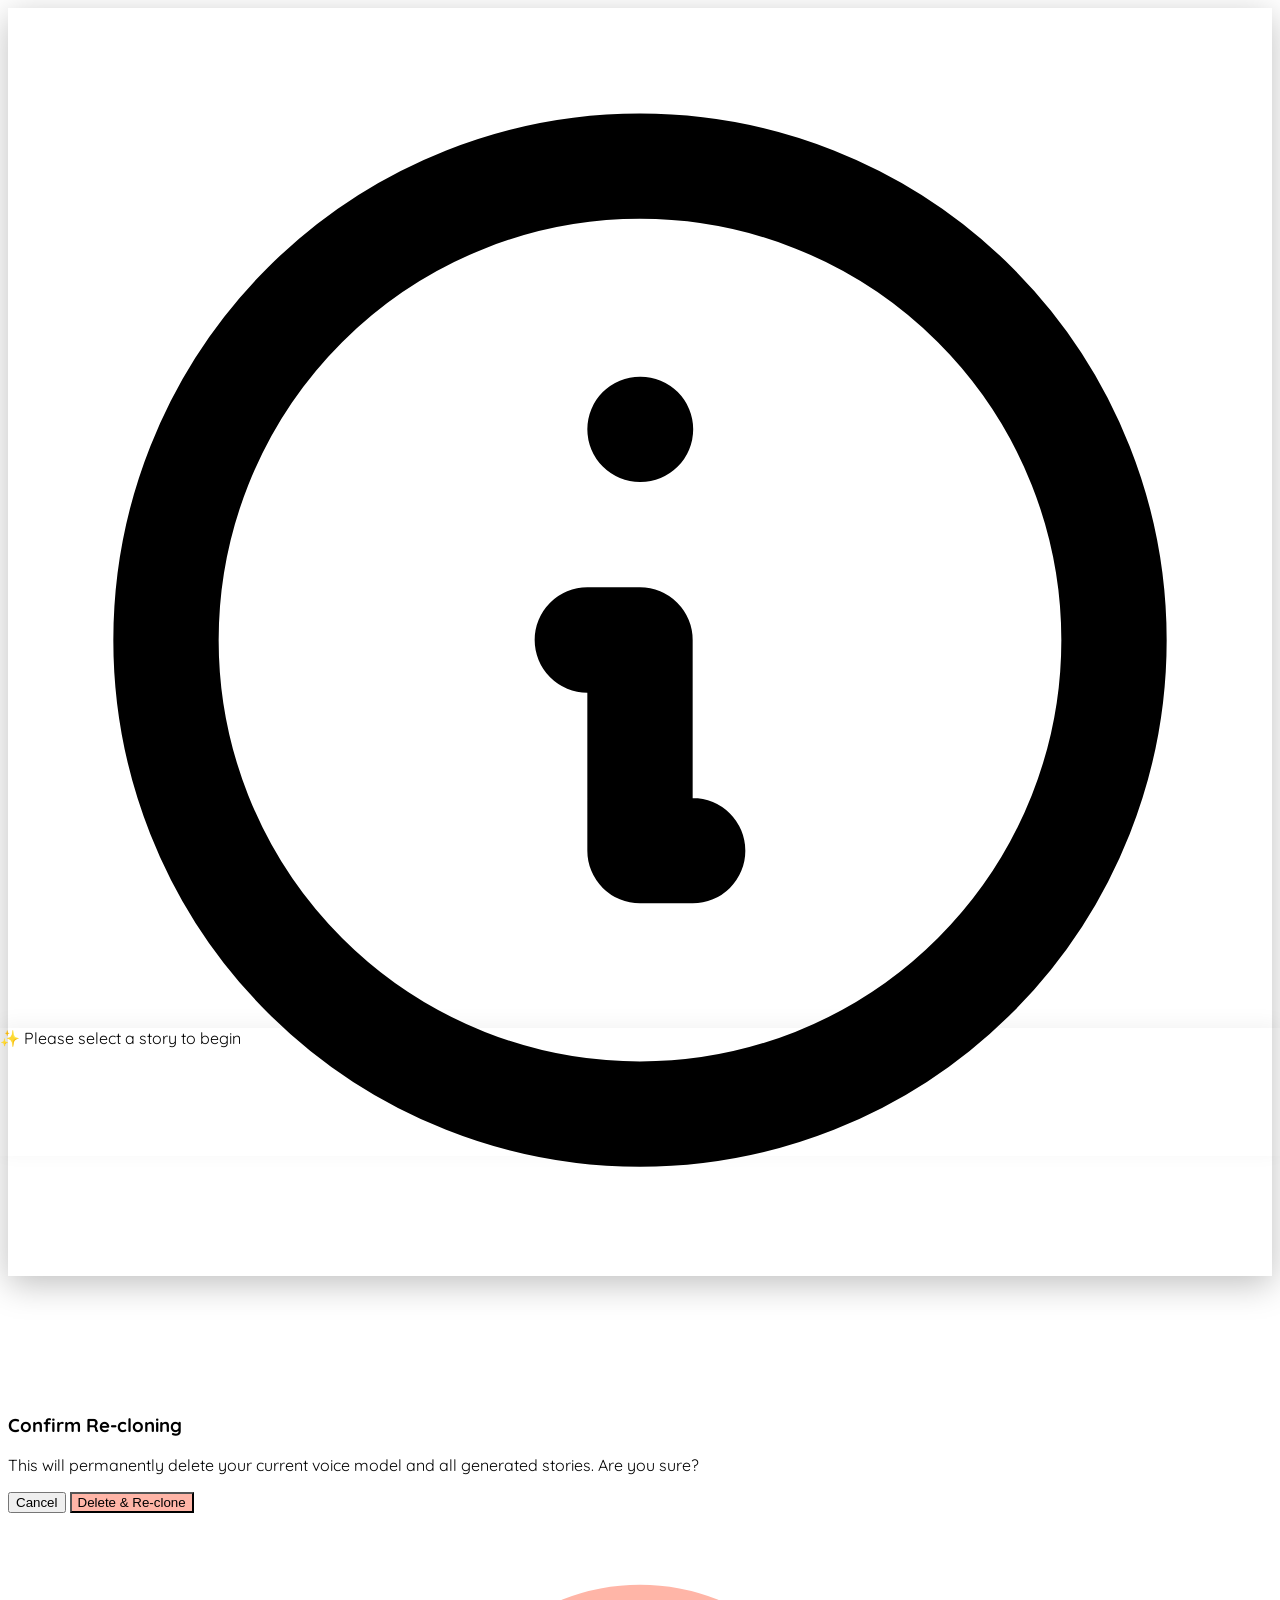
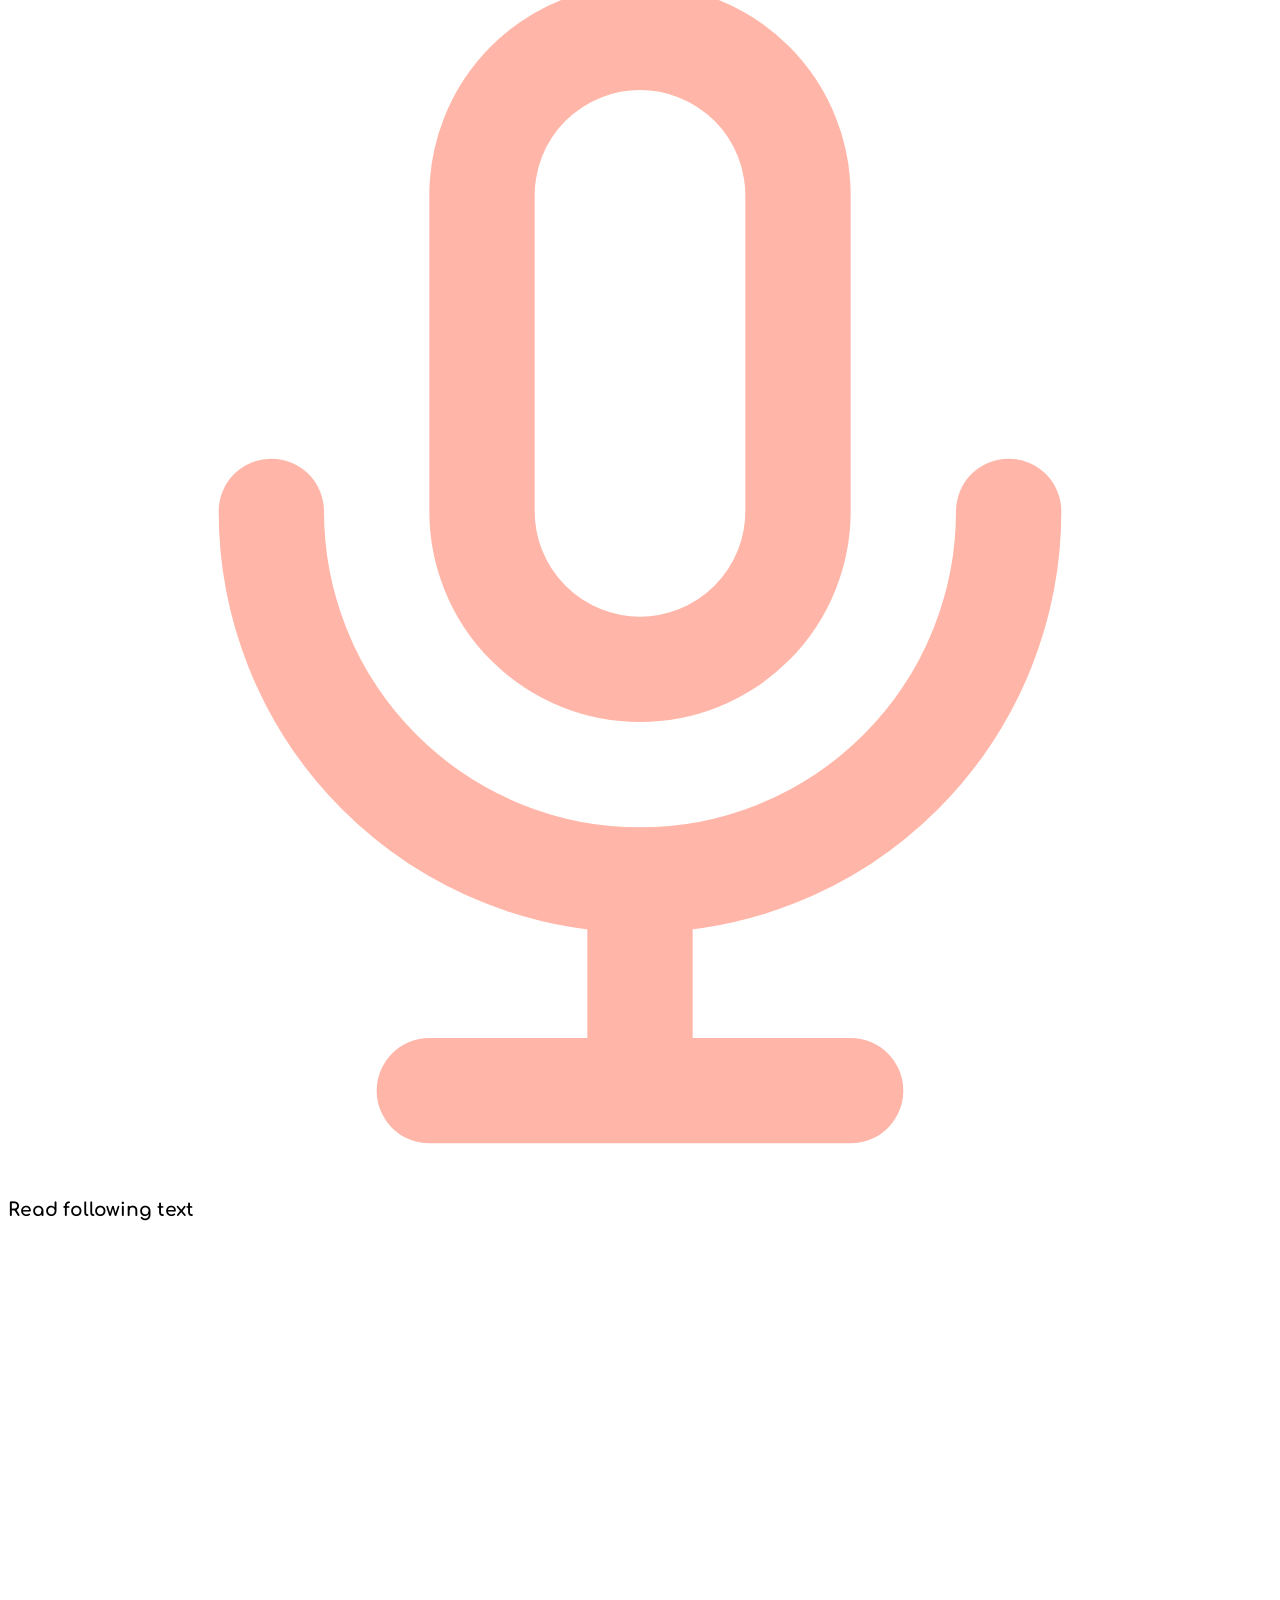
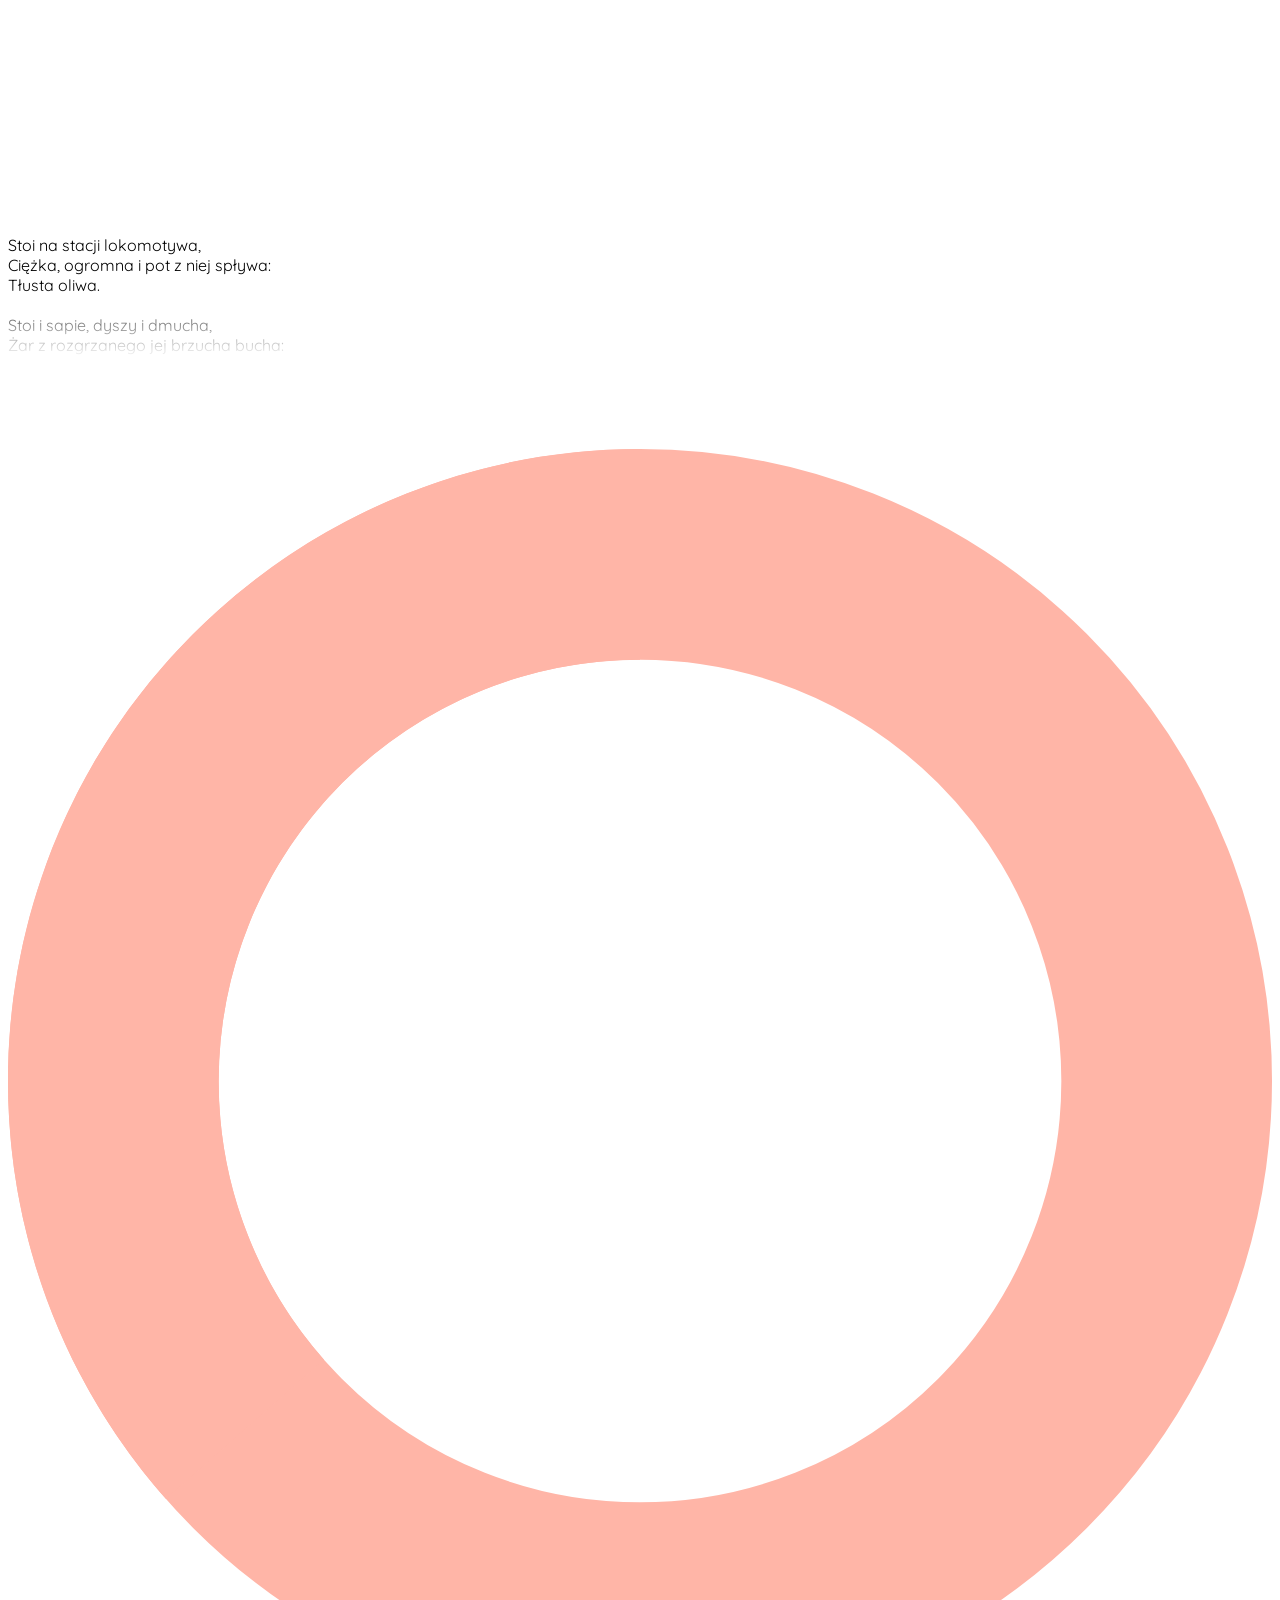
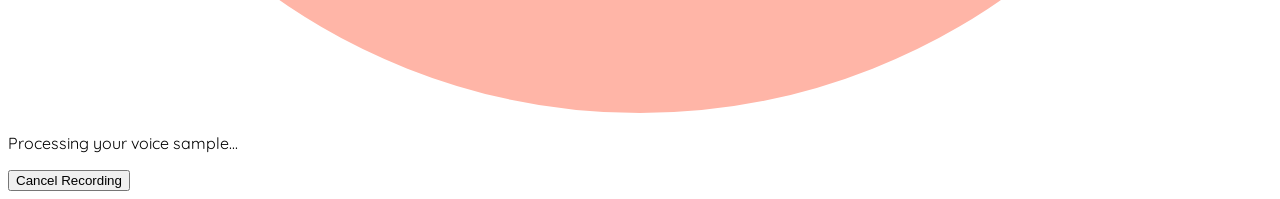
==== static/index.html @ 77e12b65 "fix UI" ====
<!DOCTYPE html>
<html lang="en">
<head>
    <meta charset="UTF-8">
    <meta name="viewport" content="width=device-width, initial-scale=1.0, viewport-fit=cover">
    <meta http-equiv="X-UA-Compatible" content="IE=edge"> <!-- For legacy IE support -->

    <!-- Primary Meta Tags -->
    <title>StoryVoice | Magical AI-Powered Bedtime Stories</title>
    <meta name="description" content="Create personalized bedtime stories in your own voice with StoryVoice. Perfect for parents and children to enjoy magical moments together.">

    <!-- Favicon Suite (Modern Approach) -->
    <link rel="manifest" href="/manifest.json" crossorigin="use-credentials">
    <link rel="icon" href="/icons/favicon.ico" sizes="any">
    <link rel="icon" href="/icons/favicon.svg" type="image/svg+xml">
    <link rel="shortcut icon" href="/icons/favicon.ico" />
    <link rel="apple-touch-icon" href="/icons/apple-touch-icon.png">
    <link rel="mask-icon" href="/icons/favicon.svg" color="#D4C1EC">

    <!-- PWA/Safari Meta Tags -->
    <meta name="mobile-web-app-capable" content="yes">
    <meta name="apple-mobile-web-app-capable" content="yes">
    <meta name="apple-mobile-web-app-title" content="StoryVoice">
    <meta name="apple-mobile-web-app-status-bar-style" content="black-translucent">
    <link rel="apple-touch-icon" href="/icons/web-app-manifest-192x192.png">
    <meta name="theme-color" content="#D4C1EC">
    <meta name="msapplication-TileColor" content="#D4C1EC">

    <!-- Preload Critical Resources -->
    <link rel="preload" href="https://cdn.tailwindcss.com" as="script">
    <link rel="preload" href="/styles.css" as="style" onload="this.onload=null;this.rel='stylesheet'">
    <link rel="preload" href="https://fonts.googleapis.com/css2?family=Comfortaa:wght@400;700&family=Quicksand:wght@400;600&display=swap" as="style" onload="this.onload=null;this.rel='stylesheet'">
    
    
    <!-- Preconnect to External Domains -->
    <link rel="preconnect" href="https://fonts.googleapis.com">
    <link rel="preconnect" href="https://fonts.gstatic.com" crossorigin>
    <link rel="preconnect" href="https://story-voice-47d650d68bd6.herokuapp.com">
    <link rel="dns-prefetch" href="//cdn.tailwindcss.com">

     <!-- Font Loading with Fallback -->
     <noscript>
        <link rel="stylesheet" href="https://fonts.googleapis.com/css2?family=Comfortaa:wght@400;700&family=Quicksand:wght@400;600&display=swap&display=swap">
        <link rel="stylesheet" href="/styles.css">
    </noscript>

     <!-- Social Media Meta Tags -->
     <meta property="og:type" content="website">
     <meta property="og:title" content="StoryVoice | Magical AI-Powered Bedtime Stories">
     <meta property="og:description" content="Create personalized bedtime stories in your own voice with StoryVoice. Perfect for parents and children to enjoy magical moments together.">
     <meta property="og:image" content="/images/social-preview.jpg">
     <meta property="og:url" content="https://storyvoice.example.com">
     <meta name="twitter:card" content="summary_large_image">
     <meta name="twitter:site" content="@StoryVoiceApp">

    <!-- Critical CSS -->
    <style>
        /* Custom CSS Variables */
          :root {
            --peach: #FFB5A7;
            --lavender: #D4C1EC;
            --mint: #B8E0D2;
            --soft-yellow: #FAE8B0;
            --header-height: 4rem; /* 64px */
            --safe-area-top: env(safe-area-inset-top, 0px);
            --safe-area-bottom: env(safe-area-inset-bottom, 0px);
        }

        /* Apply variables to Tailwind classes */
        .bg-peach { background-color: var(--peach); }
        .bg-lavender { background-color: var(--lavender); }
        .bg-mint { background-color: var(--mint); }
        .bg-soft-yellow { background-color: var(--soft-yellow); }
        
        .text-peach { color: var(--peach); }
        .text-lavender { color: var(--lavender); }
        .text-mint { color: var(--mint); }
        .text-soft-yellow { color: var(--soft-yellow); }

        /* Rest of your styles */
        body {
            font-family: 'Quicksand', sans-serif;
        }
        
        .splash-screen {
            background: linear-gradient(135deg, var(--lavender) 0%, var(--mint) 100%);
            animation: splashHide 0.3s linear 2s forwards;
        }

        @keyframes splashHide {
            to { opacity: 0; visibility: hidden; }
        }

        .logo-font {
            font-family: 'Comfortaa', cursive;
        }

        .screen {
            padding-top: var(--header-height);
            display: none;
            opacity: 0;
            transform: translateY(20px);
            transition: all 0.3s cubic-bezier(0.4, 0, 0.2, 1);
        }

        .screen.active-screen {
            display: block;
            opacity: 1;
            transform: translateY(0);
        }

        .recording {
            animation: pulse 1.5s infinite;
        }

        @keyframes pulse {
            0% { transform: scale(1); }
            50% { transform: scale(1.05); }
            100% { transform: scale(1); }
        }

        #readingPrompt {
            scrollbar-width: thin;
            scrollbar-color: var(--lavender) transparent;
        }

        #readingPrompt p {
            line-height: 1.8;
            font-size: 1.1rem;
        }

        #readingPrompt::-webkit-scrollbar {
            width: 6px;
        }

        #readingPrompt::-webkit-scrollbar-thumb {
            background-color: var(--lavender);
            border-radius: 8px;
        }

        #readingPrompt::-webkit-scrollbar-track {
            background: var(--mint);
            border-radius: 8px;
        }
        /* Audio Controls Styles */
        #audioControls {
            box-shadow: 0 -4px 20px rgba(0, 0, 0, 0.05);
            z-index: 100;
            height: 8rem; /* 96px */
            position: fixed;
            bottom: -8rem; /* Initially hidden */
            left: 0;
            right: 0;
            transform: translateY(100%);
            transition: transform 0.3s ease-out;
        }

        #activeControls {
            opacity: 0;
            transition: opacity 0.3s ease;
            padding-top: 1.5rem;
            display: block; /* Always maintain layout */
        }

        #audioControls.active #activeControls {
            opacity: 1;
        }

        #audioControls.active #emptyState {
            display: none;
        }
        

        #emptyState {
            display: flex;
            opacity: 1;
            transition: opacity 0.3s ease;
        }

        #synthesisScreen.active-screen #audioControls {
            transform: translateY(-8rem); /* Move up by its height */
        }

        #playPause {
            z-index: 2; /* Ensure button stays above progress bar */
            position: relative;
        }

        #progress {
            -webkit-appearance: none;
            appearance: none;
            height: 4px;
            background: #e5e7eb;
            border-radius: 2px;
            touch-action: none; /* Prevent default touch behaviors */
            z-index: 1; /* Keep below buttons */
        }

        #progress::-webkit-slider-thumb {
            -webkit-appearance: none;
            appearance: none;
            width: 16px;
            height: 16px;
            background: var(--lavender);
            border-radius: 50%;
            transition: transform 0.2s;
        }

        #progress::-moz-range-thumb {
            width: 16px;
            height: 16px;
            background: var(--lavender);
            border-radius: 50%;
            border: none;
            transition: transform 0.2s;
        }

        #progress::-webkit-slider-thumb:hover {
            transform: scale(1.2);
        }

        #progress::-moz-range-thumb:hover {
            transform: scale(1.2);
        }

        @media (pointer: coarse) {
            #audioControls {
                padding-bottom: env(safe-area-inset-bottom); /* Handle iPhone notch */
            }
            
            #playPause {
                min-width: 56px;
                min-height: 56px;
            }

            /* Increase touch target size for progress bar */
            #progress {
                height: 8px;
                -webkit-tap-highlight-color: transparent;
            }
        }

        #statusToast {
            box-shadow: 0 8px 32px rgba(0, 0, 0, 0.25);
        }
        .toast-show {
            animation: toastSlideIn 0.3s ease-out forwards;
        }

        .toast-hide {
            animation: toastSlideOut 0.3s ease-in forwards;
        }

        .toast-info {
            border-color: var(--lavender);
            background: linear-gradient(135deg, rgba(212, 193, 236, 1) 0%, rgba(255, 255, 255, 1) 90%);
        }

        .toast-success {
            border-color: var(--mint);
            background: linear-gradient(135deg, rgba(184, 224, 210, 1) 0%, rgba(255, 255, 255, 1) 90%);
        }

        .toast-error {
            border-color: var(--peach);
            background: linear-gradient(135deg, rgba(255, 181, 167, 1) 0%, rgba(255, 255, 255, 1) 90%);
        }

        @keyframes toastSlideIn {
            0% { opacity: 0; transform: translateY(-40px); }
            100% { opacity: 1; transform: translateY(0); }
        }

        @keyframes toastSlideOut {
            0% { opacity: 1; transform: translateY(0); }
            100% { opacity: 0; transform: translateY(-40px); }
        }

        .story-item {
            transition: all 0.2s ease;
            border: 2px solid transparent;
        }

        .story-item.selected {
            border-color: var(--peach);
            background-color: rgba(255, 181, 167, 0.15);
            transform: translateY(-3px);
            box-shadow: 0 8px 20px rgba(255, 181, 167, 0.1);
            z-index: 10;
            position: relative;
        }

        .screen {
            padding-top: var(--header-height);
            display: none;
            opacity: 0;
            transform: translateY(20px);
            transition: all 0.3s cubic-bezier(0.4, 0, 0.2, 1);
        }

        /* Ensure header stays on top of content */
        .sticky-header {
            box-shadow: 0 2px 15px rgba(0, 0, 0, 0.05);
            padding-top: var(--safe-area-top);
            transform: translateY(-100%); /* Initially hidden */
            transition: transform 0.3s ease-out;
        }

        .mobile-nav {
            padding-bottom: var(--safe-area-bottom);
        }

        @keyframes spin {
            from { transform: rotate(0deg); }
            to { transform: rotate(360deg); }
        }

        .animate-spin {
            animation: spin 1s linear infinite;
        }

        #confirmModal {
            backdrop-filter: blur(4px);
        }

        /* Scrollbar styling to match audio controls */
        #clonePromptModal ::-webkit-scrollbar {
            width: 6px;
        }

        #clonePromptModal ::-webkit-scrollbar-thumb {
            background-color: var(--lavender);
            border-radius: 8px;
        }

        #clonePromptModal ::-webkit-scrollbar-track {
            background: var(--mint);
            border-radius: 8px;
        }

        /* Animation for modal entrance */
        @keyframes modalSlideIn {
            from { opacity: 0; transform: translateY(20px); }
            to { opacity: 1; transform: translateY(0); }
        }

        #clonePromptModal[data-visible="true"] {
            display: flex;
            max-height: 100vh;
            animation: modalSlideIn 0.3s ease-out;
        }

        #recordingContent {
            height: 90vh; 
        }

        .scrolling-container {
            height: 80vh;
            overflow: hidden;
            mask-image: linear-gradient(
                to bottom, 
                transparent 0%, 
                black 10%, 
                black 90%, 
                transparent 100%
            );
        }

        .scrolling-text {
            animation: autoScroll 60s linear infinite;
            transform: translateY(100%);
        }

        @keyframes autoScroll {
            0% { transform: translateY(30%); }
            100% { transform: translateY(-100%); }
        }

        .clonePromptModal[data-visible="true"] .scrolling-text {
            animation-play-state: running;
        }

        .clonePromptModal:not([data-visible="true"]) .scrolling-text {
            animation-play-state: paused;
        }

        #storiesLoader {
            display: none; /* Hidden by default */
        }

        #synthesisScreen.active-screen #storiesLoader {
            display: block; /* Show when parent screen is active */
        }

        /* Add to existing styles */
        .story-item {
            transition: transform 0.3s cubic-bezier(0.4, 0, 0.2, 1), 
                        box-shadow 0.3s ease;
        }

        .modal {
            transition: opacity 0.3s, transform 0.3s;
            transform: translateY(20px);
            opacity: 0;
        }

        .modal.open {
            transform: translateY(0);
            opacity: 1;
        }

        /* Slide Down for Sticky Header */
        @keyframes stickyHeaderSlideDown {
            from {
                transform: translateY(-100%);
                opacity: 0;
            }
            to {
                transform: translateY(0);
                opacity: 1;
            }
        }

        /* Slide Up for Audio Controls */
        @keyframes audioControlsSlideUp {
            from {
                transform: translateY(100%);
                opacity: 0;
            }
            to {
                transform: translateY(0);
                opacity: 1;
            }
        }

        /* Add slide-in classes */
        .sticky-header-slide-down {
            animation: stickyHeaderSlideDown 0.5s ease-out forwards;
        }

        .audio-controls-slide-up {
            animation: audioControlsSlideUp 0.5s ease-out forwards;
        }

        /* Add slide-out animations (optional for transitions to hide) */
        @keyframes stickyHeaderSlideUp {
            from {
                transform: translateY(0);
                opacity: 1;
            }
            to {
                transform: translateY(-100%);
                opacity: 0;
            }
        }

        @keyframes audioControlsSlideDown {
            from {
                transform: translateY(0);
                opacity: 1;
            }
            to {
                transform: translateY(100%);
                opacity: 0;
            }
        }

        /* Add slide-out classes */
        .sticky-header-slide-up {
            animation: stickyHeaderSlideUp 0.5s ease-in forwards;
        }

        .audio-controls-slide-down {
            animation: audioControlsSlideDown 0.5s ease-in forwards;
        }
    </style>

    <!-- Non-critical CSS -->
    <script src="https://cdn.tailwindcss.com"></script>
    <script>
        // Asynchronous CSS Loader
        !function(e){"use strict";var n=function(n,t,o){var i=e.document.createElement("link");for(var a in t)i[a]=t[a];i.rel="stylesheet",i.href=n,o||(e.document.head.appendChild(i),i.onload=function(){this.rel="stylesheet"})};e.loadCSS=n}(window);
    </script>
</head>
<body class="bg-[#F8F9FD] min-h-screen">
    <!-- Status Toasts Container -->
    <div id="toastContainer" class="fixed top-[calc(var(--header-height)+1rem)] left-1/2 -translate-x-1/2 z-[450] w-full max-w-md px-4 space-y-2 pointer-events-none">
        <div id="statusToast" class="hidden opacity-0 translate-y-[-20px] transition-all duration-300 ease-out rounded-lg shadow-xl p-4 flex items-start gap-3 border-l-4 border-[#FFB5A7] bg-white/95 backdrop-blur-sm">
            <div class="mt-0.5">
                <svg class="w-5 h-5" fill="none" stroke="currentColor" viewBox="0 0 24 24">
                    <path stroke-linecap="round" stroke-linejoin="round" stroke-width="2" d="M13 16h-1v-4h-1m1-4h.01M21 12a9 9 0 11-18 0 9 9 0 0118 0z"/>
                </svg>
            </div>
            <div class="flex-1 text-sm"></div>
        </div>
    </div>
    <!-- Splash Screen -->
    <div id="splashScreen" class="splash-screen fixed inset-0 flex flex-col items-center justify-center z-50">
        <div>
            <img src="/logo.png" alt="StoryVoice" class="size-16">
        </div>
        <h1 class="logo-font text-4xl font-bold text-white mt-4">StoryVoice</h1>
        <p class="text-white/90 mt-2">Where bedtime stories come alive</p>
    </div>

    <!-- Main App -->
    <div class="container mx-auto px-4 pb-16 max-w-md" style="display: none;" id="appContainer">
        <div class="sticky-header fixed top-0 left-0 right-0 bg-white z-[500] hidden">
            <div class="container mx-auto px-4 max-w-md">
                <div class="flex items-center justify-between h-[var(--header-height)]">
                    <!-- Left Side (Back Button) -->
                    <div class="flex-grow flex items-center basis-0 justify-start">
                        <button id="headerBackButton" onclick="showCloneScreen()" 
                                class="hidden items-center gap-2 text-peach hover:text-peach/80 transition-colors">
                            
                            <span>Re-Clone</span>
                        </button>
                    </div>
        
                    <!-- Center Title -->
                    <h1 class="text-xl font-bold text-gray-800 logo-font flex-shrink-0 px-4">
                        StoryVoice
                    </h1>
        
                    <!-- Right Side (Avatar) -->
                    <div class="flex-grow flex items-center basis-0 justify-end">
                        <div class="w-8 h-8 rounded-full bg-[var(--lavender)] flex items-center justify-center 
                                  text-white text-sm font-medium">
                            U
                        </div>
                    </div>
                </div>
            </div>
        </div>
        <!-- Voice Cloning Screen -->
        <div id="cloneScreen" class="screen">
            <div class="bg-white rounded-2xl shadow-sm p-4 my-4">
                <div class="flex items-center mb-6">
                    <h1 class="text-2xl font-bold text-gray-800 logo-font">Create Your Voiceprint</h1>
                </div>
                
                <div class="space-y-5">
                    <div class="text-center p-6 bg-peach/10 rounded-xl">
                        <div class="text-4xl mb-4">👩👧</div>
                        <h3 class="text-lg font-medium text-gray-700 mb-2">Record Your Voice</h3>
                        <p class="text-sm text-gray-500 mb-4">Read your child's favorite story aloud</p>
                        <button onclick="startRecording()" 
                                class="record-button w-full bg-peach hover:bg-peach/90 text-white px-6 py-4 rounded-xl 
                                       font-medium text-lg transition-all">
                            Start Recording
                        </button>
                    </div>

                    <div class="relative">
                        <div class="absolute inset-0 flex items-center">
                            <div class="w-full border-t border-gray-200"></div>
                        </div>
                        <div class="relative flex justify-center">
                            <span class="bg-white px-2 text-sm text-gray-400">or</span>
                        </div>
                    </div>

                    <!-- Replace the existing file input section with this -->
                    <div class="space-y-4 p-6">
                        <button id="uploadButton" 
                                class="w-full bg-lavender hover:bg-peach/90 text-white px-6 py-4 rounded-xl 
                                font-medium text-lg transition-all">
                            <span>Upload Voice Sample</span>
                            <input type="file" id="audioFile" accept=".mp3,.wav" class="hidden" />
                        </button>
                    </div>
                </div>

 
            </div>
            <button id="installButton" 
                    onclick="installPWA()" 
                    class="hidden fixed bottom-4 right-4 bg-peach text-white p-3 rounded-full shadow-lg">
                <svg class="w-6 h-6" fill="none" stroke="currentColor" viewBox="0 0 24 24">
                    <path stroke-linecap="round" stroke-linejoin="round" stroke-width="2" d="M12 4v16m8-8H4"/>
                </svg>
            </button>
        </div>

        <!-- Synthesis Screen -->
        <div id="synthesisScreen" class="screen">
            <div class="container mx-auto px-4 max-w-md pt-2">
                <!-- Loader Container -->
                <div id="storiesLoader" class="text-center py-8 space-y-3">
                    <svg class="animate-spin w-8 h-8 text-peach mx-auto" fill="none" viewBox="0 0 24 24">
                        <circle cx="12" cy="12" r="10" stroke="currentColor" stroke-width="4" fill="none" class="opacity-25"/>
                        <path fill="currentColor" class="opacity-75" 
                              d="M4 12a8 8 0 018-8V0C5.373 0 0 5.373 0 12h4zm2 5.291A7.962 7.962 0 014 12H0c0 3.042 1.135 5.824 3 7.938l3-2.647z"/>
                    </svg>
                    <p class="text-gray-600 text-sm font-medium">Loading stories...</p>
                </div>
        
                <!-- Stories Container -->
                <div id="storiesContainer" class="grid gap-4 pt-2 hidden"></div>
                
                <div id="storyStatus" class="mt-4"></div>
                <audio id="storyAudio" style="display: none;"></audio>
            </div>
        </div>
    </div>
    <!-- Custom Audio Controls -->
    <div id="audioControls" class="fixed bottom-0 left-0 right-0 bg-white shadow-lg h-24 transition-all duration-300">
        <div class="container mx-auto px-4 max-w-md h-full">
            <!-- Empty State -->
            <div id="emptyState" class="h-full flex items-center justify-center text-gray-400 text-sm font-medium">
                ✨ Please select a story to begin
            </div>
    
            <!-- Active Controls -->
            <div id="activeControls" class="hidden h-full flex flex-col justify-center">
                <div class="flex items-center justify-between gap-4 pb-2">
                    <!-- Rewind Button -->
                    <button id="rewind" class="p-2 text-gray-600 hover:text-peach transition-colors group">
                        <div class="flex items-center gap-2">
                            <svg class="w-6 h-6" fill="none" stroke="currentColor" viewBox="0 0 24 24">
                                <path stroke-linecap="round" stroke-linejoin="round" stroke-width="2" d="M15 19l-7-7 7-7"/>
                                <path stroke-linecap="round" stroke-linejoin="round" stroke-width="2" d="M23 19l-7-7 7-7"/>
                            </svg>
                            <span class="text-xs text-gray-600 group-hover:text-peach transition-colors">5s</span>
                        </div>
                    </button>
    
                    <!-- Play/Pause Button -->
                    <button id="playPause" class="w-12 h-12 rounded-full bg-lavender text-white flex items-center justify-center 
                                hover:bg-peach/90 transition-colors shadow-lg p-3 md:p-0">
                        <svg id="playIcon" class="w-6 h-6" fill="none" stroke="currentColor" viewBox="0 0 24 24">
                            <path stroke-linecap="round" stroke-linejoin="round" stroke-width="2" d="M14.752 11.168l-3.197-2.132A1 1 0 0010 9.87v4.263a1 1 0 001.555.832l3.197-2.132a1 1 0 000-1.664z"/>
                        </svg>
                        <svg id="pauseIcon" class="w-6 h-6 hidden" fill="none" stroke="currentColor" viewBox="0 0 24 24">
                            <path stroke-linecap="round" stroke-linejoin="round" stroke-width="2" d="M10 9v6m4-6v6m7-3a9 9 0 11-18 0 9 9 0 0118 0z"/>
                        </svg>
                    </button>
    
                    <!-- Forward Button -->
                    <button id="forward" class="p-2 text-gray-600 hover:text-peach transition-colors group">
                        <div class="flex items-center gap-2">
                            <span class="text-xs text-gray-600 group-hover:text-peach transition-colors">5s</span>
                            <svg class="w-6 h-6" fill="none" stroke="currentColor" viewBox="0 0 24 24">
                                <path stroke-linecap="round" stroke-linejoin="round" stroke-width="2" d="M9 5l7 7-7 7"/>
                                <path stroke-linecap="round" stroke-linejoin="round" stroke-width="2" d="M1 5l7 7-7 7"/>
                            </svg>
                        </div>
                    </button>
                </div>
    
                <!-- Progress Bar Container -->
                <div class="w-full px-4">
                    <div class="flex items-center gap-2 text-sm text-gray-600">
                        <span id="currentTime" class="text-xs w-12 text-center">0:00</span>
                        <input type="range" id="progress" class="flex-1 h-2 bg-gray-200 rounded-full cursor-pointer">
                        <span id="duration" class="text-xs w-12 text-center">0:00</span>
                    </div>
                </div>
            </div>
        </div>
    </div>

    <!-- Confirmation Modal -->
    <div id="confirmModal" class="fixed inset-0 bg-black/50 z-[1000] hidden items-center justify-center p-4">
        <div class="bg-white rounded-xl max-w-md w-full p-6 shadow-xl">
            <h3 class="text-lg font-semibold mb-4">Confirm Re-cloning</h3>
            <p class="text-gray-600 mb-6">This will permanently delete your current voice model and all generated stories. Are you sure?</p>
            <div class="flex justify-end gap-3">
                <button id="confirmCancel" class="px-4 py-2 text-gray-600 hover:text-gray-800">
                    Cancel
                </button>
                <button id="confirmDelete" class="px-4 py-2 bg-peach text-white rounded-lg hover:bg-peach/90">
                    Delete & Re-clone
                </button>
            </div>
        </div>
    </div>
    <!-- Cloning Prompt Modal -->
    <div id="clonePromptModal" class="fixed inset-0 bg-black/50 z-[1000] hidden items-center justify-center p-4 backdrop-blur-sm">
        <div class="bg-white rounded-2xl shadow-xl w-full max-w-2xl overflow-hidden">
            <!-- Modal Header -->
            <div id="cloneModalHeader" class="bg-peach/10 p-4 border-b border-peach/20">
                <h3 class="text-xl font-bold text-gray-800 logo-font flex items-center gap-2">
                    <svg class="w-6 h-6 text-peach" fill="none" stroke="currentColor" viewBox="0 0 24 24">
                        <path stroke-linecap="round" stroke-linejoin="round" stroke-width="2" d="M19 11a7 7 0 01-7 7m0 0a7 7 0 01-7-7m7 7v4m0 0H8m4 0h4m-4-8a3 3 0 01-3-3V5a3 3 0 116 0v6a3 3 0 01-3 3z"/>
                    </svg>
                    Read following text
                </h3>
            </div>
    
            <!-- Recording Content -->
            <div id="recordingContent" class="max-h-[60vh] overflow-y-hidden p-6 bg-gray-50/50 relative">
                <div class="scrolling-container absolute top-0 left-0 right-0 h-full">
                    <div class="scrolling-text animate-scroll px-8" >
                        <p class="text-lg leading-relaxed">
                            Stoi na stacji lokomotywa,<br>
                            Ciężka, ogromna i pot z niej spływa:<br>
                            Tłusta oliwa.<br><br>
                            Stoi i sapie, dyszy i dmucha,<br>
                            Żar z rozgrzanego jej brzucha bucha:<br>
                            Buch - jak gorąco!<br>
                            Uch - jak gorąco!<br><br>
                            Już ledwo sapie, już ledwo zipie,<br>
                            A jeszcze palacz węgiel w nią sypie.<br><br>
                            Wagony do niej podoczepiali<br>
                            Wielkie i ciężkie, z żelaza, stali,<br>
                            I pełno ludzi w każdym wagonie,<br>
                            A w jednym krowy, a w drugim konie,<br>
                            A w trzecim siedzą same grubasy,<br>
                            Siedzą i jedzą tłuste kiełbasy.<br><br>
                            A czwarty wagon pełen bananów,<br>
                            A w piątym stoi sześć fortepianów,<br>
                            W szóstym armata – o, jaka wielka!<br>
                            Pod każdym kołem żelazna belka,<br>
                            W siódmym dębowe stoły i szafy,<br>
                            W ósmym słoń, niedźwiedź i dwie żyrafy,<br>
                            W dziewiątym same tuczone świnie,<br>
                            W dziesiątym kufry, paki i skrzynie,<br>
                            A tych wagonów jest ze czterdzieści,<br>
                            Sam nie wiem, co się w nich jeszcze mieści.
                        </p>
                    </div>
                </div>  
            </div>
    
            <!-- Processing Content -->
            <div id="processingContent" class="hidden max-h-[60vh] overflow-y-auto p-6 bg-gray-50/50">
                <div class="flex flex-col items-center justify-center h-full space-y-4">
                    <svg class="animate-spin w-8 h-8 text-peach" fill="none" viewBox="0 0 24 24">
                        <circle cx="12" cy="12" r="10" stroke="currentColor" stroke-width="4" fill="none" class="opacity-25"/>
                        <path fill="currentColor" class="opacity-75" d="M4 12a8 8 0 018-8V0C5.373 0 0 5.373 0 12h4zm2 5.291A7.962 7.962 0 014 12H0c0 3.042 1.135 5.824 3 7.938l3-2.647z"/>
                    </svg>
                    <p class="text-gray-600">Processing your voice sample...</p>
                </div>
            </div>
    
            <!-- Modal Footer -->
            <div id="clonePromptModalFooter" class="bg-gray-50 p-4 border-t border-gray-100 flex flex-col items-center gap-3">
                <div class="w-full">
                    <div class="h-2 bg-gray-100 rounded-full mb-4 overflow-hidden">
                        <div class="progress-bar h-full bg-peach transition-all duration-300 w-0"></div>
                    </div>
                    <div id="recordStatus" class="text-sm text-center mb-2"></div>
                    <button id="cancelRecording" 
                            class="w-full bg-gray-100 hover:bg-gray-200 text-gray-700 px-4 py-2 rounded-lg transition-colors">
                        Cancel Recording
                    </button>
                </div>
                <audio id="audioPreview" style="display: none;"></audio>
            </div>
        </div>
    </div>

    <script src="scripts.js"></script>
</body>
</html>
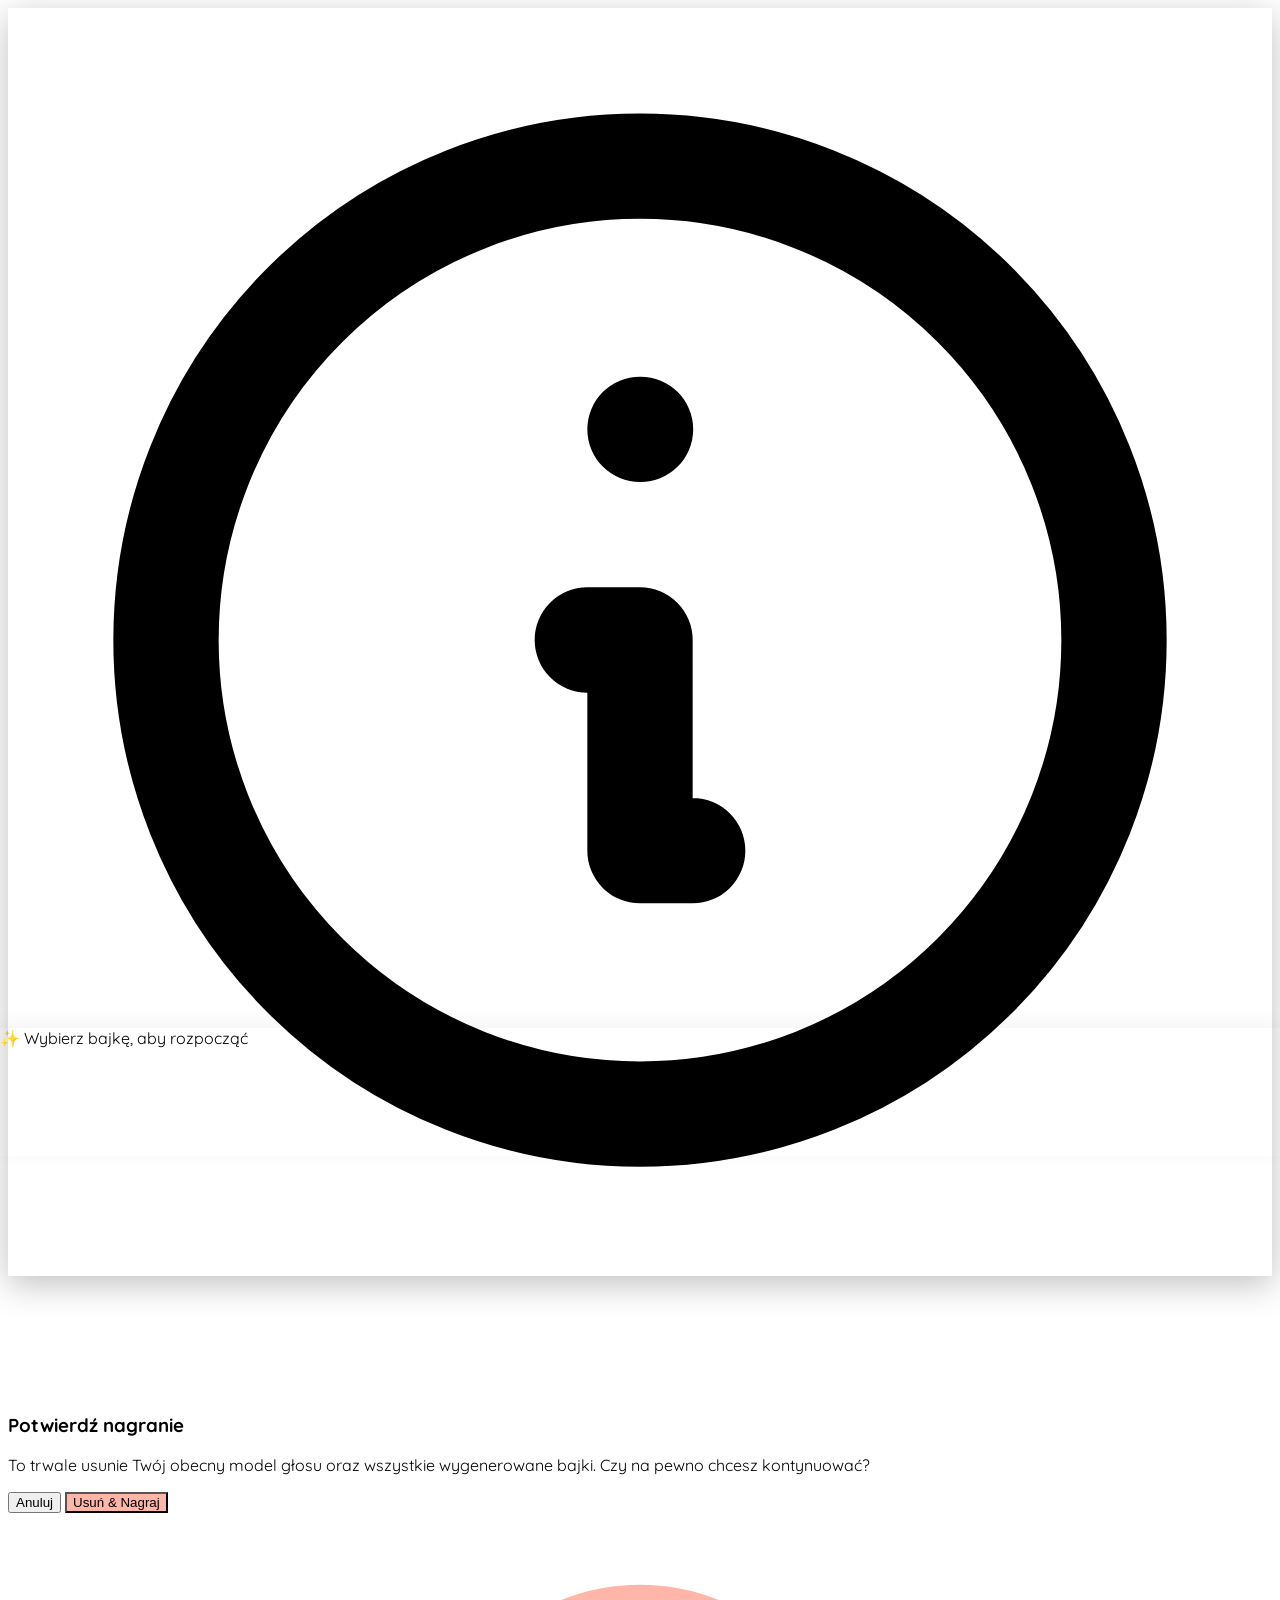
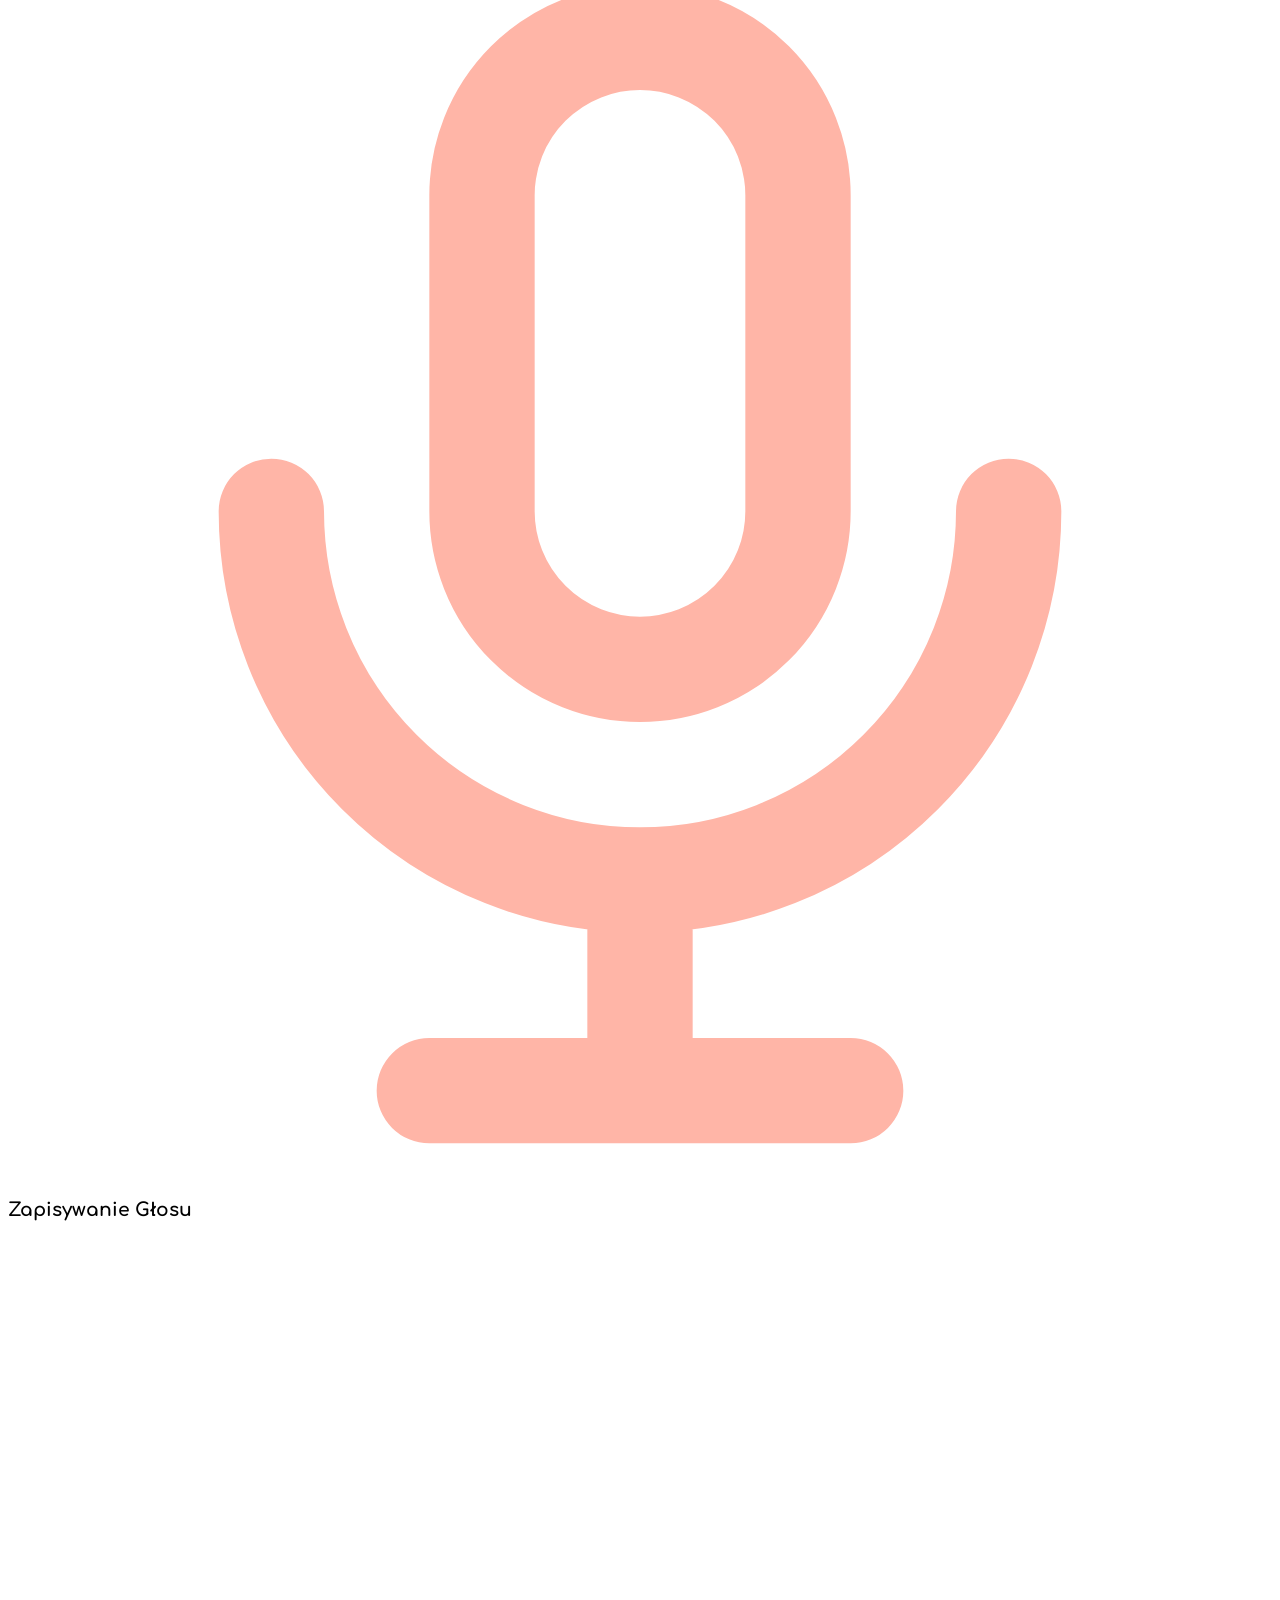
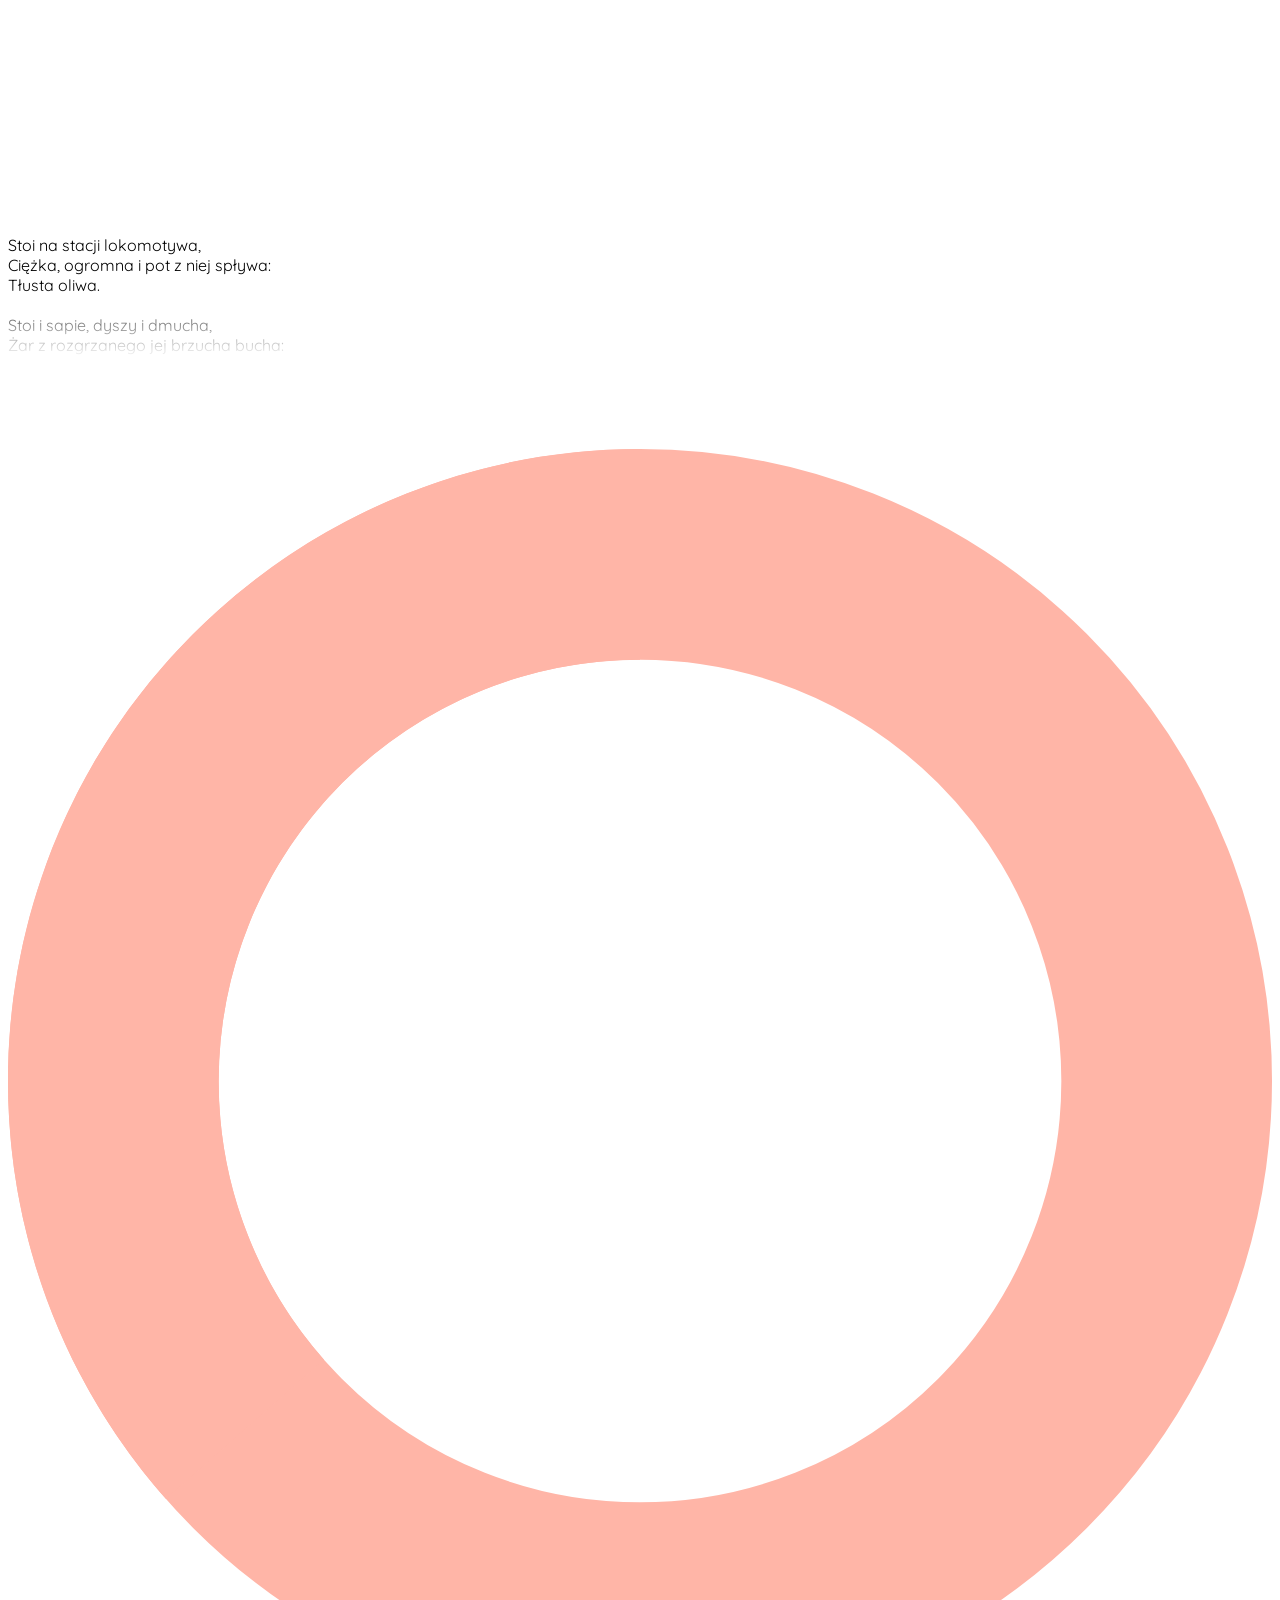
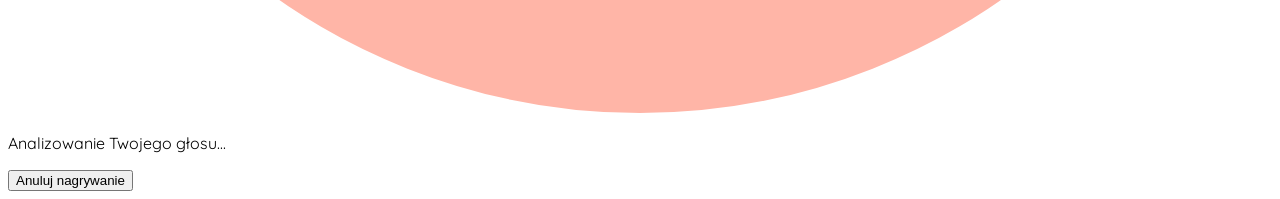
==== commit 6ec2e34d: "PL Translation" ====
--- a/static/index.html
+++ b/static/index.html
@@ -6,8 +6,8 @@
     <meta http-equiv="X-UA-Compatible" content="IE=edge"> <!-- For legacy IE support -->
 
     <!-- Primary Meta Tags -->
-    <title>StoryVoice | Magical AI-Powered Bedtime Stories</title>
-    <meta name="description" content="Create personalized bedtime stories in your own voice with StoryVoice. Perfect for parents and children to enjoy magical moments together.">
+    <title>DawnoTemu | Magical AI-Powered Bedtime Stories</title>
+    <meta name="description" content="Create personalized bedtime stories in your own voice with DawnoTemu. Perfect for parents and children to enjoy magical moments together.">
 
     <!-- Favicon Suite (Modern Approach) -->
     <link rel="manifest" href="/manifest.json" crossorigin="use-credentials">
@@ -20,7 +20,7 @@
     <!-- PWA/Safari Meta Tags -->
     <meta name="mobile-web-app-capable" content="yes">
     <meta name="apple-mobile-web-app-capable" content="yes">
-    <meta name="apple-mobile-web-app-title" content="StoryVoice">
+    <meta name="apple-mobile-web-app-title" content="DawnoTemu">
     <meta name="apple-mobile-web-app-status-bar-style" content="black-translucent">
     <link rel="apple-touch-icon" href="/icons/web-app-manifest-192x192.png">
     <meta name="theme-color" content="#D4C1EC">
@@ -46,12 +46,12 @@
 
      <!-- Social Media Meta Tags -->
      <meta property="og:type" content="website">
-     <meta property="og:title" content="StoryVoice | Magical AI-Powered Bedtime Stories">
-     <meta property="og:description" content="Create personalized bedtime stories in your own voice with StoryVoice. Perfect for parents and children to enjoy magical moments together.">
+     <meta property="og:title" content="DawnoTemu | Magical AI-Powered Bedtime Stories">
+     <meta property="og:description" content="Create personalized bedtime stories in your own voice with DawnoTemu. Perfect for parents and children to enjoy magical moments together.">
      <meta property="og:image" content="/images/social-preview.jpg">
-     <meta property="og:url" content="https://storyvoice.example.com">
+     <meta property="og:url" content="https://dawnotemu.example.com">
      <meta name="twitter:card" content="summary_large_image">
-     <meta name="twitter:site" content="@StoryVoiceApp">
+     <meta name="twitter:site" content="@DawnoTemuApp">
 
     <!-- Critical CSS -->
     <style>
@@ -497,10 +497,10 @@
     <!-- Splash Screen -->
     <div id="splashScreen" class="splash-screen fixed inset-0 flex flex-col items-center justify-center z-50">
         <div>
-            <img src="/logo.png" alt="StoryVoice" class="size-16">
+            <img src="/logo.png" alt="DawnoTemu" class="size-16">
         </div>
-        <h1 class="logo-font text-4xl font-bold text-white mt-4">StoryVoice</h1>
-        <p class="text-white/90 mt-2">Where bedtime stories come alive</p>
+        <h1 class="logo-font text-4xl font-bold text-white mt-4">DawnoTemu</h1>
+        <p class="text-white/90 mt-2">Tam, gdzie bajki na dobranoc ożywają</p>
     </div>
 
     <!-- Main App -->
@@ -513,13 +513,13 @@
                         <button id="headerBackButton" onclick="showCloneScreen()" 
                                 class="hidden items-center gap-2 text-peach hover:text-peach/80 transition-colors">
                             
-                            <span>Re-Clone</span>
+                            <span>Nagraj</span>
                         </button>
                     </div>
         
                     <!-- Center Title -->
                     <h1 class="text-xl font-bold text-gray-800 logo-font flex-shrink-0 px-4">
-                        StoryVoice
+                        DawnoTemu
                     </h1>
         
                     <!-- Right Side (Avatar) -->
@@ -536,18 +536,18 @@
         <div id="cloneScreen" class="screen">
             <div class="bg-white rounded-2xl shadow-sm p-4 my-4">
                 <div class="flex items-center mb-6">
-                    <h1 class="text-2xl font-bold text-gray-800 logo-font">Create Your Voiceprint</h1>
+                    <h1 class="text-2xl font-bold text-gray-800 logo-font">DawnoTemu</h1>
                 </div>
                 
                 <div class="space-y-5">
                     <div class="text-center p-6 bg-peach/10 rounded-xl">
                         <div class="text-4xl mb-4">👩👧</div>
-                        <h3 class="text-lg font-medium text-gray-700 mb-2">Record Your Voice</h3>
-                        <p class="text-sm text-gray-500 mb-4">Read your child's favorite story aloud</p>
+                        <h3 class="text-lg font-medium text-gray-700 mb-2">Nagraj swój głos</h3>
+                        <p class="text-sm text-gray-500 mb-4">Przeczytaj na głos wiersz</p>
                         <button onclick="startRecording()" 
                                 class="record-button w-full bg-peach hover:bg-peach/90 text-white px-6 py-4 rounded-xl 
                                        font-medium text-lg transition-all">
-                            Start Recording
+                            Rozpocznij Nagranie
                         </button>
                     </div>
 
@@ -556,7 +556,7 @@
                             <div class="w-full border-t border-gray-200"></div>
                         </div>
                         <div class="relative flex justify-center">
-                            <span class="bg-white px-2 text-sm text-gray-400">or</span>
+                            <span class="bg-white px-2 text-sm text-gray-400">lub</span>
                         </div>
                     </div>
 
@@ -565,7 +565,7 @@
                         <button id="uploadButton" 
                                 class="w-full bg-lavender hover:bg-peach/90 text-white px-6 py-4 rounded-xl 
                                 font-medium text-lg transition-all">
-                            <span>Upload Voice Sample</span>
+                            <span>Prześlij próbkę głosu</span>
                             <input type="file" id="audioFile" accept=".mp3,.wav" class="hidden" />
                         </button>
                     </div>
@@ -592,7 +592,7 @@
                         <path fill="currentColor" class="opacity-75" 
                               d="M4 12a8 8 0 018-8V0C5.373 0 0 5.373 0 12h4zm2 5.291A7.962 7.962 0 014 12H0c0 3.042 1.135 5.824 3 7.938l3-2.647z"/>
                     </svg>
-                    <p class="text-gray-600 text-sm font-medium">Loading stories...</p>
+                    <p class="text-gray-600 text-sm font-medium">Ładowanie baśni...</p>
                 </div>
         
                 <!-- Stories Container -->
@@ -608,7 +608,7 @@
         <div class="container mx-auto px-4 max-w-md h-full">
             <!-- Empty State -->
             <div id="emptyState" class="h-full flex items-center justify-center text-gray-400 text-sm font-medium">
-                ✨ Please select a story to begin
+                ✨ Wybierz bajkę, aby rozpocząć
             </div>
     
             <!-- Active Controls -->
@@ -663,14 +663,14 @@
     <!-- Confirmation Modal -->
     <div id="confirmModal" class="fixed inset-0 bg-black/50 z-[1000] hidden items-center justify-center p-4">
         <div class="bg-white rounded-xl max-w-md w-full p-6 shadow-xl">
-            <h3 class="text-lg font-semibold mb-4">Confirm Re-cloning</h3>
-            <p class="text-gray-600 mb-6">This will permanently delete your current voice model and all generated stories. Are you sure?</p>
+            <h3 class="text-lg font-semibold mb-4">Potwierdź nagranie</h3>
+            <p class="text-gray-600 mb-6">To trwale usunie Twój obecny model głosu oraz wszystkie wygenerowane bajki. Czy na pewno chcesz kontynuować?</p>
             <div class="flex justify-end gap-3">
                 <button id="confirmCancel" class="px-4 py-2 text-gray-600 hover:text-gray-800">
-                    Cancel
+                    Anuluj
                 </button>
                 <button id="confirmDelete" class="px-4 py-2 bg-peach text-white rounded-lg hover:bg-peach/90">
-                    Delete & Re-clone
+                    Usuń & Nagraj
                 </button>
             </div>
         </div>
@@ -684,7 +684,7 @@
                     <svg class="w-6 h-6 text-peach" fill="none" stroke="currentColor" viewBox="0 0 24 24">
                         <path stroke-linecap="round" stroke-linejoin="round" stroke-width="2" d="M19 11a7 7 0 01-7 7m0 0a7 7 0 01-7-7m7 7v4m0 0H8m4 0h4m-4-8a3 3 0 01-3-3V5a3 3 0 116 0v6a3 3 0 01-3 3z"/>
                     </svg>
-                    Read following text
+                    Zapisywanie Głosu
                 </h3>
             </div>
     
@@ -730,7 +730,7 @@
                         <circle cx="12" cy="12" r="10" stroke="currentColor" stroke-width="4" fill="none" class="opacity-25"/>
                         <path fill="currentColor" class="opacity-75" d="M4 12a8 8 0 018-8V0C5.373 0 0 5.373 0 12h4zm2 5.291A7.962 7.962 0 014 12H0c0 3.042 1.135 5.824 3 7.938l3-2.647z"/>
                     </svg>
-                    <p class="text-gray-600">Processing your voice sample...</p>
+                    <p class="text-gray-600">Analizowanie Twojego głosu...</p>
                 </div>
             </div>
     
@@ -743,7 +743,7 @@
                     <div id="recordStatus" class="text-sm text-center mb-2"></div>
                     <button id="cancelRecording" 
                             class="w-full bg-gray-100 hover:bg-gray-200 text-gray-700 px-4 py-2 rounded-lg transition-colors">
-                        Cancel Recording
+                        Anuluj nagrywanie
                     </button>
                 </div>
                 <audio id="audioPreview" style="display: none;"></audio>
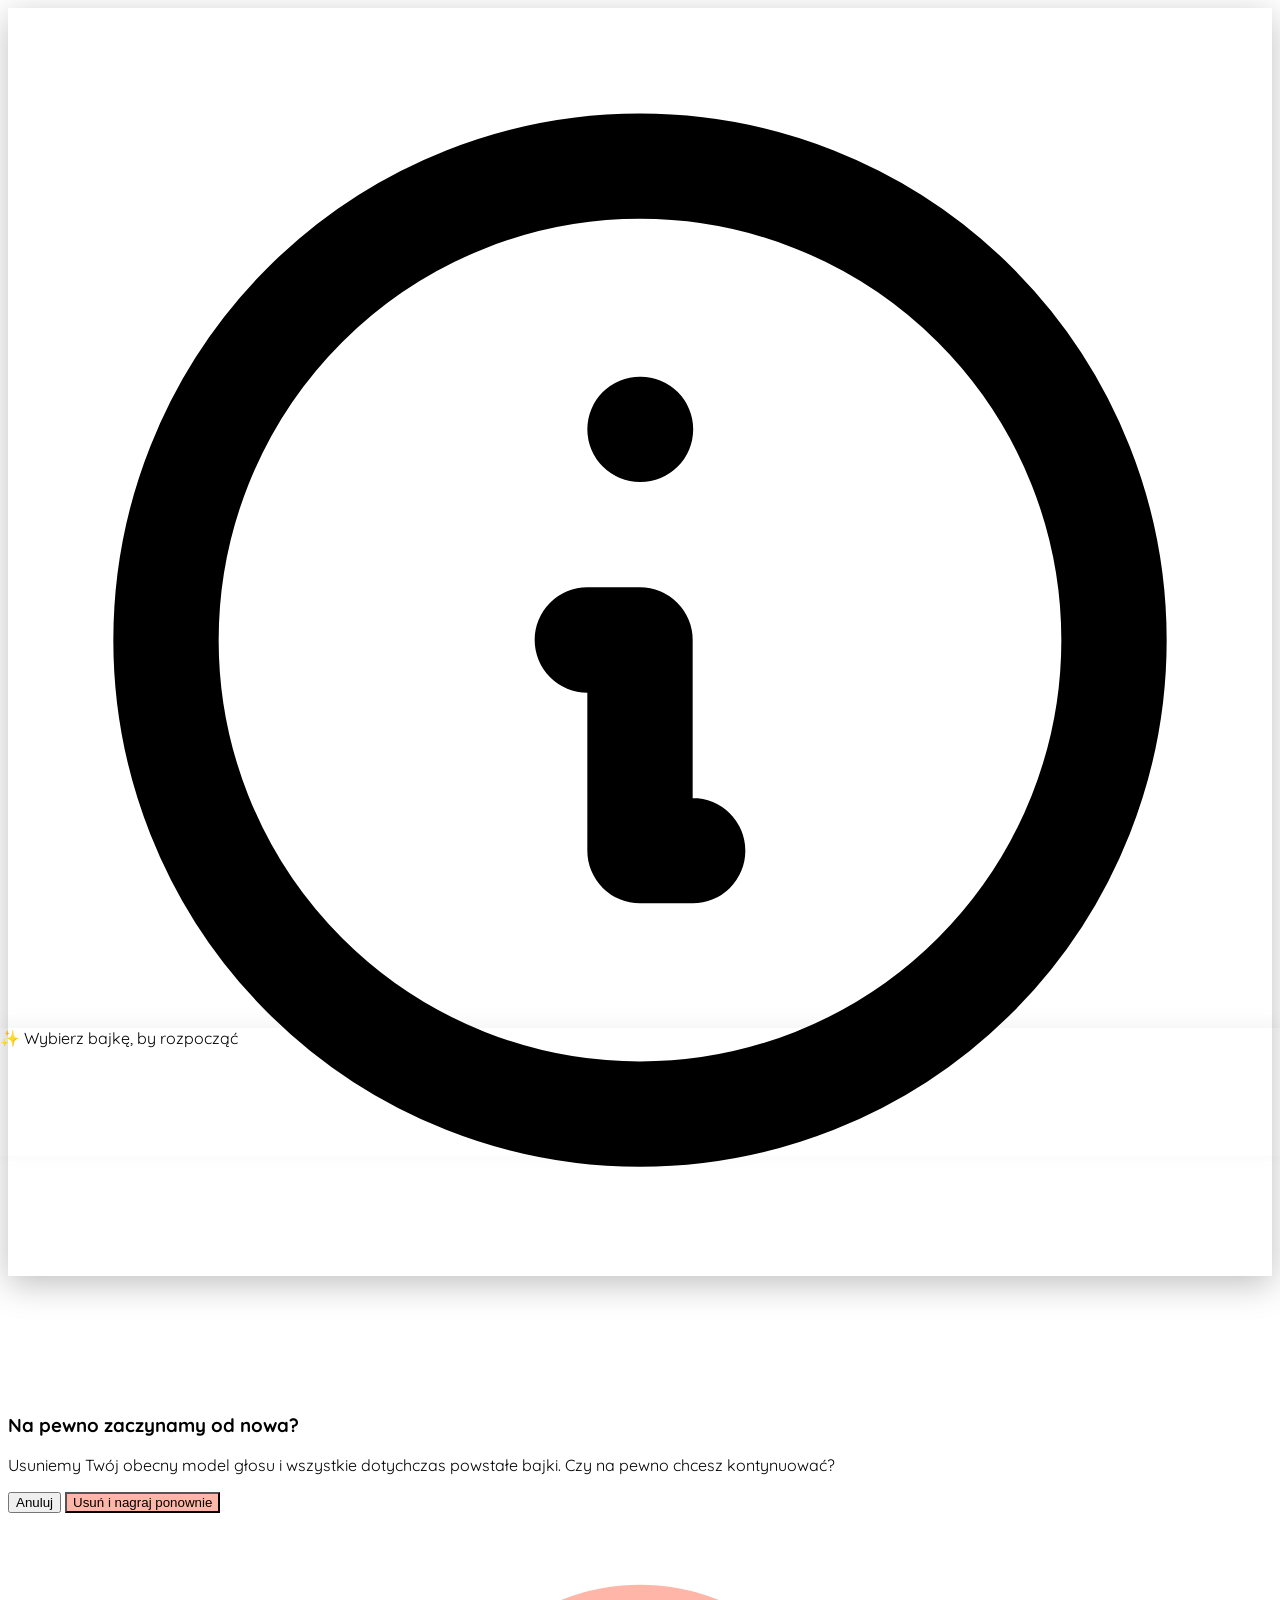
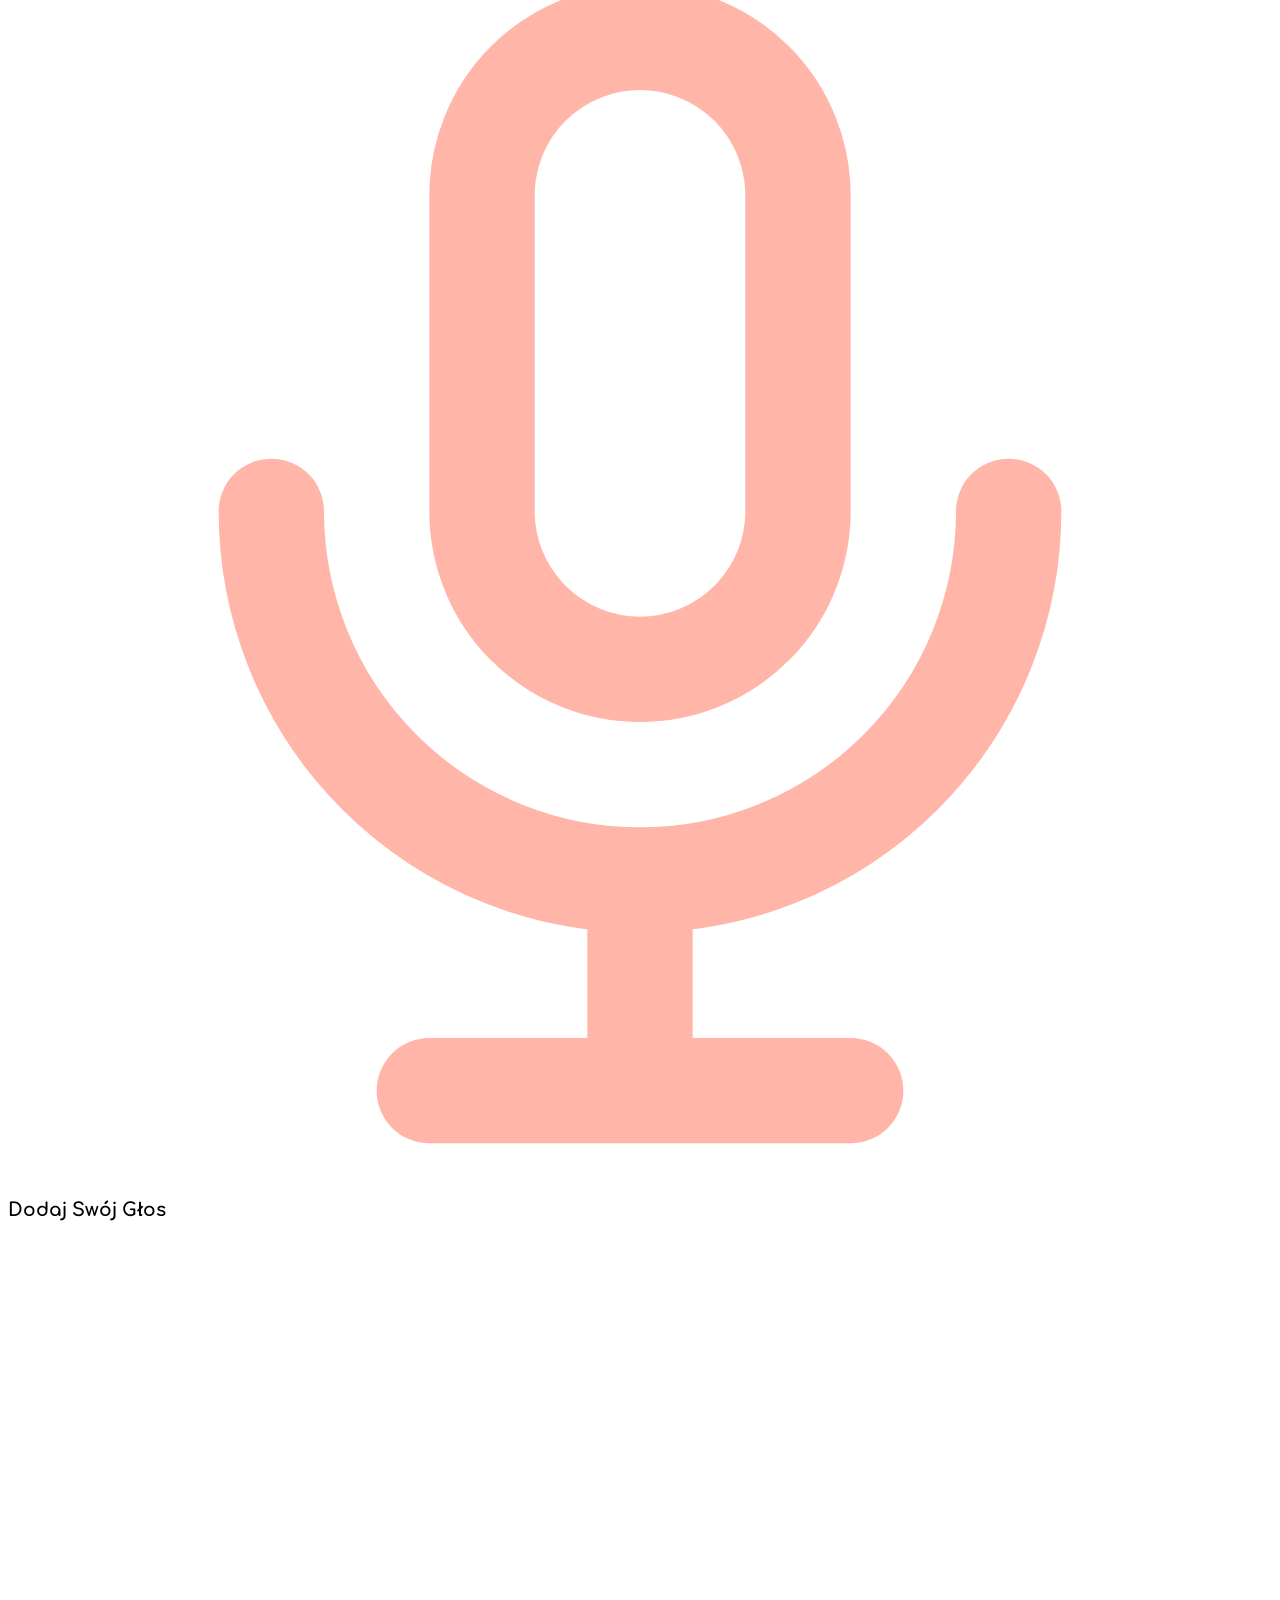
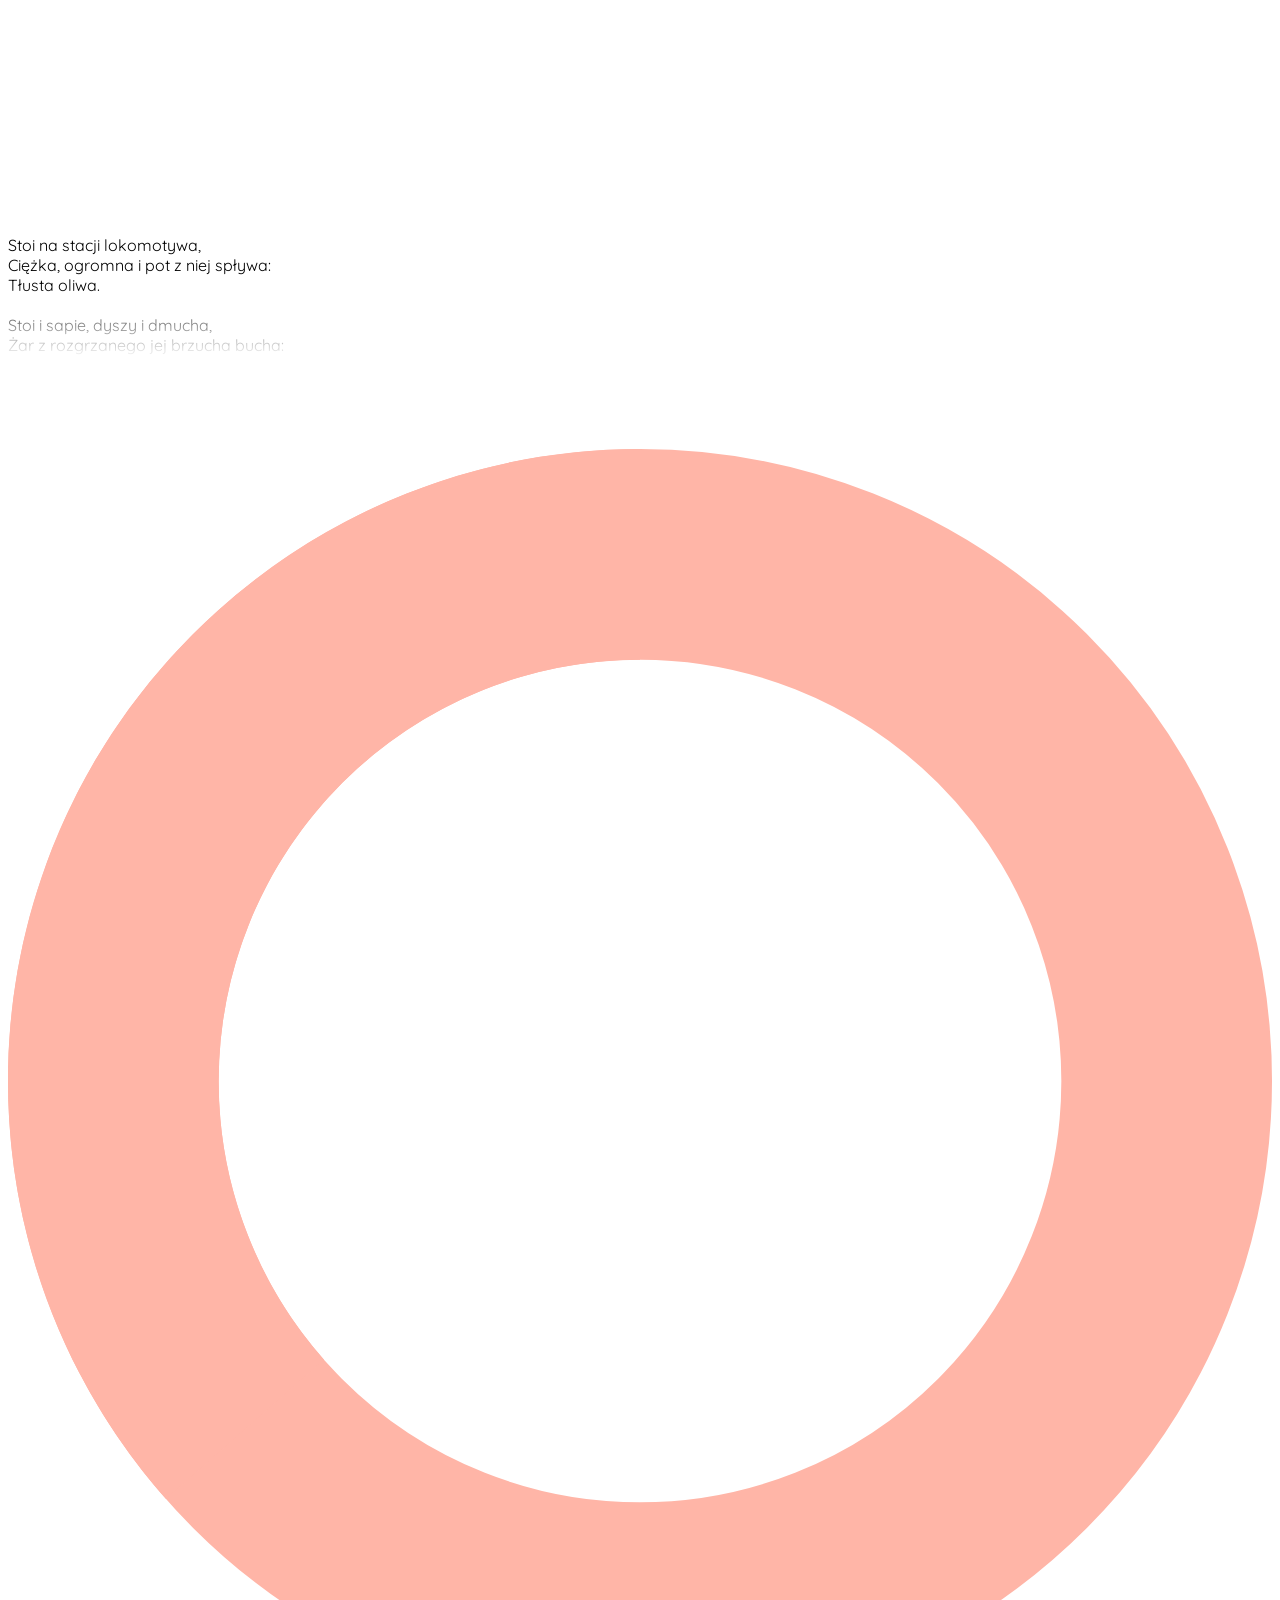
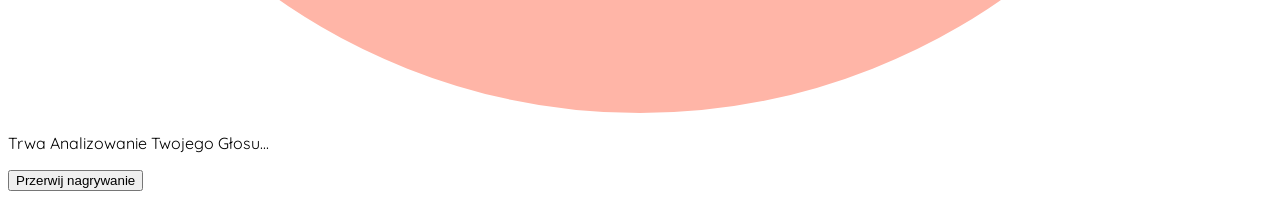
==== commit 8f88fe0a: "Improve Polish Version" ====
--- a/static/index.html
+++ b/static/index.html
@@ -6,8 +6,8 @@
     <meta http-equiv="X-UA-Compatible" content="IE=edge"> <!-- For legacy IE support -->
 
     <!-- Primary Meta Tags -->
-    <title>DawnoTemu | Magical AI-Powered Bedtime Stories</title>
-    <meta name="description" content="Create personalized bedtime stories in your own voice with DawnoTemu. Perfect for parents and children to enjoy magical moments together.">
+    <title>DawnoTemu | Magiczne Baśnie na Dobranoc</title>
+    <meta name="description" content="Twórz spersonalizowane bajki na dobranoc swoim głosem. DawnoTemu to idealne miejsce dla rodziców i dzieci, by wspólnie odkrywać magiczne historie przed snem.">
 
     <!-- Favicon Suite (Modern Approach) -->
     <link rel="manifest" href="/manifest.json" crossorigin="use-credentials">
@@ -46,12 +46,12 @@
 
      <!-- Social Media Meta Tags -->
      <meta property="og:type" content="website">
-     <meta property="og:title" content="DawnoTemu | Magical AI-Powered Bedtime Stories">
-     <meta property="og:description" content="Create personalized bedtime stories in your own voice with DawnoTemu. Perfect for parents and children to enjoy magical moments together.">
+     <meta property="og:title" content="DawnoTemu | Magiczne Baśnie na Dobranoc">
+     <meta property="og:description" content="Twórz spersonalizowane bajki na dobranoc swoim głosem. DawnoTemu to idealne miejsce dla rodziców i dzieci, by wspólnie odkrywać magiczne historie przed snem.">
      <meta property="og:image" content="/images/social-preview.jpg">
      <meta property="og:url" content="https://dawnotemu.example.com">
      <meta name="twitter:card" content="summary_large_image">
-     <meta name="twitter:site" content="@DawnoTemuApp">
+     <meta name="twitter:site" content="@DawnoTemu">
 
     <!-- Critical CSS -->
     <style>
@@ -500,7 +500,7 @@
             <img src="/logo.png" alt="DawnoTemu" class="size-16">
         </div>
         <h1 class="logo-font text-4xl font-bold text-white mt-4">DawnoTemu</h1>
-        <p class="text-white/90 mt-2">Tam, gdzie bajki na dobranoc ożywają</p>
+        <p class="text-white/90 mt-2">Tam, gdzie baśnie nabierają czarodziejskiej mocy</p>
     </div>
 
     <!-- Main App -->
@@ -542,12 +542,12 @@
                 <div class="space-y-5">
                     <div class="text-center p-6 bg-peach/10 rounded-xl">
                         <div class="text-4xl mb-4">👩👧</div>
-                        <h3 class="text-lg font-medium text-gray-700 mb-2">Nagraj swój głos</h3>
-                        <p class="text-sm text-gray-500 mb-4">Przeczytaj na głos wiersz</p>
+                        <h3 class="text-lg font-medium text-gray-700 mb-2">Stwórz próbkę swojego głosu</h3>
+                        <p class="text-sm text-gray-500 mb-4">Przeczytaj na głos fragment wiersza, który zaraz zobaczysz</p>
                         <button onclick="startRecording()" 
                                 class="record-button w-full bg-peach hover:bg-peach/90 text-white px-6 py-4 rounded-xl 
                                        font-medium text-lg transition-all">
-                            Rozpocznij Nagranie
+                            Rozpocznij nagrywanie
                         </button>
                     </div>
 
@@ -565,7 +565,7 @@
                         <button id="uploadButton" 
                                 class="w-full bg-lavender hover:bg-peach/90 text-white px-6 py-4 rounded-xl 
                                 font-medium text-lg transition-all">
-                            <span>Prześlij próbkę głosu</span>
+                            <span>Prześlij nagranie swojego głosu</span>
                             <input type="file" id="audioFile" accept=".mp3,.wav" class="hidden" />
                         </button>
                     </div>
@@ -592,7 +592,7 @@
                         <path fill="currentColor" class="opacity-75" 
                               d="M4 12a8 8 0 018-8V0C5.373 0 0 5.373 0 12h4zm2 5.291A7.962 7.962 0 014 12H0c0 3.042 1.135 5.824 3 7.938l3-2.647z"/>
                     </svg>
-                    <p class="text-gray-600 text-sm font-medium">Ładowanie baśni...</p>
+                    <p class="text-gray-600 text-sm font-medium">Ładowanie...</p>
                 </div>
         
                 <!-- Stories Container -->
@@ -608,7 +608,7 @@
         <div class="container mx-auto px-4 max-w-md h-full">
             <!-- Empty State -->
             <div id="emptyState" class="h-full flex items-center justify-center text-gray-400 text-sm font-medium">
-                ✨ Wybierz bajkę, aby rozpocząć
+                ✨ Wybierz bajkę, by rozpocząć
             </div>
     
             <!-- Active Controls -->
@@ -663,14 +663,14 @@
     <!-- Confirmation Modal -->
     <div id="confirmModal" class="fixed inset-0 bg-black/50 z-[1000] hidden items-center justify-center p-4">
         <div class="bg-white rounded-xl max-w-md w-full p-6 shadow-xl">
-            <h3 class="text-lg font-semibold mb-4">Potwierdź nagranie</h3>
-            <p class="text-gray-600 mb-6">To trwale usunie Twój obecny model głosu oraz wszystkie wygenerowane bajki. Czy na pewno chcesz kontynuować?</p>
+            <h3 class="text-lg font-semibold mb-4">Na pewno zaczynamy od nowa?</h3>
+            <p class="text-gray-600 mb-6"> Usuniemy Twój obecny model głosu i wszystkie dotychczas powstałe bajki. Czy na pewno chcesz kontynuować?</p>
             <div class="flex justify-end gap-3">
                 <button id="confirmCancel" class="px-4 py-2 text-gray-600 hover:text-gray-800">
                     Anuluj
                 </button>
                 <button id="confirmDelete" class="px-4 py-2 bg-peach text-white rounded-lg hover:bg-peach/90">
-                    Usuń & Nagraj
+                    Usuń i nagraj ponownie
                 </button>
             </div>
         </div>
@@ -684,7 +684,7 @@
                     <svg class="w-6 h-6 text-peach" fill="none" stroke="currentColor" viewBox="0 0 24 24">
                         <path stroke-linecap="round" stroke-linejoin="round" stroke-width="2" d="M19 11a7 7 0 01-7 7m0 0a7 7 0 01-7-7m7 7v4m0 0H8m4 0h4m-4-8a3 3 0 01-3-3V5a3 3 0 116 0v6a3 3 0 01-3 3z"/>
                     </svg>
-                    Zapisywanie Głosu
+                    Dodaj Swój Głos
                 </h3>
             </div>
     
@@ -730,7 +730,7 @@
                         <circle cx="12" cy="12" r="10" stroke="currentColor" stroke-width="4" fill="none" class="opacity-25"/>
                         <path fill="currentColor" class="opacity-75" d="M4 12a8 8 0 018-8V0C5.373 0 0 5.373 0 12h4zm2 5.291A7.962 7.962 0 014 12H0c0 3.042 1.135 5.824 3 7.938l3-2.647z"/>
                     </svg>
-                    <p class="text-gray-600">Analizowanie Twojego głosu...</p>
+                    <p class="text-gray-600">Trwa Analizowanie Twojego Głosu...</p>
                 </div>
             </div>
     
@@ -743,7 +743,7 @@
                     <div id="recordStatus" class="text-sm text-center mb-2"></div>
                     <button id="cancelRecording" 
                             class="w-full bg-gray-100 hover:bg-gray-200 text-gray-700 px-4 py-2 rounded-lg transition-colors">
-                        Anuluj nagrywanie
+                        Przerwij nagrywanie
                     </button>
                 </div>
                 <audio id="audioPreview" style="display: none;"></audio>
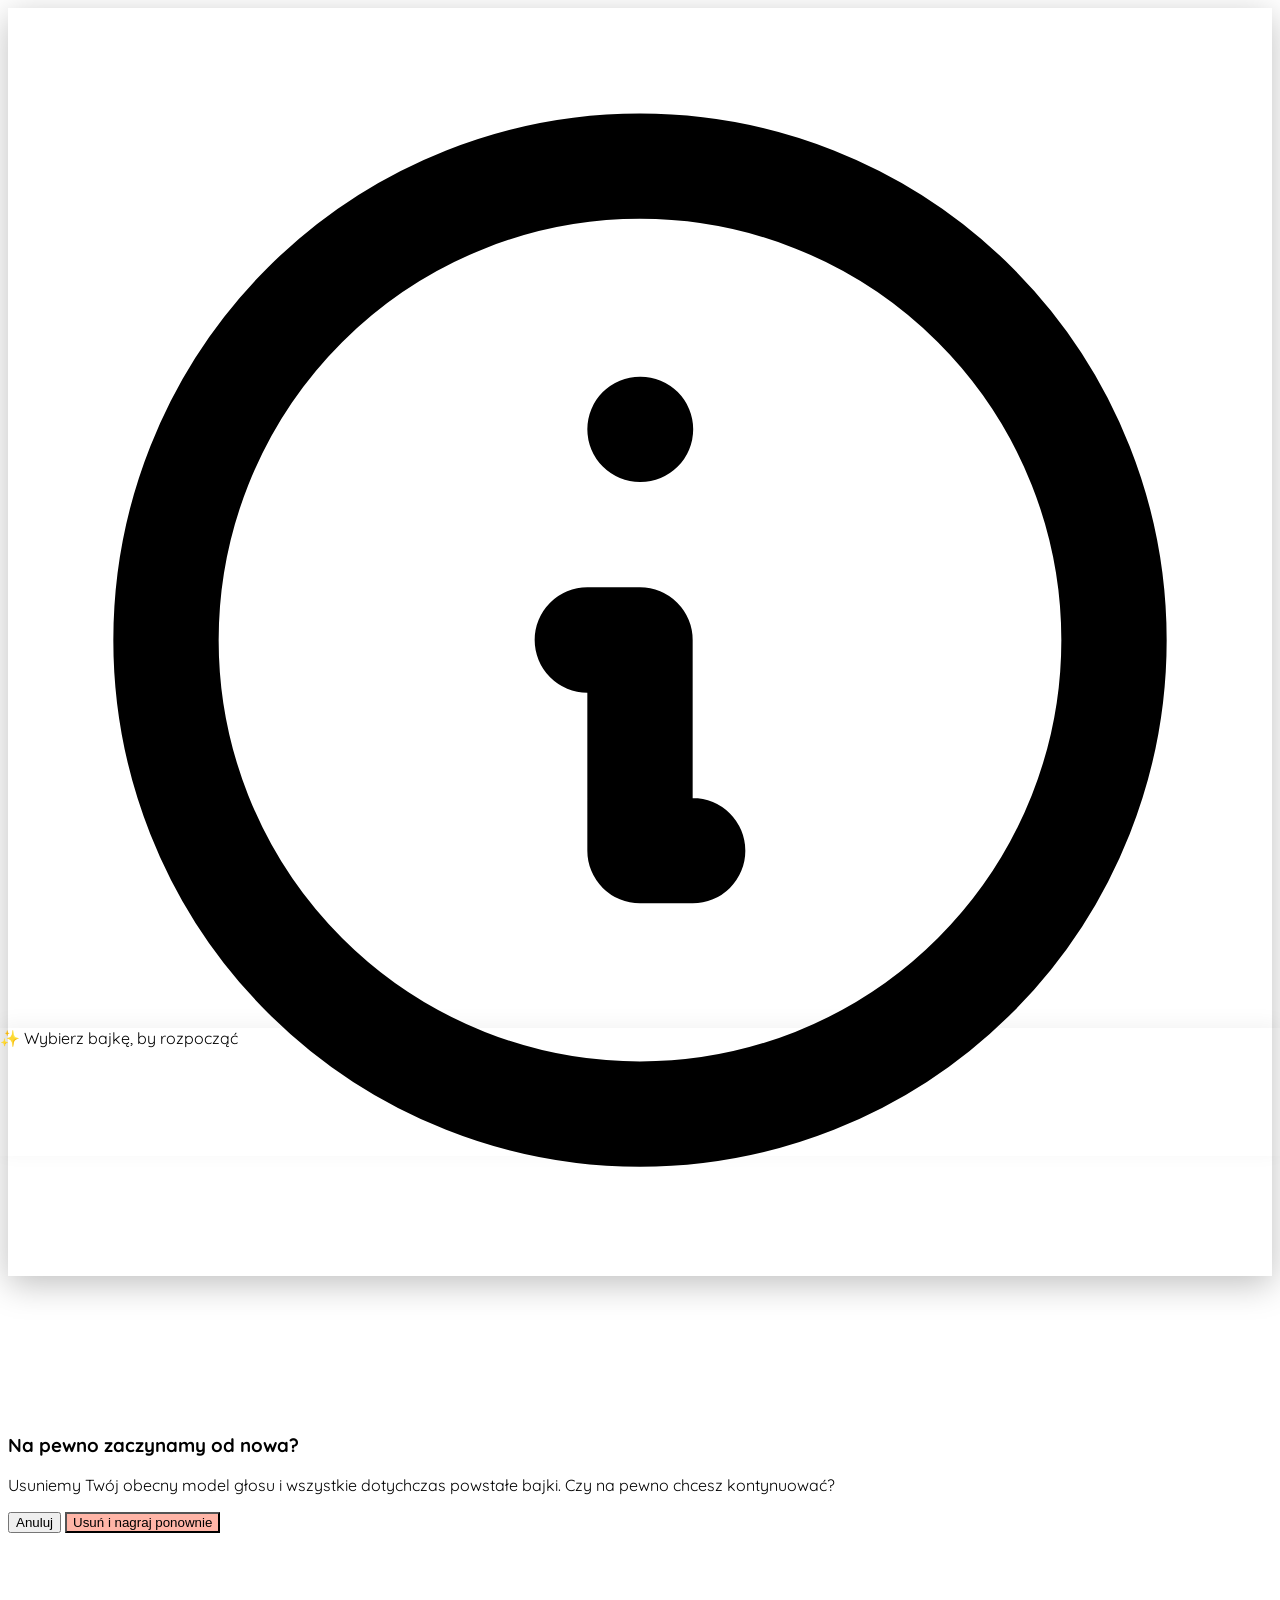
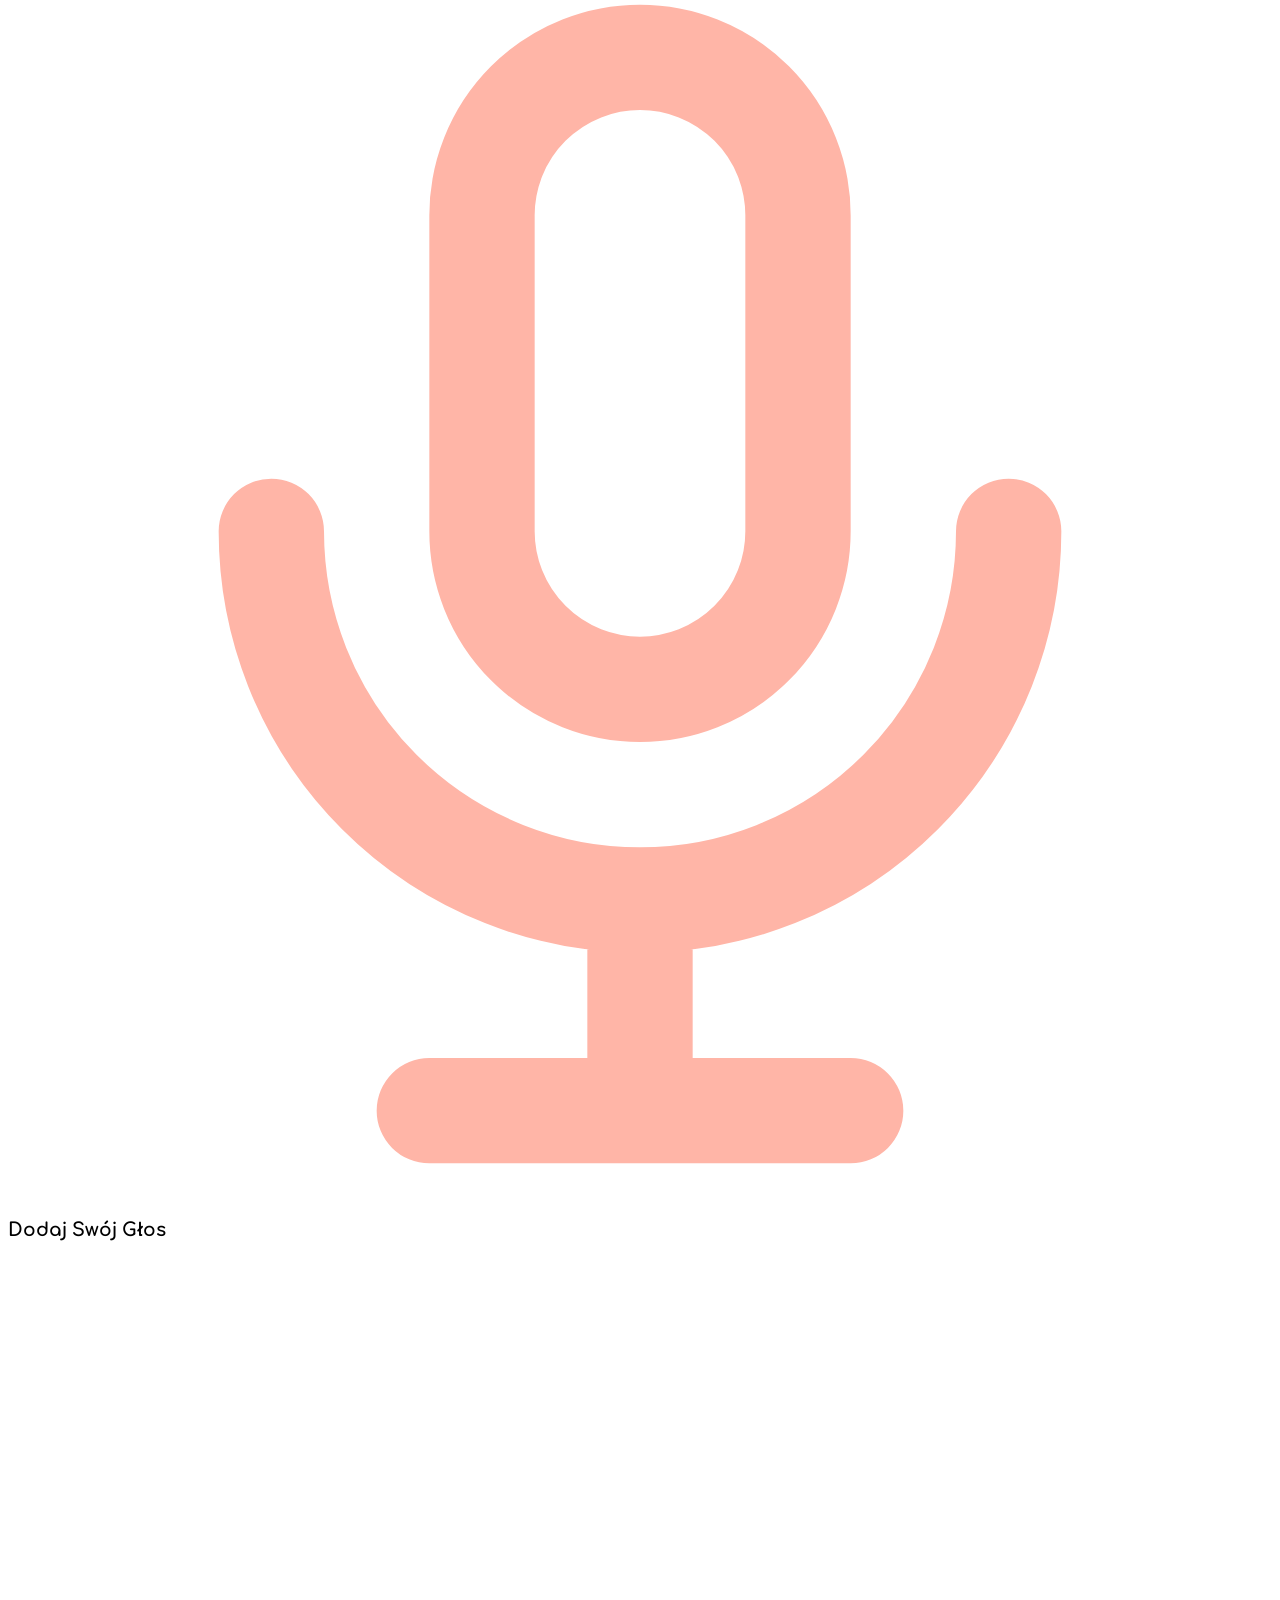
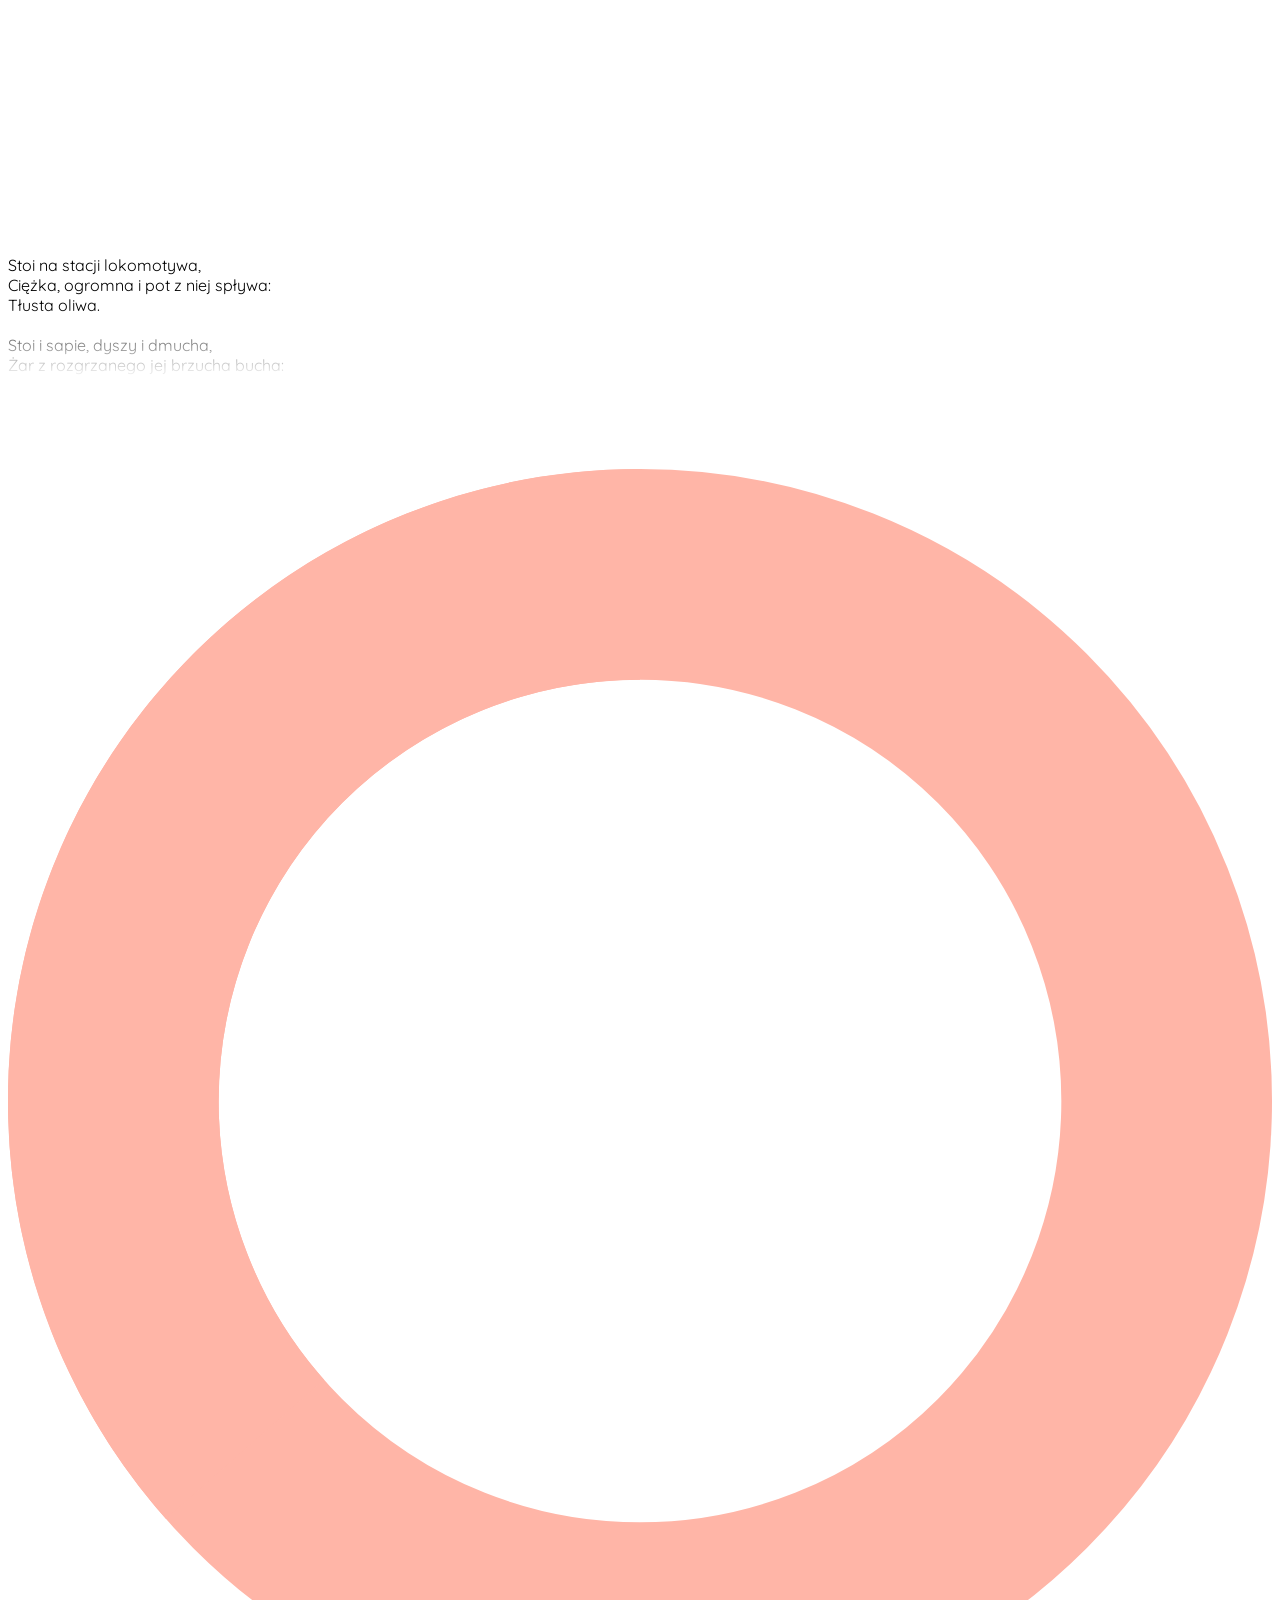
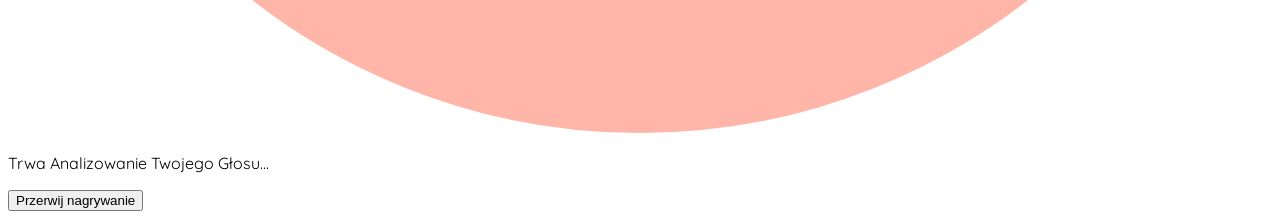
==== commit ec5fda50: "Fix copy" ====
--- a/static/index.html
+++ b/static/index.html
@@ -500,7 +500,7 @@
             <img src="/logo.png" alt="DawnoTemu" class="size-16">
         </div>
         <h1 class="logo-font text-4xl font-bold text-white mt-4">DawnoTemu</h1>
-        <p class="text-white/90 mt-2">Tam, gdzie baśnie nabierają czarodziejskiej mocy</p>
+        <p class="text-white/90 mt-2 text-center">Tu, baśnie nabierają<br />czarodziejskiej mocy</p>
     </div>
 
     <!-- Main App -->
@@ -512,8 +512,12 @@
                     <div class="flex-grow flex items-center basis-0 justify-start">
                         <button id="headerBackButton" onclick="showCloneScreen()" 
                                 class="hidden items-center gap-2 text-peach hover:text-peach/80 transition-colors">
-                            
-                            <span>Nagraj</span>
+                                <div class="flex items-center">
+                                    <svg class="w-6 h-6" fill="none" stroke="currentColor" viewBox="0 0 24 24">
+                                        <path stroke-linecap="round" stroke-linejoin="round" stroke-width="2" d="M15 19l-7-7 7-7"/>
+                                    </svg>
+                                    <span class="text-s  group-hover:text-peach transition-colors">Reset</span>
+                                </div>
                         </button>
                     </div>
         
@@ -526,7 +530,7 @@
                     <div class="flex-grow flex items-center basis-0 justify-end">
                         <div class="w-8 h-8 rounded-full bg-[var(--lavender)] flex items-center justify-center 
                                   text-white text-sm font-medium">
-                            U
+                            <img src="/logo.png" alt="DawnoTemu" class="">
                         </div>
                     </div>
                 </div>
@@ -536,14 +540,14 @@
         <div id="cloneScreen" class="screen">
             <div class="bg-white rounded-2xl shadow-sm p-4 my-4">
                 <div class="flex items-center mb-6">
-                    <h1 class="text-2xl font-bold text-gray-800 logo-font">DawnoTemu</h1>
+                    <h1 class="text-2xl font-bold text-gray-800 logo-font m-auto">DawnoTemu</h1>
                 </div>
                 
                 <div class="space-y-5">
                     <div class="text-center p-6 bg-peach/10 rounded-xl">
-                        <div class="text-4xl mb-4">👩👧</div>
+                        <div class="text-4xl mb-4">👦👧</div>
                         <h3 class="text-lg font-medium text-gray-700 mb-2">Stwórz próbkę swojego głosu</h3>
-                        <p class="text-sm text-gray-500 mb-4">Przeczytaj na głos fragment wiersza, który zaraz zobaczysz</p>
+                        <p class="text-sm text-gray-500 mb-4">Przeczytaj na głos fragment wiersza,<br /> który zaraz zobaczysz</p>
                         <button onclick="startRecording()" 
                                 class="record-button w-full bg-peach hover:bg-peach/90 text-white px-6 py-4 rounded-xl 
                                        font-medium text-lg transition-all">
@@ -565,7 +569,7 @@
                         <button id="uploadButton" 
                                 class="w-full bg-lavender hover:bg-peach/90 text-white px-6 py-4 rounded-xl 
                                 font-medium text-lg transition-all">
-                            <span>Prześlij nagranie swojego głosu</span>
+                            <span>Prześlij plik audio</span>
                             <input type="file" id="audioFile" accept=".mp3,.wav" class="hidden" />
                         </button>
                     </div>
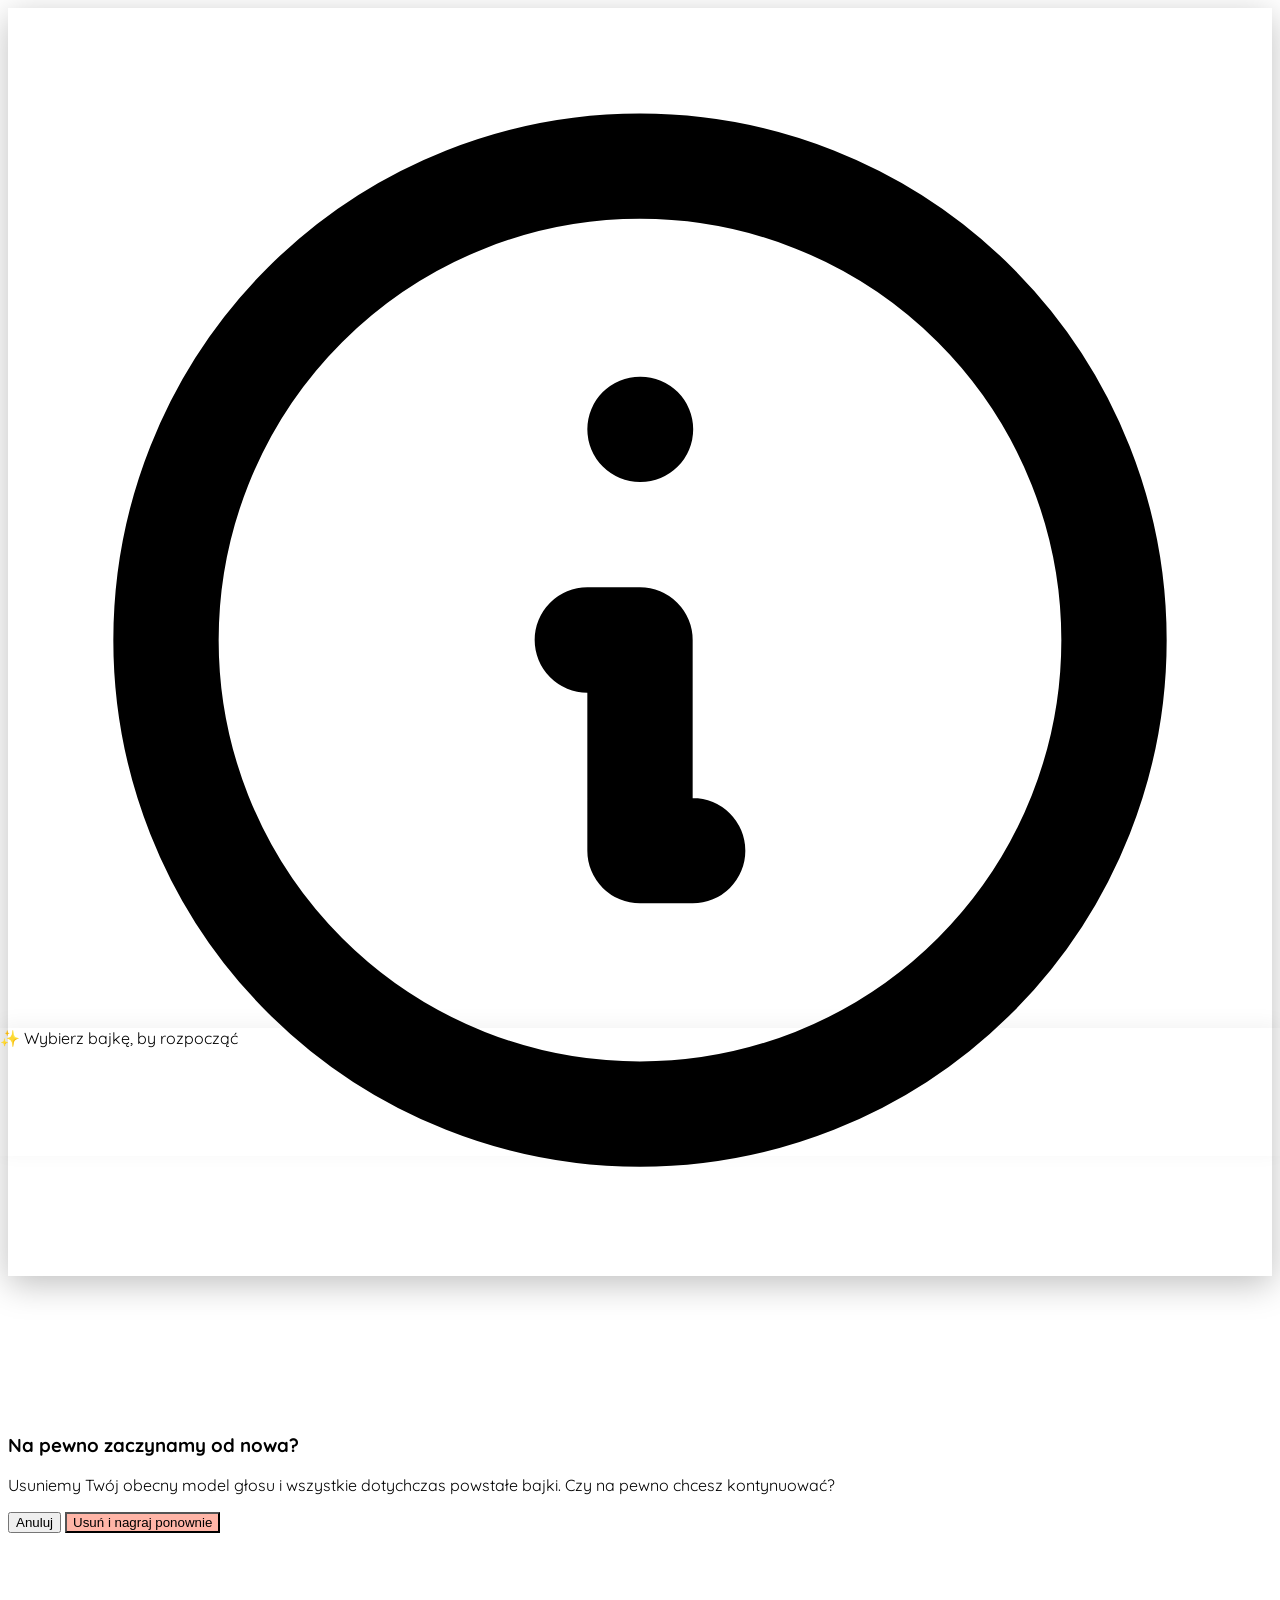
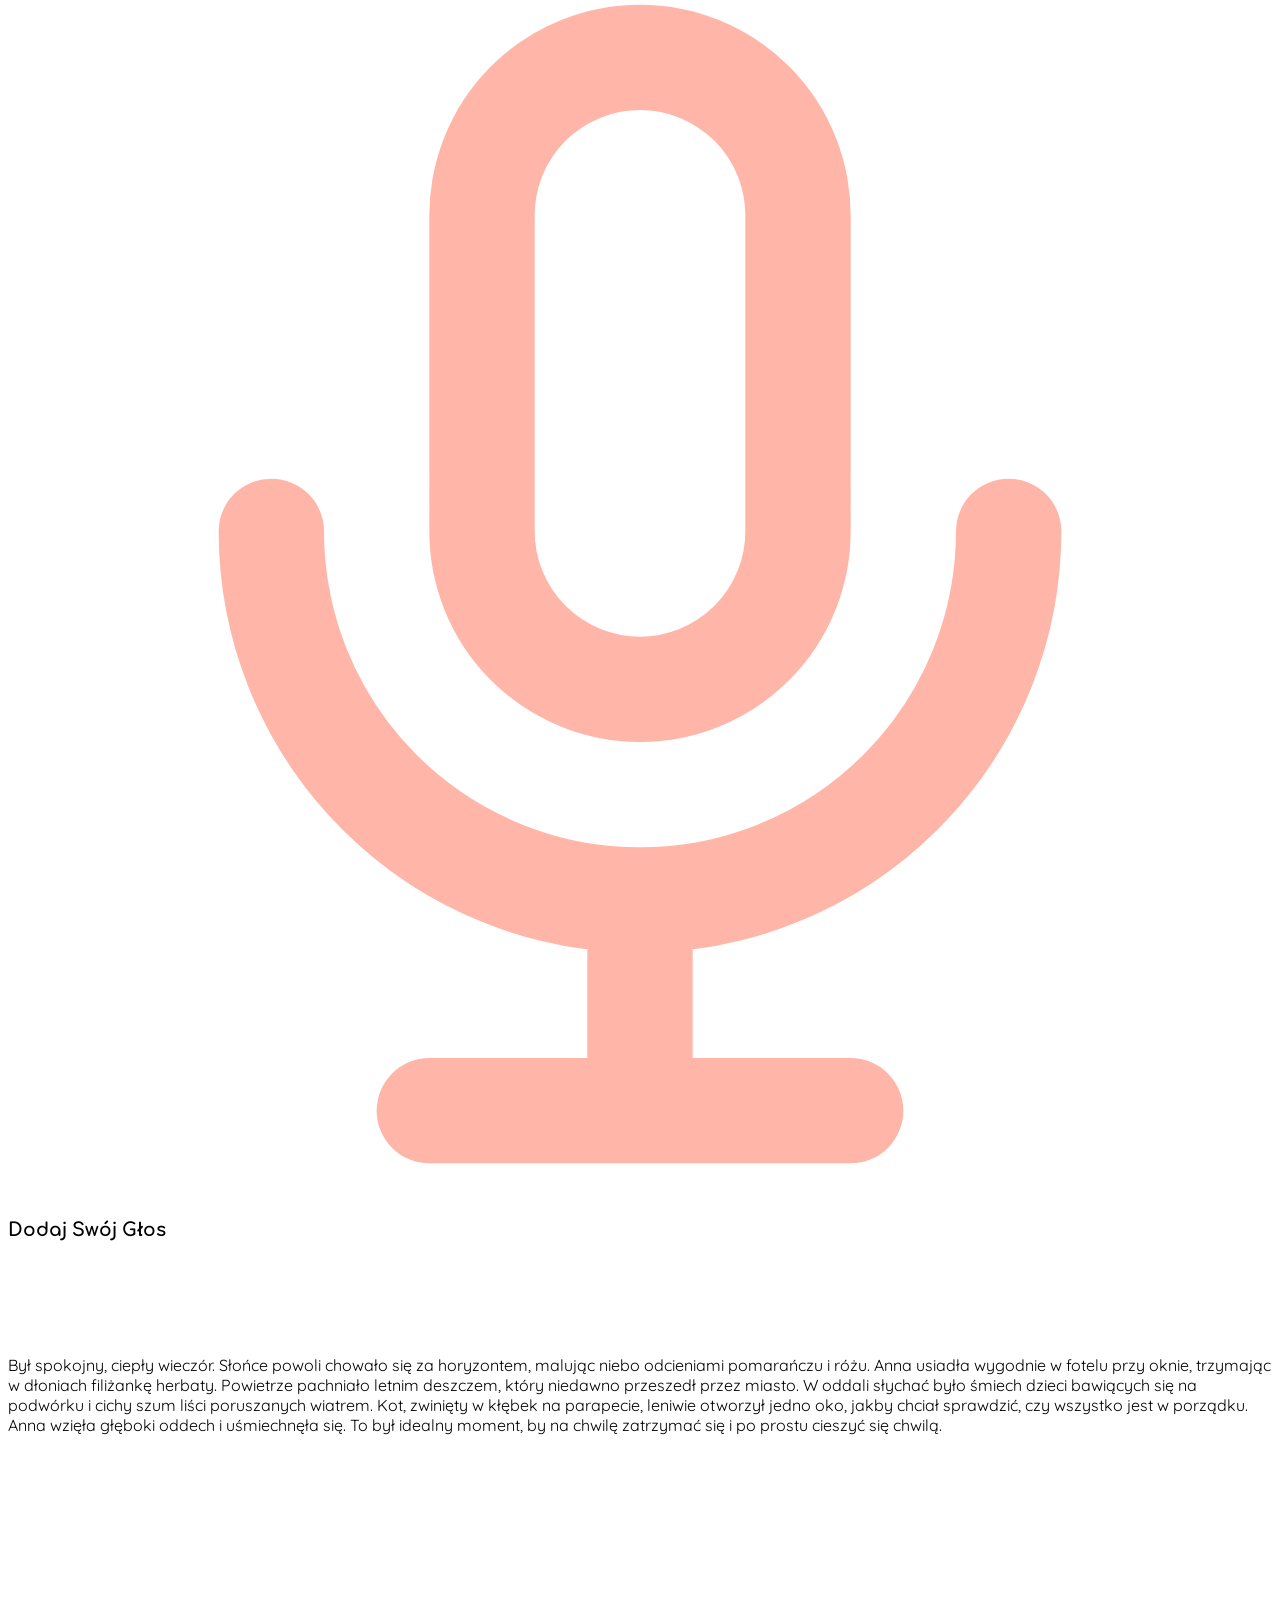
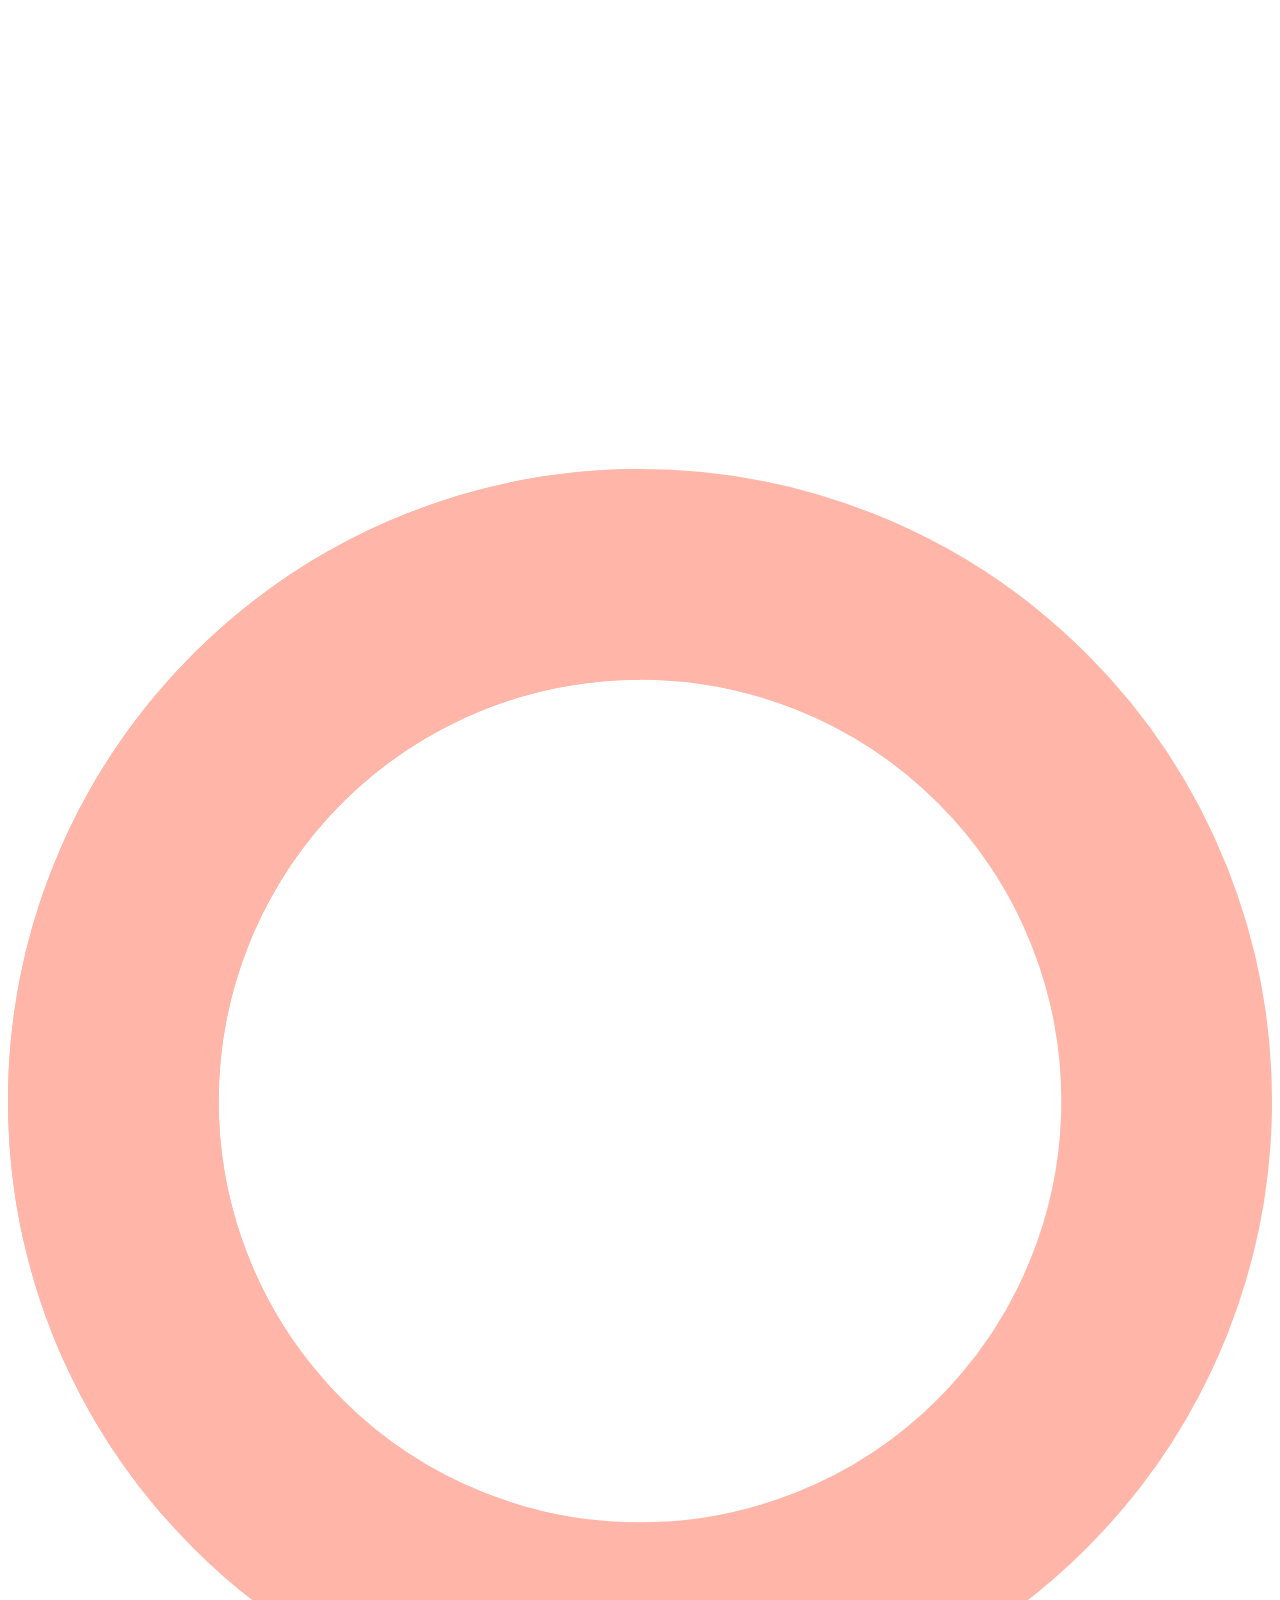
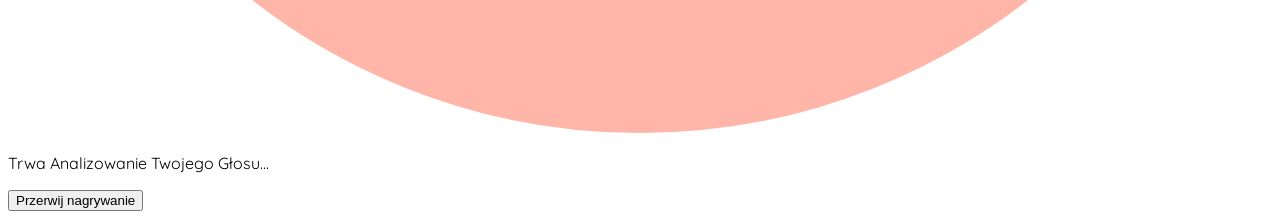
==== commit 841b7ba8: "New prompt" ====
--- a/static/index.html
+++ b/static/index.html
@@ -697,31 +697,7 @@
                 <div class="scrolling-container absolute top-0 left-0 right-0 h-full">
                     <div class="scrolling-text animate-scroll px-8" >
                         <p class="text-lg leading-relaxed">
-                            Stoi na stacji lokomotywa,<br>
-                            Ciężka, ogromna i pot z niej spływa:<br>
-                            Tłusta oliwa.<br><br>
-                            Stoi i sapie, dyszy i dmucha,<br>
-                            Żar z rozgrzanego jej brzucha bucha:<br>
-                            Buch - jak gorąco!<br>
-                            Uch - jak gorąco!<br><br>
-                            Już ledwo sapie, już ledwo zipie,<br>
-                            A jeszcze palacz węgiel w nią sypie.<br><br>
-                            Wagony do niej podoczepiali<br>
-                            Wielkie i ciężkie, z żelaza, stali,<br>
-                            I pełno ludzi w każdym wagonie,<br>
-                            A w jednym krowy, a w drugim konie,<br>
-                            A w trzecim siedzą same grubasy,<br>
-                            Siedzą i jedzą tłuste kiełbasy.<br><br>
-                            A czwarty wagon pełen bananów,<br>
-                            A w piątym stoi sześć fortepianów,<br>
-                            W szóstym armata – o, jaka wielka!<br>
-                            Pod każdym kołem żelazna belka,<br>
-                            W siódmym dębowe stoły i szafy,<br>
-                            W ósmym słoń, niedźwiedź i dwie żyrafy,<br>
-                            W dziewiątym same tuczone świnie,<br>
-                            W dziesiątym kufry, paki i skrzynie,<br>
-                            A tych wagonów jest ze czterdzieści,<br>
-                            Sam nie wiem, co się w nich jeszcze mieści.
+                            Był spokojny, ciepły wieczór. Słońce powoli chowało się za horyzontem, malując niebo odcieniami pomarańczu i różu. Anna usiadła wygodnie w fotelu przy oknie, trzymając w dłoniach filiżankę herbaty. Powietrze pachniało letnim deszczem, który niedawno przeszedł przez miasto. W oddali słychać było śmiech dzieci bawiących się na podwórku i cichy szum liści poruszanych wiatrem. Kot, zwinięty w kłębek na parapecie, leniwie otworzył jedno oko, jakby chciał sprawdzić, czy wszystko jest w porządku. Anna wzięła głęboki oddech i uśmiechnęła się. To był idealny moment, by na chwilę zatrzymać się i po prostu cieszyć się chwilą.
                         </p>
                     </div>
                 </div>  
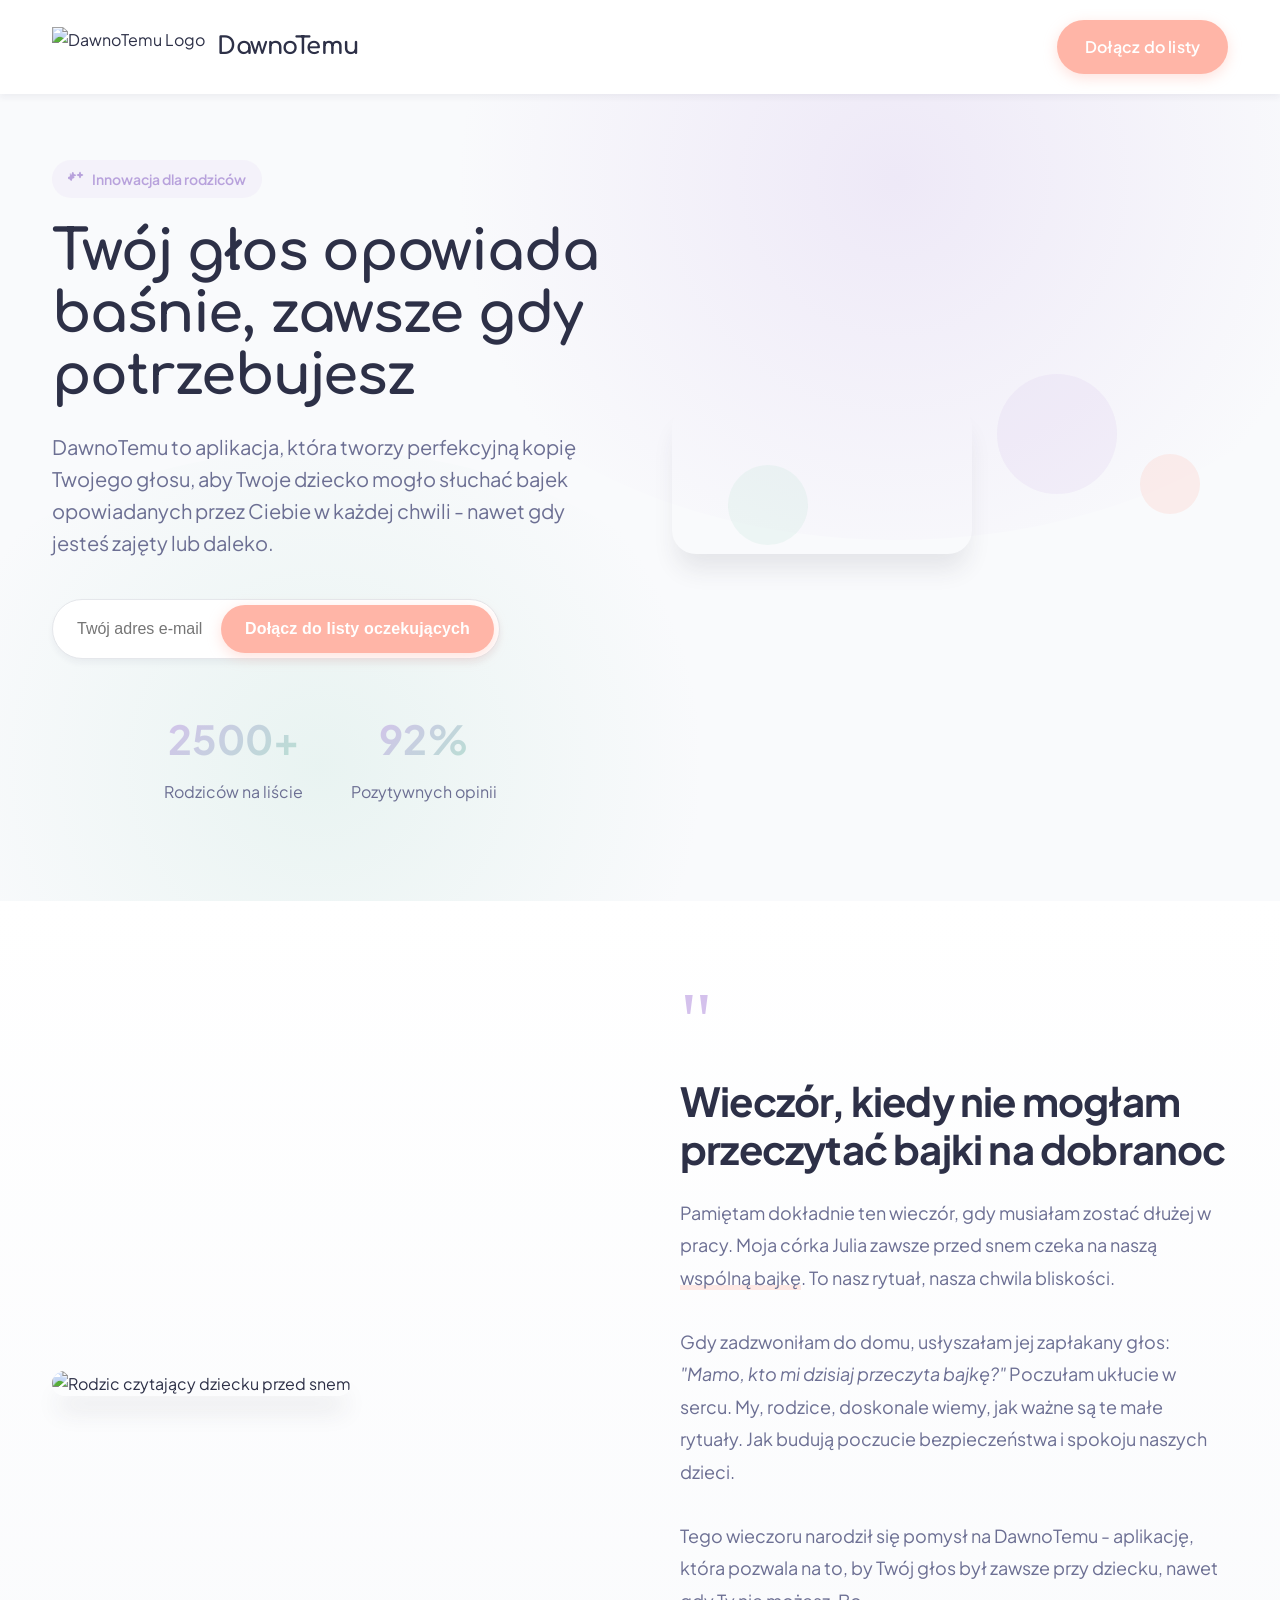
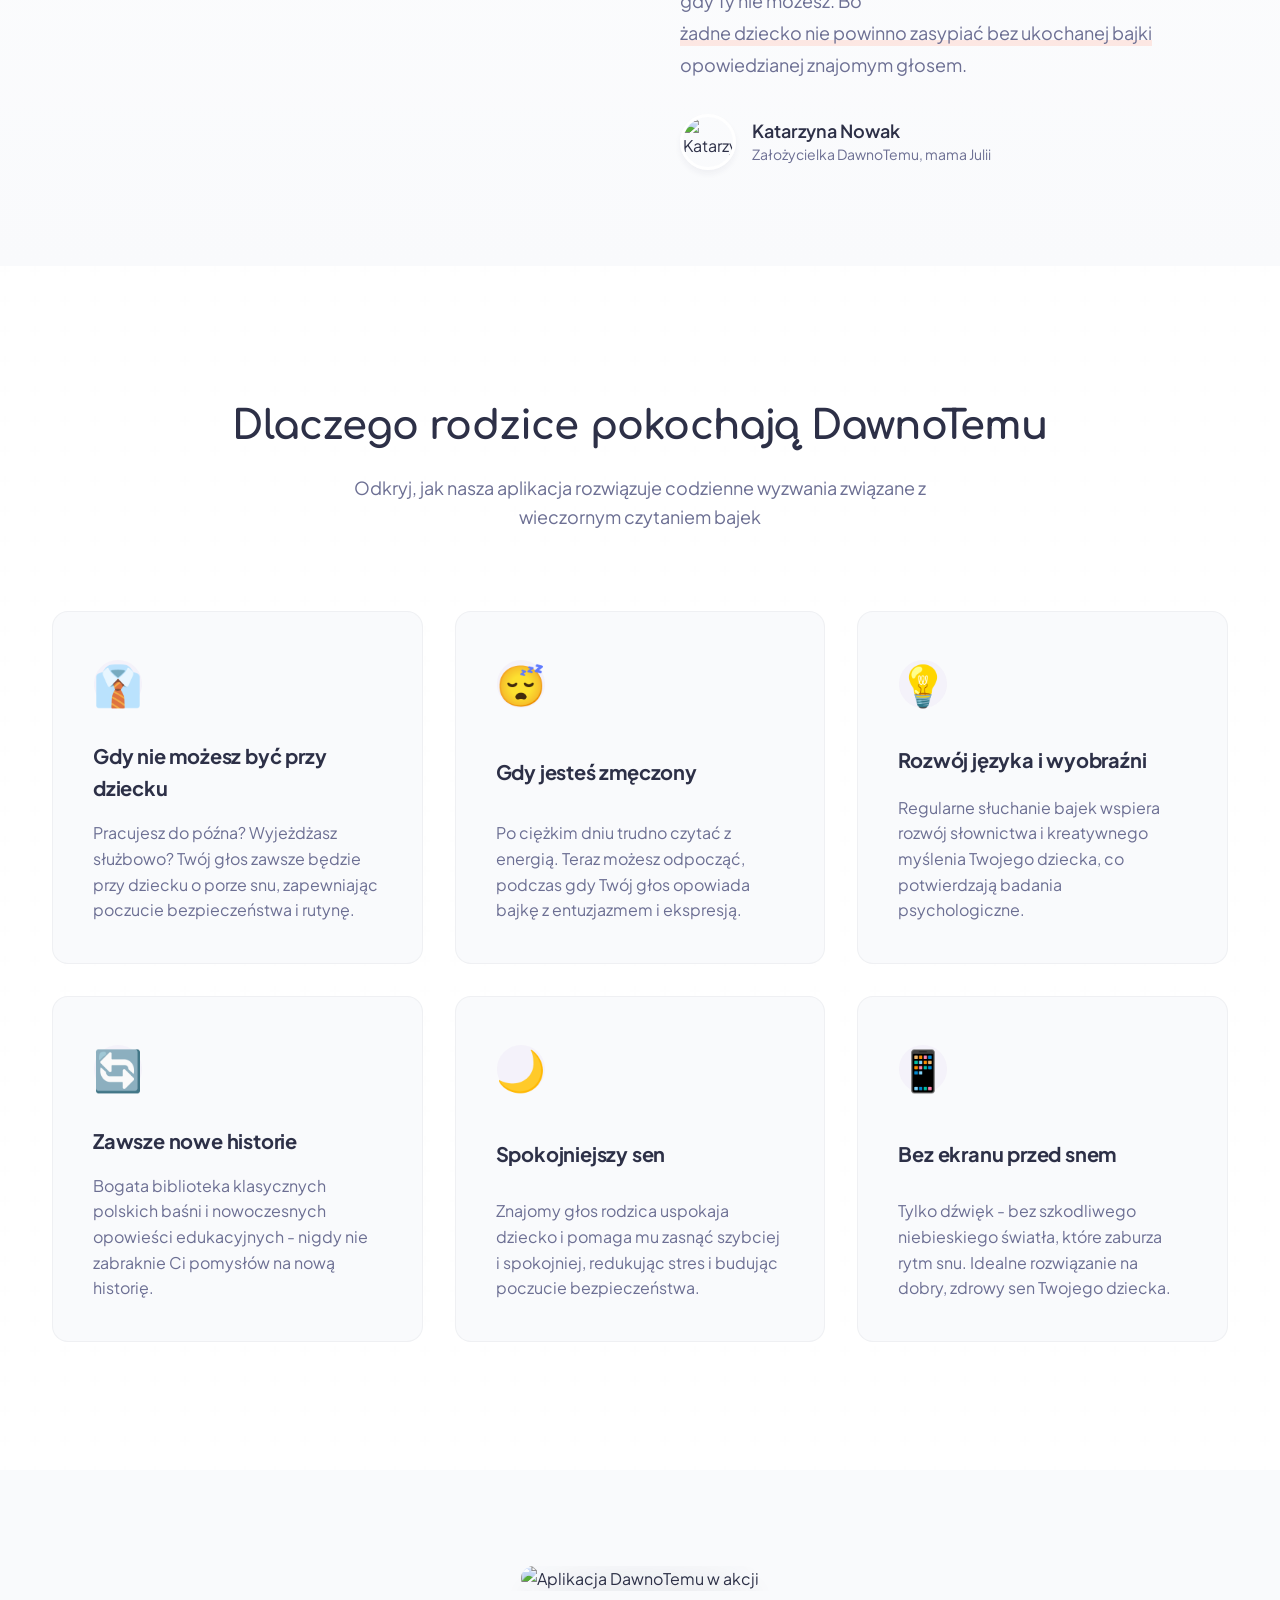
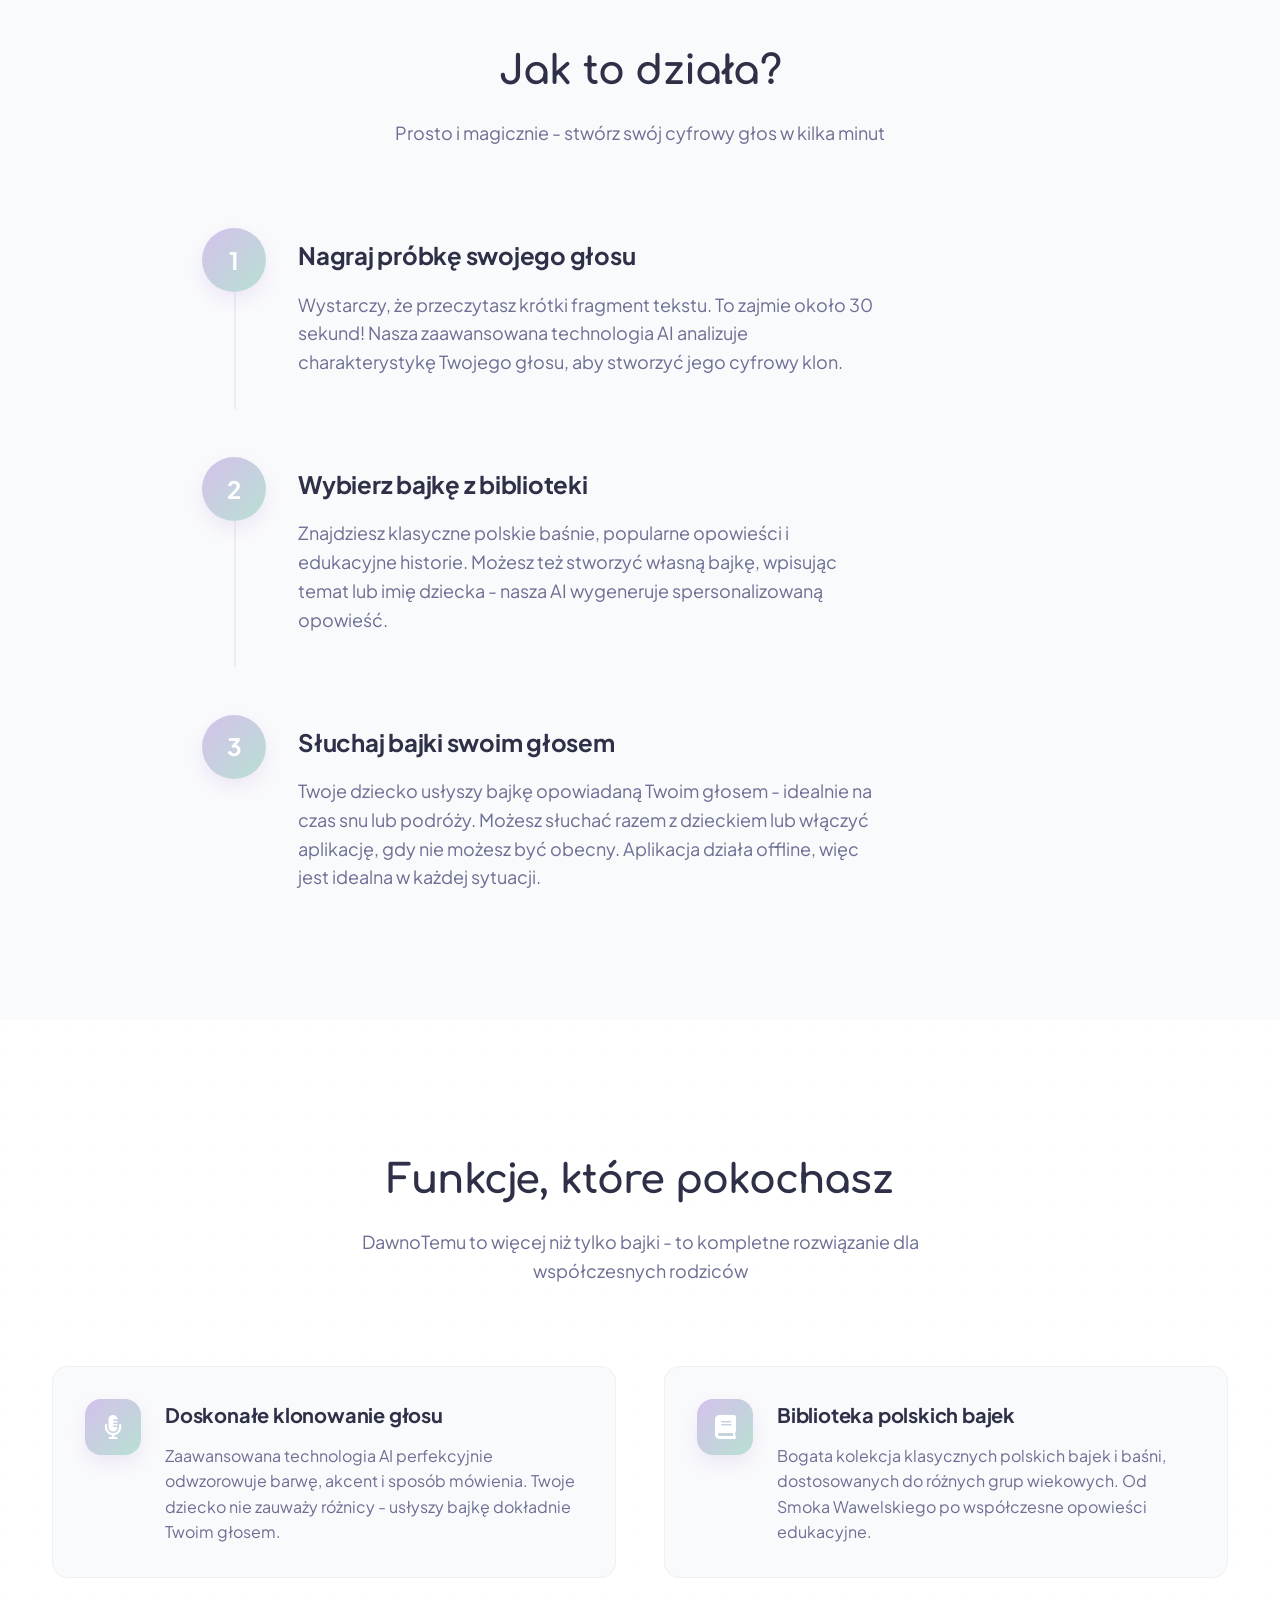
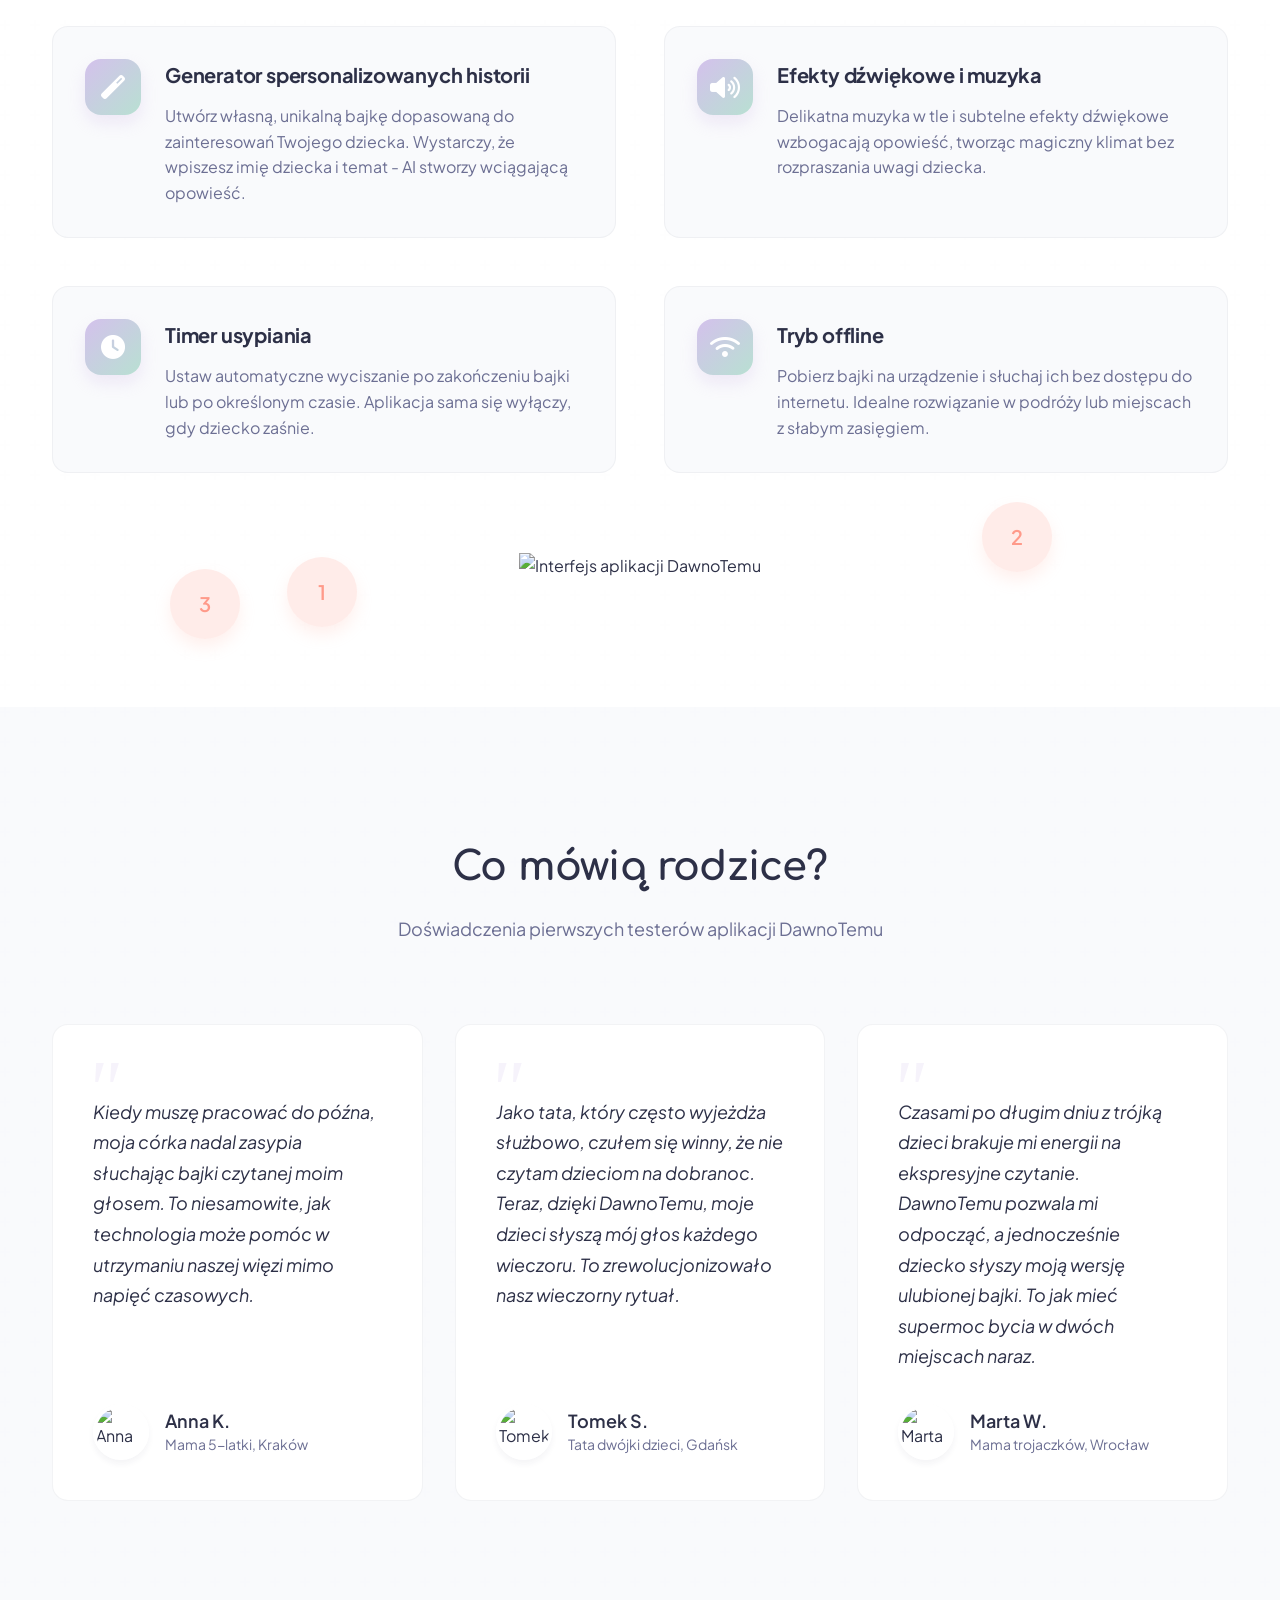
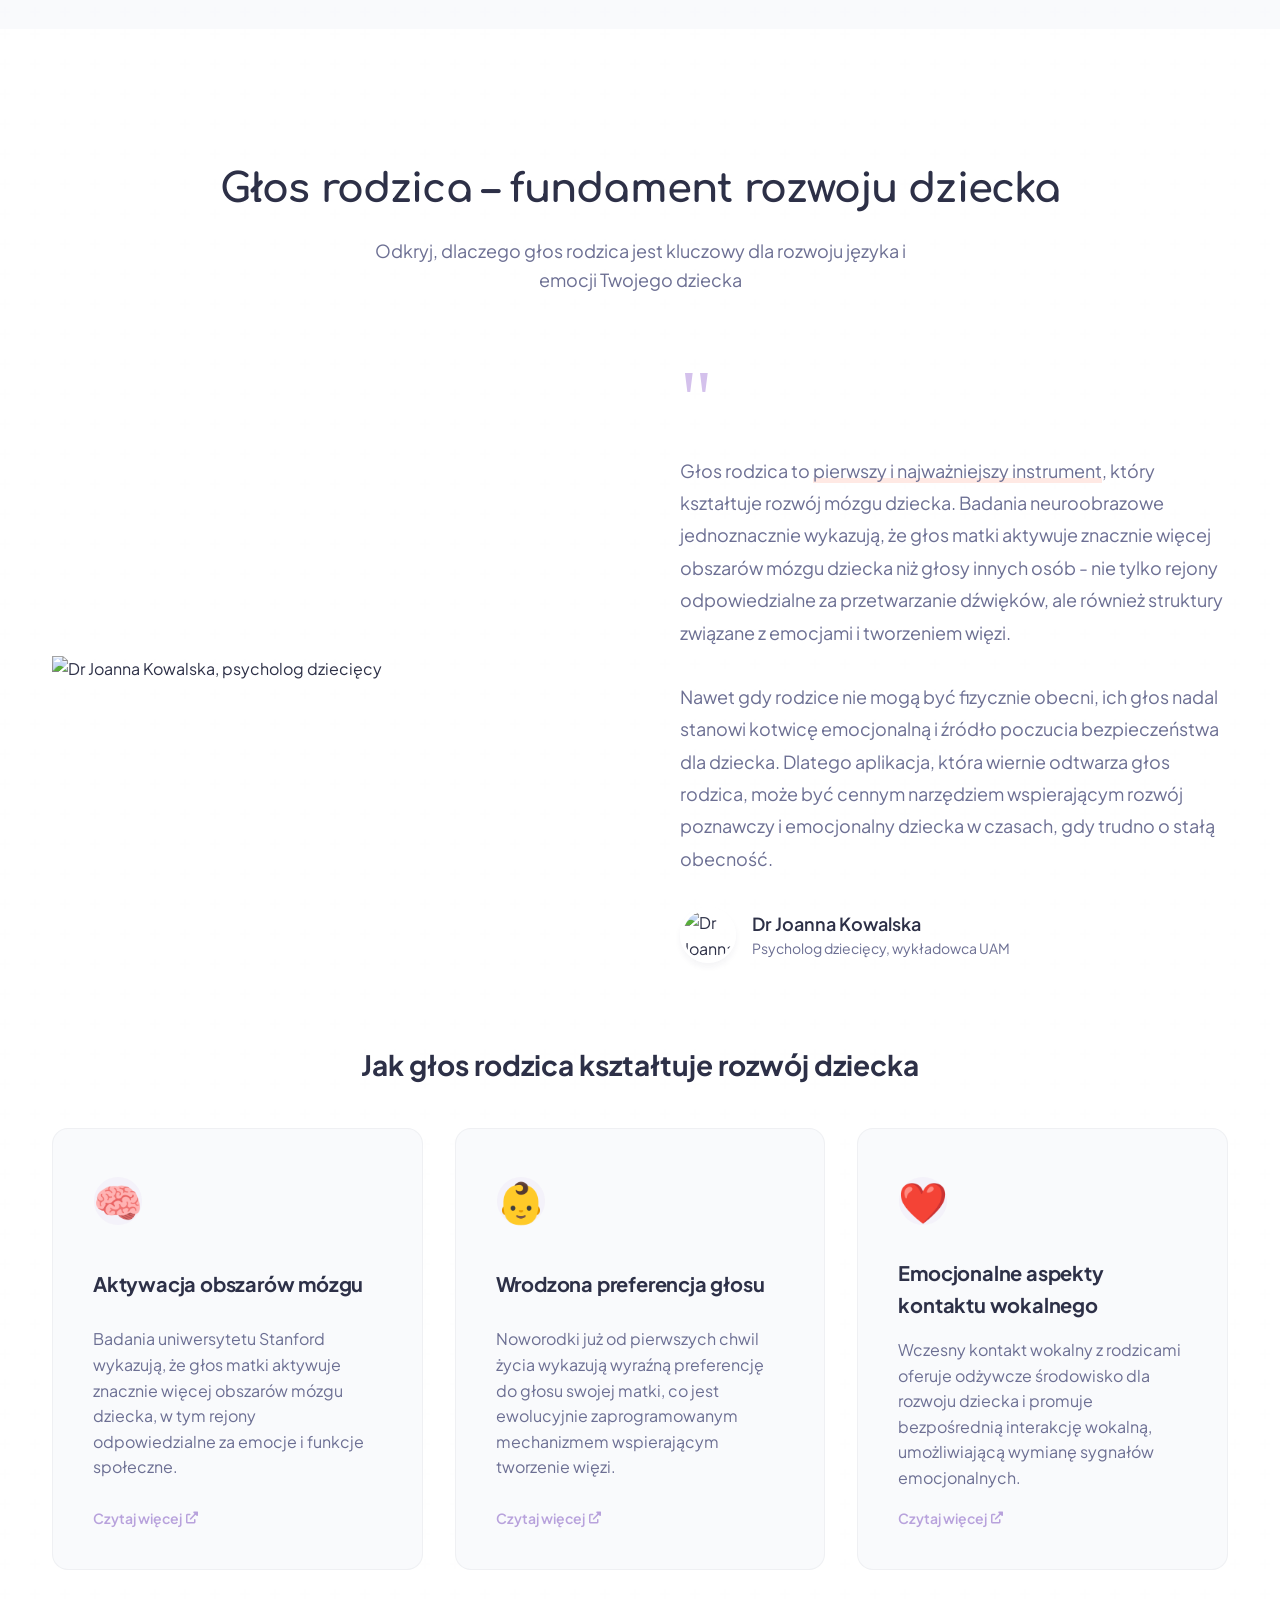
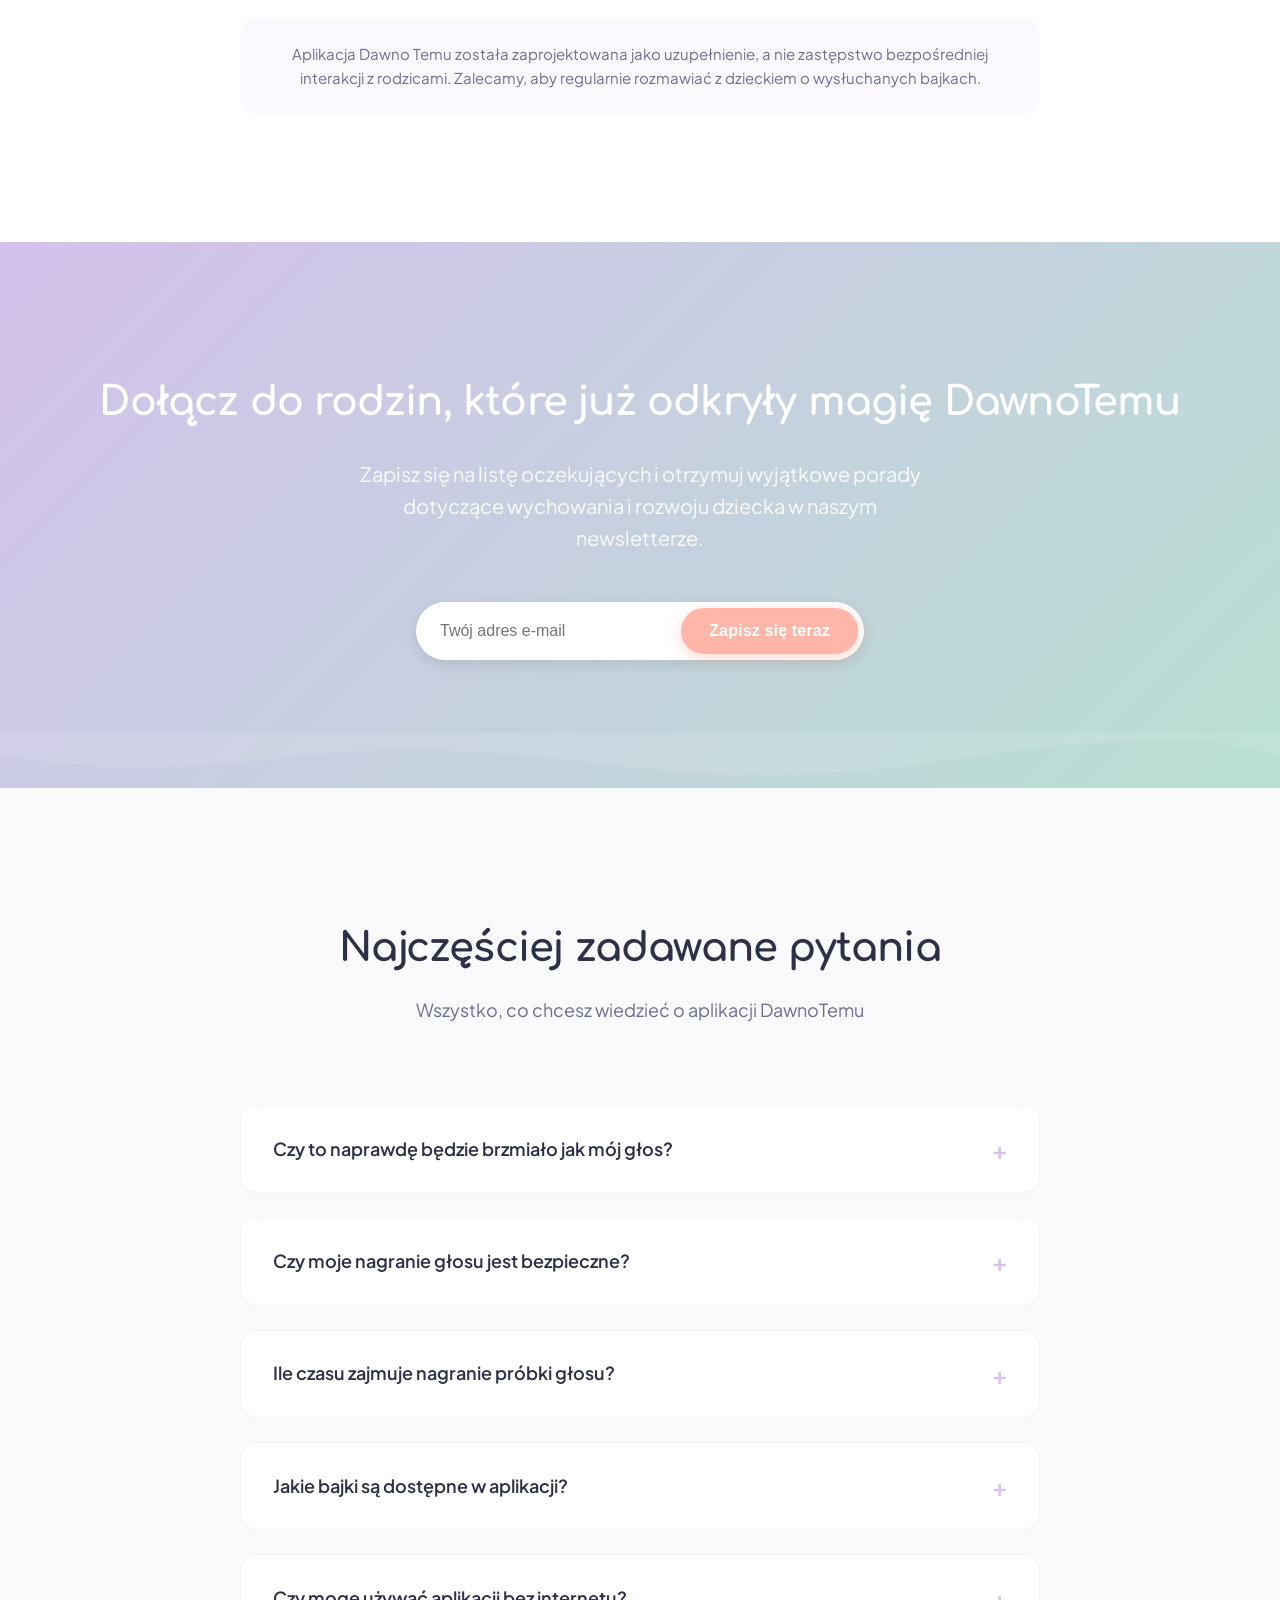
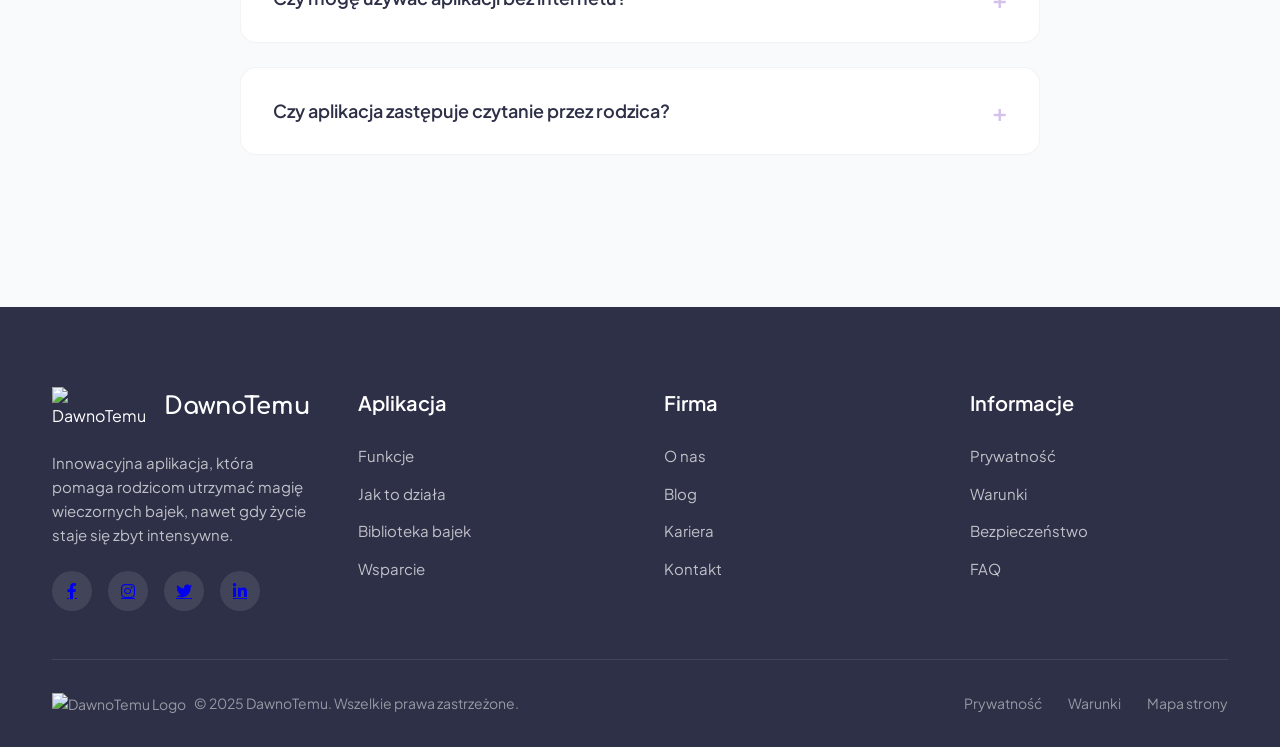
==== commit a05598db: "landing page + brandbook" ====
--- a/static/index.html
+++ b/static/index.html
@@ -1,21 +1,25 @@
 <!DOCTYPE html>
-<html lang="en">
+<html lang="pl">
 <head>
     <meta charset="UTF-8">
     <meta name="viewport" content="width=device-width, initial-scale=1.0, viewport-fit=cover">
     <meta http-equiv="X-UA-Compatible" content="IE=edge"> <!-- For legacy IE support -->
 
+    <title>DawnoTemu | Twój głos, ich ulubione bajki</title>
+    <meta name="description" content="Pozwól dziecku słuchać bajek opowiadanych Twoim głosem, nawet gdy nie możesz być przy nim. Personalizowane baśnie na dobranoc z DawnoTemu.">
+    
     <!-- Primary Meta Tags -->
-    <title>DawnoTemu | Magiczne Baśnie na Dobranoc</title>
+    <title>DawnoTemu | Twój głos, ich ulubione bajki</title>
     <meta name="description" content="Twórz spersonalizowane bajki na dobranoc swoim głosem. DawnoTemu to idealne miejsce dla rodziców i dzieci, by wspólnie odkrywać magiczne historie przed snem.">
 
+
     <!-- Favicon Suite (Modern Approach) -->
-    <link rel="manifest" href="/manifest.json" crossorigin="use-credentials">
     <link rel="icon" href="/icons/favicon.ico" sizes="any">
     <link rel="icon" href="/icons/favicon.svg" type="image/svg+xml">
     <link rel="shortcut icon" href="/icons/favicon.ico" />
     <link rel="apple-touch-icon" href="/icons/apple-touch-icon.png">
     <link rel="mask-icon" href="/icons/favicon.svg" color="#D4C1EC">
+
 
     <!-- PWA/Safari Meta Tags -->
     <meta name="mobile-web-app-capable" content="yes">
@@ -27,710 +31,1955 @@
     <meta name="msapplication-TileColor" content="#D4C1EC">
 
     <!-- Preload Critical Resources -->
-    <link rel="preload" href="https://cdn.tailwindcss.com" as="script">
-    <link rel="preload" href="/styles.css" as="style" onload="this.onload=null;this.rel='stylesheet'">
     <link rel="preload" href="https://fonts.googleapis.com/css2?family=Comfortaa:wght@400;700&family=Quicksand:wght@400;600&display=swap" as="style" onload="this.onload=null;this.rel='stylesheet'">
     
     
     <!-- Preconnect to External Domains -->
     <link rel="preconnect" href="https://fonts.googleapis.com">
     <link rel="preconnect" href="https://fonts.gstatic.com" crossorigin>
-    <link rel="preconnect" href="https://story-voice-47d650d68bd6.herokuapp.com">
-    <link rel="dns-prefetch" href="//cdn.tailwindcss.com">
 
-     <!-- Font Loading with Fallback -->
-     <noscript>
+    <!-- Font Loading with Fallback -->
+    <noscript>
         <link rel="stylesheet" href="https://fonts.googleapis.com/css2?family=Comfortaa:wght@400;700&family=Quicksand:wght@400;600&display=swap&display=swap">
-        <link rel="stylesheet" href="/styles.css">
     </noscript>
 
-     <!-- Social Media Meta Tags -->
-     <meta property="og:type" content="website">
-     <meta property="og:title" content="DawnoTemu | Magiczne Baśnie na Dobranoc">
-     <meta property="og:description" content="Twórz spersonalizowane bajki na dobranoc swoim głosem. DawnoTemu to idealne miejsce dla rodziców i dzieci, by wspólnie odkrywać magiczne historie przed snem.">
-     <meta property="og:image" content="/images/social-preview.jpg">
-     <meta property="og:url" content="https://dawnotemu.example.com">
-     <meta name="twitter:card" content="summary_large_image">
-     <meta name="twitter:site" content="@DawnoTemu">
+    <!-- Social Media Meta Tags -->
+    <meta property="og:type" content="website">
+    <meta property="og:title" content="DawnoTemu | Twój głos, ich ulubione bajki">
+    <meta property="og:description" content="Pozwól dziecku słuchać bajek opowiadanych Twoim głosem, nawet gdy nie możesz być przy nim. Personalizowane baśnie na dobranoc z DawnoTemu.">
+    <meta property="og:image" content="/images/social-preview.jpg">
+    <meta property="og:url" content="https://dawnotemu.example.com">
+    <meta name="twitter:card" content="summary_large_image">
+    <meta name="twitter:site" content="@DawnoTemu">
 
-    <!-- Critical CSS -->
     <style>
-        /* Custom CSS Variables */
-          :root {
+        :root {
             --peach: #FFB5A7;
+            --peach-dark: #FF9A8A;
             --lavender: #D4C1EC;
+            --lavender-dark: #B8A2DC;
             --mint: #B8E0D2;
             --soft-yellow: #FAE8B0;
-            --header-height: 4rem; /* 64px */
-            --safe-area-top: env(safe-area-inset-top, 0px);
-            --safe-area-bottom: env(safe-area-inset-bottom, 0px);
-        }
-
-        /* Apply variables to Tailwind classes */
-        .bg-peach { background-color: var(--peach); }
-        .bg-lavender { background-color: var(--lavender); }
-        .bg-mint { background-color: var(--mint); }
-        .bg-soft-yellow { background-color: var(--soft-yellow); }
-        
-        .text-peach { color: var(--peach); }
-        .text-lavender { color: var(--lavender); }
-        .text-mint { color: var(--mint); }
-        .text-soft-yellow { color: var(--soft-yellow); }
-
-        /* Rest of your styles */
+            --text-dark: #2D3047;
+            --text-medium: #6C6F93;
+            --text-light: #9CA3AF;
+            --bg-light: #F9FAFC;
+            --bg-white: #FFFFFF;
+            --primary-gradient: linear-gradient(135deg, #D4C1EC 0%, #B8E0D2 100%);
+            --shadow-sm: 0 4px 6px rgba(45, 48, 71, 0.05);
+            --shadow-md: 0 10px 20px rgba(45, 48, 71, 0.08);
+            --shadow-lg: 0 20px 25px -5px rgba(45, 48, 71, 0.1);
+            --radius-sm: 8px;
+            --radius-md: 16px;
+            --radius-lg: 24px;
+            --transition: all 0.3s cubic-bezier(0.4, 0, 0.2, 1);
+        }
+        
+        * {
+            margin: 0;
+            padding: 0;
+            box-sizing: border-box;
+        }
+        
         body {
-            font-family: 'Quicksand', sans-serif;
-        }
-        
-        .splash-screen {
-            background: linear-gradient(135deg, var(--lavender) 0%, var(--mint) 100%);
-            animation: splashHide 0.3s linear 2s forwards;
-        }
-
-        @keyframes splashHide {
-            to { opacity: 0; visibility: hidden; }
-        }
-
+            background-color: var(--bg-light);
+            color: var(--text-dark);
+            line-height: 1.6;
+            font-family: 'Plus Jakarta Sans', sans-serif;
+            font-weight: 400;
+            overflow-x: hidden;
+        }
+        
         .logo-font {
             font-family: 'Comfortaa', cursive;
+            font-weight: 700;
+        }
+        
+        header {
+            background-color: var(--bg-white);
+            padding: 1.25rem 0;
+            position: fixed;
+            top: 0;
+            left: 0;
+            width: 100%;
+            z-index: 100;
+            box-shadow: var(--shadow-sm);
+            backdrop-filter: blur(10px);
+            -webkit-backdrop-filter: blur(10px);
+        }
+        
+        .container {
+            max-width: 1240px;
+            margin: 0 auto;
+            padding: 0 2rem;
+            position: relative;
+        }
+        
+        .narrow-container {
+            max-width: 940px;
+            margin: 0 auto;
+            padding: 0 2rem;
+        }
+        
+        .header-content {
+            display: flex;
+            justify-content: space-between;
+            align-items: center;
+        }
+        
+        .logo {
+            display: flex;
+            align-items: center;
+        }
+        
+        .logo img {
+            height: 2.5rem;
+            margin-right: 0.75rem;
+        }
+        
+        .logo h1 {
+            font-size: 1.5rem;
+            color: var(--text-dark);
+            letter-spacing: -0.02em;
+        }
+        
+        .cta-button {
+            background-color: var(--peach);
+            color: white;
+            padding: 0.875rem 1.75rem;
+            border-radius: 3rem;
+            font-weight: 600;
+            text-decoration: none;
+            transition: var(--transition);
+            border: none;
+            cursor: pointer;
+            font-size: 1rem;
+            box-shadow: 0 4px 14px rgba(255, 181, 167, 0.4);
+            display: inline-flex;
+            align-items: center;
+            justify-content: center;
+            letter-spacing: 0.01em;
+        }
+        
+        .cta-button:hover {
+            background-color: var(--peach-dark);
+            transform: translateY(-2px);
+            box-shadow: 0 8px 20px rgba(255, 181, 167, 0.5);
+        }
+        
+        .cta-button-outline {
+            background-color: transparent;
+            color: var(--peach);
+            border: 2px solid var(--peach);
+            padding: 0.75rem 1.75rem;
+            border-radius: 3rem;
+            font-weight: 600;
+            text-decoration: none;
+            transition: var(--transition);
+            cursor: pointer;
+            font-size: 1rem;
+            display: inline-flex;
+            align-items: center;
+            justify-content: center;
+            letter-spacing: 0.01em;
+        }
+        
+        .cta-button-outline:hover {
+            background-color: var(--peach);
+            color: white;
+            transform: translateY(-2px);
+        }
+        
+        .hero {
+            padding: 10rem 0 6rem;
+            position: relative;
+            overflow: hidden;
+        }
+        
+        .hero-gradient {
+            position: absolute;
+            top: -20%;
+            right: -10%;
+            width: 80%;
+            height: 80%;
+            border-radius: 50%;
+            background: radial-gradient(circle at center, rgba(212, 193, 236, 0.3) 0%, rgba(212, 193, 236, 0) 70%);
+            z-index: -1;
+        }
+        
+        .hero-gradient-2 {
+            position: absolute;
+            bottom: -20%;
+            left: -10%;
+            width: 70%;
+            height: 70%;
+            border-radius: 50%;
+            background: radial-gradient(circle at center, rgba(184, 224, 210, 0.25) 0%, rgba(184, 224, 210, 0) 70%);
+            z-index: -1;
+        }
+        
+        .hero-content {
+            display: flex;
+            align-items: center;
+            gap: 4rem;
+        }
+        
+        .hero-text {
+            flex: 1;
+        }
+        
+        .hero-image {
+            flex: 1;
+            position: relative;
+        }
+        
+        .hero h2 {
+            font-size: 3.5rem;
+            line-height: 1.1;
+            margin-bottom: 1.5rem;
+            letter-spacing: -0.02em;
+            font-weight: 700;
+        }
+        
+        .hero p {
+            font-size: 1.25rem;
+            color: var(--text-medium);
+            margin-bottom: 2.5rem;
+            font-weight: 400;
+            max-width: 36rem;
+        }
+        
+        .waitlist-form {
+            position: relative;
+            max-width: 28rem;
+            margin-top: 2.5rem;
+        }
+        
+        .waitlist-form input {
+            width: 100%;
+            padding: 1.25rem 1.5rem;
+            border: 1px solid #E5E7EB;
+            border-radius: 3rem;
+            font-size: 1rem;
+            outline: none;
+            background-color: var(--bg-white);
+            box-shadow: var(--shadow-sm);
+            transition: var(--transition);
+        }
+        
+        .waitlist-form input:focus {
+            border-color: var(--lavender);
+            box-shadow: 0 0 0 3px rgba(212, 193, 236, 0.2);
+        }
+        
+        .waitlist-form button {
+            position: absolute;
+            right: 0.375rem;
+            top: 0.375rem;
+            bottom: 0.375rem;
+            padding: 0 1.5rem;
+        }
+        
+        .device-mockup {
+            position: relative;
+            z-index: 1;
+        }
+        
+        .device-mockup img {
+            width: 100%;
+            max-width: 400px;
+            border-radius: var(--radius-lg);
+            box-shadow: var(--shadow-lg);
+        }
+        
+        .floating-bubble {
+            position: absolute;
+            z-index: 0;
+            border-radius: 50%;
+            animation: float 6s ease-in-out infinite;
+        }
+        
+        .bubble-1 {
+            width: 120px;
+            height: 120px;
+            background-color: rgba(212, 193, 236, 0.2);
+            top: -30px;
+            right: 20%;
+            animation-delay: 0s;
+        }
+        
+        .bubble-2 {
+            width: 80px;
+            height: 80px;
+            background-color: rgba(184, 224, 210, 0.2);
+            bottom: 10%;
+            left: 10%;
+            animation-delay: 1.5s;
+        }
+        
+        .bubble-3 {
+            width: 60px;
+            height: 60px;
+            background-color: rgba(255, 181, 167, 0.2);
+            bottom: 30%;
+            right: 5%;
+            animation-delay: 3s;
+        }
+        
+        @keyframes float {
+            0% {
+                transform: translateY(0px);
+            }
+            50% {
+                transform: translateY(-20px);
+            }
+            100% {
+                transform: translateY(0px);
+            }
+        }
+        
+        .badge {
+            display: inline-flex;
+            align-items: center;
+            padding: 0.5rem 1rem;
+            background-color: rgba(212, 193, 236, 0.15);
+            color: var(--lavender-dark);
+            border-radius: 2rem;
+            font-size: 0.875rem;
+            font-weight: 600;
+            margin-bottom: 1.5rem;
+        }
+        
+        .badge svg {
+            margin-right: 0.5rem;
+            height: 1rem;
+            width: 1rem;
+        }
+        
+        .about-section {
+            padding: 6rem 0;
+            background: linear-gradient(to bottom, var(--bg-white) 0%, var(--bg-light) 100%);
+            position: relative;
+            overflow: hidden;
+        }
+        
+        .narrative-container {
+            display: flex;
+            align-items: center;
+            gap: 5rem;
+            position: relative;
+            z-index: 2;
+        }
+        
+        .narrative-image {
+            flex: 1;
+            position: relative;
+        }
+        
+        .narrative-image img {
+            width: 100%;
+            max-width: 500px;
+            border-radius: var(--radius-lg);
+            box-shadow: var(--shadow-lg);
+        }
+        
+        .narrative-content {
+            flex: 1;
+        }
+        
+        .quote-marks {
+            font-size: 5rem;
+            line-height: 0;
+            margin-bottom: 2rem;
+            color: var(--lavender);
+            font-family: Georgia, serif;
+            height: 3rem;
+            display: flex;
+            align-items: center;
+        }
+        
+        .narrative-heading {
+            font-size: 2.5rem;
+            margin-bottom: 1.5rem;
+            font-weight: 700;
+            letter-spacing: -0.02em;
+            line-height: 1.2;
+        }
+        
+        .narrative-text {
+            font-size: 1.125rem;
+            color: var(--text-medium);
+            margin-bottom: 2rem;
+            line-height: 1.8;
+        }
+        
+        .narrative-author {
+            display: flex;
+            align-items: center;
+            margin-top: 2rem;
+        }
+        
+        .narrative-author img {
+            width: 3.5rem;
+            height: 3.5rem;
+            border-radius: 50%;
+            object-fit: cover;
+            margin-right: 1rem;
+            border: 3px solid white;
+            box-shadow: var(--shadow-sm);
+        }
+        
+        .narrative-author-info {
+            line-height: 1.4;
+        }
+        
+        .narrative-author-info strong {
+            display: block;
+            font-size: 1.125rem;
+            font-weight: 600;
+            color: var(--text-dark);
+        }
+        
+        .narrative-author-info span {
+            color: var(--text-medium);
+            font-size: 0.875rem;
+        }
+        
+        .highlight-text {
+            display: inline-block;
+            position: relative;
+            z-index: 1;
+        }
+        
+        .highlight-text::after {
+            content: '';
+            position: absolute;
+            bottom: 0.2em;
+            left: 0;
+            width: 100%;
+            height: 0.3em;
+            background-color: rgba(255, 181, 167, 0.3);
+            z-index: -1;
+        }
+        
+        .benefits {
+            padding: 8rem 0;
+            background-color: var(--bg-white);
+            position: relative;
+            overflow: hidden;
+        }
+        
+        .section-title {
+            text-align: center;
+            margin-bottom: 5rem;
+            position: relative;
+            z-index: 1;
+        }
+        
+        .section-title h3 {
+            font-size: 2.5rem;
+            margin-bottom: 1rem;
+            letter-spacing: -0.02em;
+            font-weight: 700;
+        }
+        
+        .section-title p {
+            color: var(--text-medium);
+            max-width: 36rem;
+            margin: 0 auto;
+            font-size: 1.125rem;
+        }
+        
+        .benefits-grid {
+            display: grid;
+            grid-template-columns: repeat(auto-fit, minmax(320px, 1fr));
+            gap: 2rem;
+            position: relative;
+            z-index: 1;
+        }
+        
+        .benefit-card {
+            background-color: var(--bg-light);
+            border-radius: var(--radius-md);
+            padding: 2.5rem;
+            position: relative;
+            transition: var(--transition);
+            display: flex;
+            flex-direction: column;
+            justify-content: space-between; /* Zapewnia, że zawartość jest rozmieszczona */
+            height: 100%; /* Wyrównuje wysokość kart */
+            align-items: flex-start;
+            border: 1px solid rgba(229, 231, 235, 0.5);
+        }
+        
+        .benefit-card:hover {
+            transform: translateY(-5px);
+            box-shadow: var(--shadow-md);
+            border-color: rgba(212, 193, 236, 0.3);
+        }
+        
+        .benefit-icon {
+            font-size: 2.5rem;
+            margin-bottom: 1.5rem;
+            position: relative;
+            z-index: 1;
+        }
+        
+        .benefit-icon::after {
+            content: '';
+            position: absolute;
+            width: 3rem;
+            height: 3rem;
+            background-color: rgba(212, 193, 236, 0.15);
+            border-radius: 50%;
+            top: 50%;
+            left: 50%;
+            transform: translate(-50%, -50%);
+            z-index: -1;
+        }
+        
+        .benefit-card h4 {
+            font-size: 1.25rem;
+            margin-bottom: 1rem;
+            font-weight: 700;
+            letter-spacing: -0.01em;
+        }
+        
+        .benefit-card p {
+            color: var(--text-medium);
+            font-size: 1rem;
+        }
+        
+        .subtle-pattern {
+            position: absolute;
+            width: 100%;
+            height: 100%;
+            top: 0;
+            left: 0;
+            background-image: url("data:image/svg+xml,%3Csvg width='60' height='60' viewBox='0 0 60 60' xmlns='http://www.w3.org/2000/svg'%3E%3Cg fill='none' fill-rule='evenodd'%3E%3Cg fill='%23D4C1EC' fill-opacity='0.05'%3E%3Cpath d='M36 34v-4h-2v4h-4v2h4v4h2v-4h4v-2h-4zm0-30V0h-2v4h-4v2h4v4h2V6h4V4h-4zM6 34v-4H4v4H0v2h4v4h2v-4h4v-2H6zM6 4V0H4v4H0v2h4v4h2V6h4V4H6z'/%3E%3C/g%3E%3C/g%3E%3C/svg%3E");
+            opacity: 0.5;
+            z-index: 0;
+        }
+        
+        .app-preview {
+            padding: 0;
+            padding-top: 6rem;
+            text-align: center;
+            position: relative;
+            overflow: hidden;
+        }
+        
+        .app-mockup-container {
+            position: relative;
+            display: inline-block;
+        }
+        
+        .app-mockup {
+            max-width: 100%;
+            border-radius: var(--radius-lg);
+            box-shadow: var(--shadow-lg);
+            position: relative;
+            z-index: 2;
+        }
+        
+        .app-mockup::after {
+            content: '';
+            position: absolute;
+            bottom: -20px;
+            left: 5%;
+            width: 90%;
+            height: 30px;
+            background: rgba(45, 48, 71, 0.1);
+            filter: blur(20px);
+            border-radius: 50%;
+            z-index: 1;
+        }
+        
+        .how-it-works {
+            padding: 8rem 0;
+            padding-top: 3rem;
+            background-color: var(--bg-light);
+            position: relative;
+        }
+        
+        .steps {
+            position: relative;
+            z-index: 1;
+        }
+        
+        .step {
+            display: flex;
+            margin-bottom: 5rem;
+            position: relative;
+        }
+        
+        .step:last-child {
+            margin-bottom: 0;
+        }
+        
+        .step-number {
+            position: relative;
+            background: var(--primary-gradient);
+            color: white;
+            width: 4rem;
+            height: 4rem;
+            border-radius: 50%;
+            display: flex;
+            align-items: center;
+            justify-content: center;
+            font-size: 1.5rem;
+            font-weight: 700;
+            flex-shrink: 0;
+            margin-right: 2rem;
+            box-shadow: 0 8px 16px rgba(212, 193, 236, 0.3);
+        }
+        
+        .step-content {
+            padding-top: 0.5rem;
+        }
+        
+        .step-content h4 {
+            font-size: 1.5rem;
+            margin-bottom: 1rem;
+            font-weight: 700;
+            letter-spacing: -0.01em;
+        }
+        
+        .step-content p {
+            color: var(--text-medium);
+            font-size: 1.125rem;
+            max-width: 36rem;
+        }
+        
+        .step-connection {
+            position: absolute;
+            top: 4rem;
+            left: 2rem;
+            width: 2px;
+            height: calc(100% - 2rem);
+            background-color: rgba(212, 193, 236, 0.3);
+            z-index: -1;
+        }
+        
+        .step:last-child .step-connection {
+            display: none;
+        }
+        
+        .features {
+            padding: 8rem 0;
+            background-color: var(--bg-white);
+            position: relative;
+            overflow: hidden;
+        }
+        
+        .features-grid {
+            display: grid;
+            grid-template-columns: repeat(2, 1fr);
+            gap: 3rem;
+            position: relative;
+            z-index: 1;
+        }
+        
+        .feature-card {
+            display: flex;
+            align-items: flex-start;
+            gap: 1.5rem;
+            padding: 2rem;
+            border-radius: var(--radius-md);
+            background-color: var(--bg-light);
+            transition: var(--transition);
+            border: 1px solid rgba(229, 231, 235, 0.5);
+        }
+        
+        .feature-card:hover {
+            transform: translateY(-5px);
+            box-shadow: var(--shadow-md);
+            border-color: rgba(212, 193, 236, 0.3);
+        }
+        
+        .feature-icon-container {
+            width: 3.5rem;
+            height: 3.5rem;
+            display: flex;
+            align-items: center;
+            justify-content: center;
+            background: var(--primary-gradient);
+            border-radius: var(--radius-md);
+            color: white;
+            font-size: 1.5rem;
+            flex-shrink: 0;
+            box-shadow: 0 8px 16px rgba(212, 193, 236, 0.3);
+        }
+        
+        .feature-content h4 {
+            font-size: 1.25rem;
+            font-weight: 700;
+            margin-bottom: 0.75rem;
+            letter-spacing: -0.01em;
+        }
+        
+        .feature-content p {
+            color: var(--text-medium);
+            font-size: 1rem;
+            line-height: 1.6;
+        }
+        
+        .feature-app-preview {
+            position: relative;
+            display: flex;
+            justify-content: center;
+            align-items: center;
+            margin-top: 5rem;
+        }
+        
+        .feature-app-preview img {
+            max-width: 100%;
+            /* border-radius: var(--radius-lg);
+            box-shadow: var(--shadow-lg); */
+            position: relative;
+            z-index: 2;
+        }
+        
+        .feature-highlight {
+            position: absolute;
+            width: 70px;
+            height: 70px;
+            border-radius: 50%;
+            background-color: rgba(255, 181, 167, 0.25);
+            display: flex;
+            align-items: center;
+            justify-content: center;
+            font-size: 1.25rem;
+            font-weight: 600;
+            color: var(--peach-dark);
+            box-shadow: 0 8px 16px rgba(255, 181, 167, 0.2);
+            z-index: 3;
+            animation: pulse 2s infinite;
+        }
+        
+        .highlight-1 {
+            top: 15%;
+            left: 20%;
+            animation-delay: 0s;
+        }
+        
+        .highlight-2 {
+            bottom: 25%;
+            right: 15%;
+            animation-delay: 0.5s;
+        }
+        
+        .highlight-3 {
+            top: 60%;
+            left: 10%;
+            animation-delay: 1s;
+        }
+        
+        @keyframes pulse {
+            0% {
+                transform: scale(0.95);
+                box-shadow: 0 0 0 0 rgba(255, 181, 167, 0.4);
+            }
+            
+            70% {
+                transform: scale(1);
+                box-shadow: 0 0 0 15px rgba(255, 181, 167, 0);
+            }
+            
+            100% {
+                transform: scale(0.95);
+                box-shadow: 0 0 0 0 rgba(255, 181, 167, 0);
+            }
+        }
+        
+        .testimonials {
+            padding: 8rem 0;
+            background-color: var(--bg-light);
+            position: relative;
+            overflow: hidden;
+        }
+        
+        .testimonial-grid {
+            display: grid;
+            grid-template-columns: repeat(auto-fill, minmax(350px, 1fr));
+            gap: 2rem;
+            position: relative;
+            z-index: 1;
+        }
+        
+        .testimonial-card {
+            display: flex;
+            flex-direction: column;
+            justify-content: space-between; /* Zapewnia, że zawartość jest rozmieszczona */
+            height: 100%; /* Wyrównuje wysokość kart */
+            background-color: var(--bg-white);
+            border-radius: var(--radius-md);
+            padding: 2.5rem;
+            position: relative;
+            transition: var(--transition);
+            border: 1px solid rgba(229, 231, 235, 0.5);
+        }
+        
+        .testimonial-card:hover {
+            transform: translateY(-5px);
+            box-shadow: var(--shadow-md);
+            border-color: rgba(184, 224, 210, 0.3);
+        }
+        
+        .testimonial-text {
+            font-size: 1.125rem;
+            line-height: 1.7;
+            margin-bottom: 2rem;
+            position: relative;
+            padding-top: 2rem;
+            font-style: italic;
+        }
+        
+        .testimonial-text::before {
+            content: '"';
+            position: absolute;
+            top: -1rem;
+            left: -0.5rem;
+            font-size: 5rem;
+            color: rgba(212, 193, 236, 0.2);
+            font-family: Georgia, serif;
+            line-height: 1;
+        }
+        
+        .testimonial-author {
+            display: flex;
+            align-items: center;
+        }
+        
+        .testimonial-author img {
+            width: 3.5rem;
+            height: 3.5rem;
+            border-radius: 50%;
+            object-fit: cover;
+            margin-right: 1rem;
+            border: 3px solid white;
+            box-shadow: var(--shadow-sm);
+        }
+        
+        .testimonial-author-info {
+            line-height: 1.4;
+        }
+        
+        .testimonial-author-info strong {
+            display: block;
+            font-size: 1.125rem;
+            font-weight: 600;
+            color: var(--text-dark);
+        }
+        
+        .testimonial-author-info span {
+            color: var(--text-medium);
+            font-size: 0.875rem;
+        }
+        
+        .faq {
+            padding: 8rem 0;
+            background-color: var(--bg-light);
+            position: relative;
+        }
+        
+        .faq-container {
+            max-width: 800px;
+            margin: 0 auto;
+            position: relative;
+            z-index: 1;
+        }
+        
+        .faq-item {
+            margin-bottom: 1.5rem;
+            background-color: var(--bg-white);
+            border-radius: var(--radius-md);
+            overflow: hidden;
+            transition: var(--transition);
+            border: 1px solid rgba(229, 231, 235, 0.5);
+        }
+        
+        .faq-item:hover {
+            box-shadow: var(--shadow-sm);
+        }
+        
+        .faq-question {
+            padding: 1.5rem 2rem;
+            font-weight: 600;
+            font-size: 1.125rem;
+            display: flex;
+            justify-content: space-between;
+            align-items: center;
+            cursor: pointer;
+            user-select: none;
+            color: var(--text-dark);
+        }
+        
+        .faq-question::after {
+            content: '+';
+            font-size: 1.5rem;
+            color: var(--lavender);
+            transition: var(--transition);
+        }
+        
+        .faq-answer {
+            max-height: 0;
+            overflow: hidden;
+            transition: max-height 0.3s ease, padding 0.3s ease;
+            padding: 0 2rem;
+        }
+        
+        .faq-answer p {
+            color: var(--text-medium);
+            font-size: 1rem;
+            line-height: 1.7;
+            padding-bottom: 1.5rem;
+        }
+        
+        .faq-item.active {
+            box-shadow: var(--shadow-sm);
+            border-color: rgba(212, 193, 236, 0.3);
+        }
+        
+        .faq-item.active .faq-question {
+            color: var(--lavender-dark);
+        }
+        
+        .faq-item.active .faq-question::after {
+            content: '−';
+            transform: rotate(180deg);
+        }
+        
+        .faq-item.active .faq-answer {
+            max-height: 1000px;
+        }
+        
+        .final-cta {
+            padding: 8rem 0;
+            text-align: center;
+            background: var(--primary-gradient);
+            color: white;
+            position: relative;
+            overflow: hidden;
+        }
+        
+        .final-cta-content {
+            position: relative;
+            z-index: 2;
+        }
+        
+        .final-cta h3 {
+            font-size: 2.5rem;
+            margin-bottom: 1.5rem;
+            font-weight: 700;
+            letter-spacing: -0.02em;
+        }
+        
+        .final-cta p {
+            max-width: 36rem;
+            margin: 0 auto 3rem;
+            font-size: 1.25rem;
+            opacity: 0.9;
+        }
+        
+        .final-cta-form {
+            max-width: 28rem;
+            margin: 0 auto;
+            position: relative;
+        }
+        
+        .final-cta-form input {
+            width: 100%;
+            padding: 1.25rem 1.5rem;
+            border: none;
+            border-radius: 3rem;
+            font-size: 1rem;
+            outline: none;
+            background-color: white;
+            box-shadow: 0 4px 14px rgba(0, 0, 0, 0.1);
+        }
+        
+        .final-cta-form button {
+            position: absolute;
+            right: 0.375rem;
+            top: 0.375rem;
+            bottom: 0.375rem;
+            background-color: var(--peach);
+            box-shadow: 0 4px 14px rgba(255, 181, 167, 0.5);
+        }
+        
+        .final-cta-form button:hover {
+            background-color: var(--peach-dark);
+        }
+        
+        .wave-pattern {
+            position: absolute;
+            bottom: 0;
+            left: 0;
+            width: 100%;
+            height: 10%;
+            background-image: url("data:image/svg+xml,%3Csvg xmlns='http://www.w3.org/2000/svg' viewBox='0 0 1200 120' preserveAspectRatio='none'%3E%3Cpath d='M0,0V46.29c47.79,22.2,103.59,32.17,158,28,70.36-5.37,136.33-33.31,206.8-37.5C438.64,32.43,512.34,53.67,583,72.05c69.27,18,138.3,24.88,209.4,13.08,36.15-6,69.85-17.84,104.45-29.34C989.49,25,1113-14.29,1200,52.47V0Z' opacity='.1' fill='%23FFFFFF'%3E%3C/path%3E%3C/svg%3E");
+            background-size: cover;
+            z-index: 0;
+        }
+        
+        footer {
+            background-color: var(--text-dark);
+            color: white;
+            padding: 5rem 0 2rem;
+            position: relative;
+        }
+        
+        .footer-content {
+            display: grid;
+            grid-template-columns: repeat(auto-fit, minmax(200px, 1fr));
+            gap: 3rem;
+            margin-bottom: 3rem;
+        }
+        
+        .footer-column h5 {
+            font-size: 1.25rem;
+            margin-bottom: 1.5rem;
+            font-weight: 600;
+        }
+        
+        .footer-links {
+            list-style: none;
+        }
+        
+        .footer-links li {
+            margin-bottom: 0.75rem;
+        }
+        
+        .footer-links a {
+            color: rgba(255, 255, 255, 0.7);
+            text-decoration: none;
+            transition: var(--transition);
+            font-size: 0.9375rem;
+        }
+        
+        .footer-links a:hover {
+            color: white;
+        }
+        
+        .footer-logo-column {
+            display: flex;
+            flex-direction: column;
+        }
+        
+        .footer-logo {
+            display: flex;
+            align-items: center;
+            margin-bottom: 1.5rem;
+        }
+        
+        .footer-logo img {
+            height: 2.5rem;
+            margin-right: 0.75rem;
+        }
+        
+        .footer-logo h3 {
+            font-size: 1.5rem;
+            color: white;
+        }
+        
+        .footer-description {
+            color: rgba(255, 255, 255, 0.7);
+            font-size: 0.9375rem;
+            margin-bottom: 1.5rem;
+        }
+        
+        .social-icons {
+            display: flex;
+            gap: 1rem;
+        }
+        
+        .social-icon {
+            display: flex;
+            align-items: center;
+            justify-content: center;
+            width: 2.5rem;
+            height: 2.5rem;
+            background-color: rgba(255, 255, 255, 0.1);
+            border-radius: 50%;
+            transition: var(--transition);
+        }
+        
+        .social-icon:hover {
+            background-color: var(--peach);
+            transform: translateY(-3px);
+        }
+        
+        .bottom-footer {
+            display: flex;
+            justify-content: space-between;
+            align-items: center;
+            padding-top: 2rem;
+            border-top: 1px solid rgba(255, 255, 255, 0.1);
+            color: rgba(255, 255, 255, 0.5);
+            font-size: 0.875rem;
+        }
+        
+        .copyright {
+            display: flex;
+            align-items: center;
+        }
+        
+        .copyright img {
+            height: 1.25rem;
+            margin-right: 0.5rem;
+        }
+        
+        .bottom-links a {
+            color: rgba(255, 255, 255, 0.5);
+            margin-left: 1.5rem;
+            text-decoration: none;
+            transition: var(--transition);
+        }
+        
+        .bottom-links a:hover {
+            color: white;
+        }
+        
+        .stats {
+            display: flex;
+            justify-content: center;
+            gap: 3rem;
+            margin-top: 3rem;
+        }
+        
+        .stat {
+            text-align: center;
+        }
+        
+        .stat-number {
+            font-size: 2.5rem;
+            font-weight: 700;
+            margin-bottom: 0.5rem;
+            background: var(--primary-gradient);
+            -webkit-background-clip: text;
+            -webkit-text-fill-color: transparent;
+            display: inline-block;
+        }
+        
+        .stat-label {
+            color: var(--text-medium);
+            font-size: 1rem;
+        }
+        
+        @media (max-width: 1100px) {
+            .hero-content {
+                flex-direction: column;
+                text-align: center;
+                gap: 3rem;
+            }
+            
+            .waitlist-form {
+                margin-left: auto;
+                margin-right: auto;
+            }
+            
+            .hero h2 {
+                font-size: 3rem;
+            }
+            
+            .hero p {
+                margin-left: auto;
+                margin-right: auto;
+            }
+            
+            .step {
+                flex-direction: column;
+                align-items: center;
+                text-align: center;
+            }
+            
+            .step-number {
+                margin-right: 0;
+                margin-bottom: 1.5rem;
+            }
+            
+            .step-connection {
+                left: 50%;
+                transform: translateX(-50%);
+            }
+            
+            .narrative-container {
+                flex-direction: column;
+                text-align: center;
+                gap: 3rem;
+            }
+            
+            .narrative-author {
+                justify-content: center;
+            }
+            
+            .features-grid {
+                grid-template-columns: 1fr;
+            }
+        }
+        
+        @media (max-width: 768px) {
+            .hero {
+                padding: 8rem 0 5rem;
+            }
+            
+            .hero h2 {
+                font-size: 2.5rem;
+            }
+            
+            .hero p {
+                font-size: 1.125rem;
+            }
+            
+            .section-title h3 {
+                font-size: 2rem;
+            }
+            
+            .benefit-card {
+                align-items: center;
+                text-align: center;
+            }
+            
+            .testimonial-card {
+                min-height: auto;
+            }
+            
+            .final-cta h3 {
+                font-size: 2rem;
+            }
+            
+            .final-cta p {
+                font-size: 1.125rem;
+            }
+            
+            .footer-content {
+                grid-template-columns: 1fr;
+            }
+            
+            .bottom-footer {
+                flex-direction: column;
+                gap: 1rem;
+            }
+            
+            .bottom-links {
+                display: flex;
+                flex-wrap: wrap;
+                justify-content: center;
+                gap: 1rem;
+            }
+            
+            .bottom-links a {
+                margin-left: 0;
+            }
+            
+            .stats {
+                flex-direction: column;
+                gap: 2rem;
+            }
+        }
+        
+        @media (max-width: 480px) {
+            .waitlist-form {
+                display: flex;
+                flex-direction: column;
+                gap: 1rem;
+            }
+            
+            .waitlist-form button,
+            .final-cta-form button {
+                position: static;
+                width: 100%;
+                margin-top: 0.75rem;
+            }
+            
+            .hero h2 {
+                font-size: 2rem;
+            }
+            
+            .section-title h3 {
+                font-size: 1.75rem;
+            }
         }
 
-        .screen {
-            padding-top: var(--header-height);
-            display: none;
-            opacity: 0;
-            transform: translateY(20px);
-            transition: all 0.3s cubic-bezier(0.4, 0, 0.2, 1);
-        }
+    .research {
+        padding: 8rem 0;
+        background-color: var(--bg-white);
+        position: relative;
+        overflow: hidden;
+    }
+    
+    .research-highlights {
+        margin-top: 5rem;
+    }
+    
+    .research-title {
+        text-align: center;
+        font-size: 1.75rem;
+        margin-bottom: 2.5rem;
+        color: var(--text-dark);
+        font-weight: 700;
+    }
+    
+    .research-link {
+        display: inline-flex;
+        align-items: center;
+        margin-top: 1rem;
+        color: var(--lavender-dark);
+        text-decoration: none;
+        font-weight: 600;
+        font-size: 0.875rem;
+        transition: var(--transition);
+    }
+    
+    .research-link i {
+        font-size: 0.75rem;
+        margin-left: 0.25rem;
+    }
+    
+    .research-link:hover {
+        color: var(--peach);
+    }
+    
+    .research-disclaimer {
+        margin-top: 3rem;
+        text-align: center;
+        padding: 1.5rem;
+        background-color: rgba(212, 193, 236, 0.1);
+        border-radius: var(--radius-md);
+        color: var(--text-medium);
+        font-size: 0.9375rem;
+        max-width: 800px;
+        margin-left: auto;
+        margin-right: auto;
+    }
 
-        .screen.active-screen {
-            display: block;
-            opacity: 1;
-            transform: translateY(0);
-        }
+    .research-image {
+        flex: 1;
+        position: relative;
+    }
 
-        .recording {
-            animation: pulse 1.5s infinite;
-        }
+    .research-image img {
+        width: 100%;
+        max-width: 500px;
+    }
 
-        @keyframes pulse {
-            0% { transform: scale(1); }
-            50% { transform: scale(1.05); }
-            100% { transform: scale(1); }
-        }
+    @media (max-width: 768px) {
+        .research {
+            padding: 5rem 0;
+        }
+        
+        .research-title {
+            font-size: 1.5rem;
+            margin-bottom: 2rem;
+        }
+    }
 
-        #readingPrompt {
-            scrollbar-width: thin;
-            scrollbar-color: var(--lavender) transparent;
-        }
+    </style>
+    <link href="https://fonts.googleapis.com/css2?family=Comfortaa:wght@400;700&family=Plus+Jakarta+Sans:wght@400;500;600;700&display=swap" rel="stylesheet">
+    <link rel="stylesheet" href="https://cdnjs.cloudflare.com/ajax/libs/font-awesome/6.0.0/css/all.min.css">
+</head>
+<body>
+    <header>
+        <div class="container">
+            <div class="header-content">
+                <div class="logo">
+                    <img src="/logo.png" alt="DawnoTemu Logo">
+                    <h1 class="logo-font">DawnoTemu</h1>
+                </div>
+                <a href="#waitlist" class="cta-button">Dołącz do listy</a>
+            </div>
+        </div>
+    </header>
+    
+    <section class="hero">
+        <div class="hero-gradient"></div>
+        <div class="hero-gradient-2"></div>
+        <div class="container">
+            <div class="hero-content">
+                <div class="hero-text">
+                    <div class="badge">
+                        <svg xmlns="http://www.w3.org/2000/svg" viewBox="0 0 20 20" fill="currentColor" class="w-5 h-5">
+                            <path d="M15.98 1.804a1 1 0 00-1.96 0l-.24 1.192a1 1 0 01-.784.785l-1.192.238a1 1 0 000 1.962l1.192.238a1 1 0 01.785.785l.238 1.192a1 1 0 001.962 0l.238-1.192a1 1 0 01.785-.785l1.192-.238a1 1 0 000-1.962l-1.192-.238a1 1 0 01-.785-.785l-.238-1.192z" />
+                            <path d="M1.804 4.02a1 1 0 011.962 0l.238 1.192a1 1 0 00.785.785l1.192.238a1 1 0 010 1.962l-1.192.238a1 1 0 00-.785.785l-.238 1.192a1 1 0 01-1.962 0l-.238-1.192a1 1 0 00-.785-.785L.83 9.192a1 1 0 010-1.962l1.192-.238a1 1 0 00.785-.785L3.02 5.02a1 1 0 011.962 0l.238 1.192a1 1 0 00.785.785l1.192.238a1 1 0 010 1.962l-1.192.238a1 1 0 00-.785.785l-.238 1.192a1 1 0 01-1.962 0l-.238-1.192a1 1 0 00-.785-.785L.83 10.192a1 1 0 010-1.962l1.192-.238a1 1 0 00.785-.785L3.02 6.02a1 1 0 010-1.962l1.192-.238a1 1 0 00.785-.785L5.02 2.02a1 1 0 011.962 0l.238 1.192a1 1 0 00.785.785l1.192.238a1 1 0 010 1.962l-1.192.238a1 1 0 00-.785.785l-.238 1.192a1 1 0 01-1.962 0l-.238-1.192a1 1 0 00-.785-.785L3.02 7.192a1 1 0 010-1.962l1.192-.238a1 1 0 00.785-.785L5.02 3.02z" />
+                        </svg>
+                        Innowacja dla rodziców
+                    </div>
+                    <h2 class="logo-font">Twój głos opowiada baśnie, zawsze gdy potrzebujesz</h2>
+                    <p>DawnoTemu to aplikacja, która tworzy perfekcyjną kopię Twojego głosu, aby Twoje dziecko mogło słuchać bajek opowiadanych przez Ciebie w każdej chwili - nawet gdy jesteś zajęty lub daleko.</p>
+                    
+                    <form class="waitlist-form" id="waitlist">
+                        <input type="email" placeholder="Twój adres e-mail" required>
+                        <button type="submit" class="cta-button">Dołącz do listy oczekujących</button>
+                    </form>
+                    
+                    <div class="stats">
+                        <div class="stat">
+                            <div class="stat-number">2500+</div>
+                            <div class="stat-label">Rodziców na liście</div>
+                        </div>
+                        <div class="stat">
+                            <div class="stat-number">92%</div>
+                            <div class="stat-label">Pozytywnych opinii</div>
+                        </div>
+                    </div>
+                </div>
+                
+                <div class="hero-image">
+                    <div class="device-mockup">
+                        <video class="app-mockup" autoplay muted playsinline loop>
+                            <source src="/videos/vid1.mp4" type="video/mp4">
+                            Your browser does not support the video tag.
+                        </video>
+                        <div class="floating-bubble bubble-1"></div>
+                        <div class="floating-bubble bubble-2"></div>
+                        <div class="floating-bubble bubble-3"></div>
+                    </div>
+                </div>
+            </div>
+        </div>
+    </section>
+    
+    <!-- New About/Narrative Section -->
+    <section class="about-section">
+        <div class="container">
+            <div class="narrative-container">
+                <div class="narrative-image">
+                    <img src="/images/img1.jpg" alt="Rodzic czytający dziecku przed snem">
+                </div>
+                
+                <div class="narrative-content">
+                    <div class="quote-marks">"</div>
+                    <h3 class="narrative-heading">Wieczór, kiedy nie mogłam przeczytać bajki na dobranoc</h3>
+                    <p class="narrative-text">
+                        Pamiętam dokładnie ten wieczór, gdy musiałam zostać dłużej w pracy. Moja córka Julia zawsze przed snem czeka na naszą <span class="highlight-text">wspólną bajkę</span>. To nasz rytuał, nasza chwila bliskości. 
+                    </p>
+                    <p class="narrative-text">
+                        Gdy zadzwoniłam do domu, usłyszałam jej zapłakany głos: <em>"Mamo, kto mi dzisiaj przeczyta bajkę?"</em> Poczułam ukłucie w sercu. My, rodzice, doskonale wiemy, jak ważne są te małe rytuały. Jak budują poczucie bezpieczeństwa i spokoju naszych dzieci.
+                    </p>
+                    <p class="narrative-text">
+                        Tego wieczoru narodził się pomysł na DawnoTemu - aplikację, która pozwala na to, by Twój głos był zawsze przy dziecku, nawet gdy Ty nie możesz. Bo <span class="highlight-text">żadne dziecko nie powinno zasypiać bez ukochanej bajki</span> opowiedzianej znajomym głosem.
+                    </p>
+                    
+                    <div class="narrative-author">
+                        <img src="/images/avatar1.jpg" alt="Katarzyna N.">
+                        <div class="narrative-author-info">
+                            <strong>Katarzyna Nowak</strong>
+                            <span>Założycielka DawnoTemu, mama Julii</span>
+                        </div>
+                    </div>
+                </div>
+            </div>
+        </div>
+    </section>
+    
+    <section class="benefits">
+        <div class="subtle-pattern"></div>
+        <div class="container">
+            <div class="section-title">
+                <h3 class="logo-font">Dlaczego rodzice pokochają DawnoTemu</h3>
+                <p>Odkryj, jak nasza aplikacja rozwiązuje codzienne wyzwania związane z wieczornym czytaniem bajek</p>
+            </div>
+            
+            <div class="benefits-grid">
+                <div class="benefit-card">
+                    <div class="benefit-icon">👔</div>
+                    <h4>Gdy nie możesz być przy dziecku</h4>
+                    <p>Pracujesz do późna? Wyjeżdżasz służbowo? Twój głos zawsze będzie przy dziecku o porze snu, zapewniając poczucie bezpieczeństwa i rutynę.</p>
+                </div>
+                
+                <div class="benefit-card">
+                    <div class="benefit-icon">😴</div>
+                    <h4>Gdy jesteś zmęczony</h4>
+                    <p>Po ciężkim dniu trudno czytać z energią. Teraz możesz odpocząć, podczas gdy Twój głos opowiada bajkę z entuzjazmem i ekspresją.</p>
+                </div>
+                
+                <div class="benefit-card">
+                    <div class="benefit-icon">💡</div>
+                    <h4>Rozwój języka i wyobraźni</h4>
+                    <p>Regularne słuchanie bajek wspiera rozwój słownictwa i kreatywnego myślenia Twojego dziecka, co potwierdzają badania psychologiczne.</p>
+                </div>
+                
+                <div class="benefit-card">
+                    <div class="benefit-icon">🔄</div>
+                    <h4>Zawsze nowe historie</h4>
+                    <p>Bogata biblioteka klasycznych polskich baśni i nowoczesnych opowieści edukacyjnych - nigdy nie zabraknie Ci pomysłów na nową historię.</p>
+                </div>
+                
+                <div class="benefit-card">
+                    <div class="benefit-icon">🌙</div>
+                    <h4>Spokojniejszy sen</h4>
+                    <p>Znajomy głos rodzica uspokaja dziecko i pomaga mu zasnąć szybciej i spokojniej, redukując stres i budując poczucie bezpieczeństwa.</p>
+                </div>
+                
+                <div class="benefit-card">
+                    <div class="benefit-icon">📱</div>
+                    <h4>Bez ekranu przed snem</h4>
+                    <p>Tylko dźwięk - bez szkodliwego niebieskiego światła, które zaburza rytm snu. Idealne rozwiązanie na dobry, zdrowy sen Twojego dziecka.</p>
+                </div>
+            </div>
+        </div>
+    </section>
+    
+    <section class="app-preview">
+        <div class="container">
+            <div class="app-mockup-container">
+                <img src="/images/img3.jpg" alt="Aplikacja DawnoTemu w akcji" class="app-mockup">
+            </div>
+        </div>
+    </section>
+    
+    <section class="how-it-works">
+        <div class="narrow-container">
+            <div class="section-title">
+                <h3 class="logo-font">Jak to działa?</h3>
+                <p>Prosto i magicznie - stwórz swój cyfrowy głos w kilka minut</p>
+            </div>
+            
+            <div class="steps">
+                <div class="step">
+                    <div class="step-number">1</div>
+                    <div class="step-connection"></div>
+                    <div class="step-content">
+                        <h4>Nagraj próbkę swojego głosu</h4>
+                        <p>Wystarczy, że przeczytasz krótki fragment tekstu. To zajmie około 30 sekund! Nasza zaawansowana technologia AI analizuje charakterystykę Twojego głosu, aby stworzyć jego cyfrowy klon.</p>
+                    </div>
+                </div>
+                
+                <div class="step">
+                    <div class="step-number">2</div>
+                    <div class="step-connection"></div>
+                    <div class="step-content">
+                        <h4>Wybierz bajkę z biblioteki</h4>
+                        <p>Znajdziesz klasyczne polskie baśnie, popularne opowieści i edukacyjne historie. Możesz też stworzyć własną bajkę, wpisując temat lub imię dziecka - nasza AI wygeneruje spersonalizowaną opowieść.</p>
+                    </div>
+                </div>
+                
+                <div class="step">
+                    <div class="step-number">3</div>
+                    <div class="step-content">
+                        <h4>Słuchaj bajki swoim głosem</h4>
+                        <p>Twoje dziecko usłyszy bajkę opowiadaną Twoim głosem - idealnie na czas snu lub podróży. Możesz słuchać razem z dzieckiem lub włączyć aplikację, gdy nie możesz być obecny. Aplikacja działa offline, więc jest idealna w każdej sytuacji.</p>
+                    </div>
+                </div>
+            </div>
+        </div>
+    </section>
+    
+    <!-- New Features Section -->
+    <section class="features">
+        <div class="subtle-pattern"></div>
+        <div class="container">
+            <div class="section-title">
+                <h3 class="logo-font">Funkcje, które pokochasz</h3>
+                <p>DawnoTemu to więcej niż tylko bajki - to kompletne rozwiązanie dla współczesnych rodziców</p>
+            </div>
+            
+            <div class="features-grid">
+                <div class="feature-card">
+                    <div class="feature-icon-container">
+                        <i class="fas fa-microphone-alt"></i>
+                    </div>
+                    <div class="feature-content">
+                        <h4>Doskonałe klonowanie głosu</h4>
+                        <p>Zaawansowana technologia AI perfekcyjnie odwzorowuje barwę, akcent i sposób mówienia. Twoje dziecko nie zauważy różnicy - usłyszy bajkę dokładnie Twoim głosem.</p>
+                    </div>
+                </div>
+                
+                <div class="feature-card">
+                    <div class="feature-icon-container">
+                        <i class="fas fa-book"></i>
+                    </div>
+                    <div class="feature-content">
+                        <h4>Biblioteka polskich bajek</h4>
+                        <p>Bogata kolekcja klasycznych polskich bajek i baśni, dostosowanych do różnych grup wiekowych. Od Smoka Wawelskiego po współczesne opowieści edukacyjne.</p>
+                    </div>
+                </div>
+                
+                <div class="feature-card">
+                    <div class="feature-icon-container">
+                        <i class="fas fa-magic"></i>
+                    </div>
+                    <div class="feature-content">
+                        <h4>Generator spersonalizowanych historii</h4>
+                        <p>Utwórz własną, unikalną bajkę dopasowaną do zainteresowań Twojego dziecka. Wystarczy, że wpiszesz imię dziecka i temat - AI stworzy wciągającą opowieść.</p>
+                    </div>
+                </div>
+                
+                <div class="feature-card">
+                    <div class="feature-icon-container">
+                        <i class="fas fa-volume-up"></i>
+                    </div>
+                    <div class="feature-content">
+                        <h4>Efekty dźwiękowe i muzyka</h4>
+                        <p>Delikatna muzyka w tle i subtelne efekty dźwiękowe wzbogacają opowieść, tworząc magiczny klimat bez rozpraszania uwagi dziecka.</p>
+                    </div>
+                </div>
+                
+                <div class="feature-card">
+                    <div class="feature-icon-container">
+                        <i class="fas fa-clock"></i>
+                    </div>
+                    <div class="feature-content">
+                        <h4>Timer usypiania</h4>
+                        <p>Ustaw automatyczne wyciszanie po zakończeniu bajki lub po określonym czasie. Aplikacja sama się wyłączy, gdy dziecko zaśnie.</p>
+                    </div>
+                </div>
+                
+                <div class="feature-card">
+                    <div class="feature-icon-container">
+                        <i class="fas fa-wifi"></i>
+                    </div>
+                    <div class="feature-content">
+                        <h4>Tryb offline</h4>
+                        <p>Pobierz bajki na urządzenie i słuchaj ich bez dostępu do internetu. Idealne rozwiązanie w podróży lub miejscach z słabym zasięgiem.</p>
+                    </div>
+                </div>
+            </div>
+            
+            <div class="feature-app-preview">
+                <img src="/images/img4.png" alt="Interfejs aplikacji DawnoTemu">
+                <div class="feature-highlight highlight-1">1</div>
+                <div class="feature-highlight highlight-2">2</div>
+                <div class="feature-highlight highlight-3">3</div>
+            </div>
+        </div>
+    </section>
+    
+    <section class="testimonials">
+        <div class="subtle-pattern"></div>
+        <div class="container">
+            <div class="section-title">
+                <h3 class="logo-font">Co mówią rodzice?</h3>
+                <p>Doświadczenia pierwszych testerów aplikacji DawnoTemu</p>
+            </div>
+            
+            <div class="testimonial-grid">
+                <div class="testimonial-card">
+                    <div class="testimonial-text">
+                        Kiedy muszę pracować do późna, moja córka nadal zasypia słuchając bajki czytanej moim głosem. To niesamowite, jak technologia może pomóc w utrzymaniu naszej więzi mimo napięć czasowych.
+                    </div>
+                    <div class="testimonial-author">
+                        <img src="/images/avatar2.jpg" alt="Anna K.">
+                        <div class="testimonial-author-info">
+                            <strong>Anna K.</strong>
+                            <span>Mama 5-latki, Kraków</span>
+                        </div>
+                    </div>
+                </div>
+                
+                <div class="testimonial-card">
+                    <div class="testimonial-text">
+                        Jako tata, który często wyjeżdża służbowo, czułem się winny, że nie czytam dzieciom na dobranoc. Teraz, dzięki DawnoTemu, moje dzieci słyszą mój głos każdego wieczoru. To zrewolucjonizowało nasz wieczorny rytuał.
+                    </div>
+                    <div class="testimonial-author">
+                        <img src="/images/avatar3.jpg" alt="Tomek S.">
+                        <div class="testimonial-author-info">
+                            <strong>Tomek S.</strong>
+                            <span>Tata dwójki dzieci, Gdańsk</span>
+                        </div>
+                    </div>
+                </div>
+                
+                <div class="testimonial-card">
+                    <div class="testimonial-text">
+                        Czasami po długim dniu z trójką dzieci brakuje mi energii na ekspresyjne czytanie. DawnoTemu pozwala mi odpocząć, a jednocześnie dziecko słyszy moją wersję ulubionej bajki. To jak mieć supermoc bycia w dwóch miejscach naraz.
+                    </div>
+                    <div class="testimonial-author">
+                        <img src="/images/avatar4.jpg" alt="Marta W.">
+                        <div class="testimonial-author-info">
+                            <strong>Marta W.</strong>
+                            <span>Mama trojaczków, Wrocław</span>
+                        </div>
+                    </div>
+                </div>
+            </div>
+        </div>
+    </section>
 
-        #readingPrompt p {
-            line-height: 1.8;
-            font-size: 1.1rem;
-        }
 
-        #readingPrompt::-webkit-scrollbar {
-            width: 6px;
-        }
+    <section class="research">
+        <div class="subtle-pattern"></div>
+        <div class="container">
+            <div class="section-title">
+                <h3 class="logo-font">Głos rodzica – fundament rozwoju dziecka</h3>
+                <p>Odkryj, dlaczego głos rodzica jest kluczowy dla rozwoju języka i emocji Twojego dziecka</p>
+            </div>
+            
+            <div class="narrative-container">
+                <div class="research-image">
+                    <img src="/images/img5.png" alt="Dr Joanna Kowalska, psycholog dziecięcy">
+                </div>
+                
+                <div class="narrative-content">
+                    <div class="quote-marks">"</div>
+                    <p class="narrative-text">
+                        Głos rodzica to <span class="highlight-text">pierwszy i najważniejszy instrument</span>, który kształtuje rozwój mózgu dziecka. Badania neuroobrazowe jednoznacznie wykazują, że głos matki aktywuje znacznie więcej obszarów mózgu dziecka niż głosy innych osób - nie tylko rejony odpowiedzialne za przetwarzanie dźwięków, ale również struktury związane z emocjami i tworzeniem więzi.
+                    </p>
+                    <p class="narrative-text">
+                        Nawet gdy rodzice nie mogą być fizycznie obecni, ich głos nadal stanowi kotwicę emocjonalną i źródło poczucia bezpieczeństwa dla dziecka. Dlatego aplikacja, która wiernie odtwarza głos rodzica, może być cennym narzędziem wspierającym rozwój poznawczy i emocjonalny dziecka w czasach, gdy trudno o stałą obecność.
+                    </p>
+                    
+                    <div class="narrative-author">
+                        <img src="/images/avatar5.jpg" alt="Dr Joanna Kowalska">
+                        <div class="narrative-author-info">
+                            <strong>Dr Joanna Kowalska</strong>
+                            <span>Psycholog dziecięcy, wykładowca UAM</span>
+                        </div>
+                    </div>
+                </div>
+            </div>
+            
+            <div class="research-highlights">
+                <h4 class="research-title">Jak głos rodzica kształtuje rozwój dziecka</h4>
+                
+                <div class="benefits-grid">
+                    <div class="benefit-card">
+                        <div class="benefit-icon">🧠</div>
+                        <h4>Aktywacja obszarów mózgu</h4>
+                        <p>Badania uniwersytetu Stanford wykazują, że głos matki aktywuje znacznie więcej obszarów mózgu dziecka, w tym rejony odpowiedzialne za emocje i funkcje społeczne.</p>
+                        <a href="https://pmc.ncbi.nlm.nih.gov/articles/PMC4610950/" class="research-link" target="_blank">Czytaj więcej <i class="fas fa-external-link-alt"></i></a>
+                    </div>
+                    
+                    <div class="benefit-card">
+                        <div class="benefit-icon">👶</div>
+                        <h4>Wrodzona preferencja głosu</h4>
+                        <p>Noworodki już od pierwszych chwil życia wykazują wyraźną preferencję do głosu swojej matki, co jest ewolucyjnie zaprogramowanym mechanizmem wspierającym tworzenie więzi.</p>
+                        <a href="https://pmc.ncbi.nlm.nih.gov/articles/PMC4222191/" class="research-link" target="_blank">Czytaj więcej <i class="fas fa-external-link-alt"></i></a>
+                    </div>
+            
+                    <div class="benefit-card">
+                        <div class="benefit-icon">❤️</div>
+                        <h4>Emocjonalne aspekty kontaktu wokalnego</h4>
+                        <p>Wczesny kontakt wokalny z rodzicami oferuje odżywcze środowisko dla rozwoju dziecka i promuje bezpośrednią interakcję wokalną, umożliwiającą wymianę sygnałów emocjonalnych.</p>
+                        <a href="https://pmc.ncbi.nlm.nih.gov/articles/PMC11473331/" class="research-link" target="_blank">Czytaj więcej <i class="fas fa-external-link-alt"></i></a>
+                    </div>
+                </div>
+                
+                <div class="research-disclaimer">
+                    <p>Aplikacja Dawno Temu została zaprojektowana jako uzupełnienie, a nie zastępstwo bezpośredniej interakcji z rodzicami. Zalecamy, aby regularnie rozmawiać z dzieckiem o wysłuchanych bajkach.</p>
+                </div>
+            </div>
+        </div>
+    </section>
 
-        #readingPrompt::-webkit-scrollbar-thumb {
-            background-color: var(--lavender);
-            border-radius: 8px;
-        }
-
-        #readingPrompt::-webkit-scrollbar-track {
-            background: var(--mint);
-            border-radius: 8px;
-        }
-        /* Audio Controls Styles */
-        #audioControls {
-            box-shadow: 0 -4px 20px rgba(0, 0, 0, 0.05);
-            z-index: 100;
-            height: 8rem; /* 96px */
-            position: fixed;
-            bottom: -8rem; /* Initially hidden */
-            left: 0;
-            right: 0;
-            transform: translateY(100%);
-            transition: transform 0.3s ease-out;
-        }
-
-        #activeControls {
-            opacity: 0;
-            transition: opacity 0.3s ease;
-            padding-top: 1.5rem;
-            display: block; /* Always maintain layout */
-        }
-
-        #audioControls.active #activeControls {
-            opacity: 1;
-        }
-
-        #audioControls.active #emptyState {
-            display: none;
-        }
-        
-
-        #emptyState {
-            display: flex;
-            opacity: 1;
-            transition: opacity 0.3s ease;
-        }
-
-        #synthesisScreen.active-screen #audioControls {
-            transform: translateY(-8rem); /* Move up by its height */
-        }
-
-        #playPause {
-            z-index: 2; /* Ensure button stays above progress bar */
-            position: relative;
-        }
-
-        #progress {
-            -webkit-appearance: none;
-            appearance: none;
-            height: 4px;
-            background: #e5e7eb;
-            border-radius: 2px;
-            touch-action: none; /* Prevent default touch behaviors */
-            z-index: 1; /* Keep below buttons */
-        }
-
-        #progress::-webkit-slider-thumb {
-            -webkit-appearance: none;
-            appearance: none;
-            width: 16px;
-            height: 16px;
-            background: var(--lavender);
-            border-radius: 50%;
-            transition: transform 0.2s;
-        }
-
-        #progress::-moz-range-thumb {
-            width: 16px;
-            height: 16px;
-            background: var(--lavender);
-            border-radius: 50%;
-            border: none;
-            transition: transform 0.2s;
-        }
-
-        #progress::-webkit-slider-thumb:hover {
-            transform: scale(1.2);
-        }
-
-        #progress::-moz-range-thumb:hover {
-            transform: scale(1.2);
-        }
-
-        @media (pointer: coarse) {
-            #audioControls {
-                padding-bottom: env(safe-area-inset-bottom); /* Handle iPhone notch */
-            }
-            
-            #playPause {
-                min-width: 56px;
-                min-height: 56px;
-            }
-
-            /* Increase touch target size for progress bar */
-            #progress {
-                height: 8px;
-                -webkit-tap-highlight-color: transparent;
-            }
-        }
-
-        #statusToast {
-            box-shadow: 0 8px 32px rgba(0, 0, 0, 0.25);
-        }
-        .toast-show {
-            animation: toastSlideIn 0.3s ease-out forwards;
-        }
-
-        .toast-hide {
-            animation: toastSlideOut 0.3s ease-in forwards;
-        }
-
-        .toast-info {
-            border-color: var(--lavender);
-            background: linear-gradient(135deg, rgba(212, 193, 236, 1) 0%, rgba(255, 255, 255, 1) 90%);
-        }
-
-        .toast-success {
-            border-color: var(--mint);
-            background: linear-gradient(135deg, rgba(184, 224, 210, 1) 0%, rgba(255, 255, 255, 1) 90%);
-        }
-
-        .toast-error {
-            border-color: var(--peach);
-            background: linear-gradient(135deg, rgba(255, 181, 167, 1) 0%, rgba(255, 255, 255, 1) 90%);
-        }
-
-        @keyframes toastSlideIn {
-            0% { opacity: 0; transform: translateY(-40px); }
-            100% { opacity: 1; transform: translateY(0); }
-        }
-
-        @keyframes toastSlideOut {
-            0% { opacity: 1; transform: translateY(0); }
-            100% { opacity: 0; transform: translateY(-40px); }
-        }
-
-        .story-item {
-            transition: all 0.2s ease;
-            border: 2px solid transparent;
-        }
-
-        .story-item.selected {
-            border-color: var(--peach);
-            background-color: rgba(255, 181, 167, 0.15);
-            transform: translateY(-3px);
-            box-shadow: 0 8px 20px rgba(255, 181, 167, 0.1);
-            z-index: 10;
-            position: relative;
-        }
-
-        .screen {
-            padding-top: var(--header-height);
-            display: none;
-            opacity: 0;
-            transform: translateY(20px);
-            transition: all 0.3s cubic-bezier(0.4, 0, 0.2, 1);
-        }
-
-        /* Ensure header stays on top of content */
-        .sticky-header {
-            box-shadow: 0 2px 15px rgba(0, 0, 0, 0.05);
-            padding-top: var(--safe-area-top);
-            transform: translateY(-100%); /* Initially hidden */
-            transition: transform 0.3s ease-out;
-        }
-
-        .mobile-nav {
-            padding-bottom: var(--safe-area-bottom);
-        }
-
-        @keyframes spin {
-            from { transform: rotate(0deg); }
-            to { transform: rotate(360deg); }
-        }
-
-        .animate-spin {
-            animation: spin 1s linear infinite;
-        }
-
-        #confirmModal {
-            backdrop-filter: blur(4px);
-        }
-
-        /* Scrollbar styling to match audio controls */
-        #clonePromptModal ::-webkit-scrollbar {
-            width: 6px;
-        }
-
-        #clonePromptModal ::-webkit-scrollbar-thumb {
-            background-color: var(--lavender);
-            border-radius: 8px;
-        }
-
-        #clonePromptModal ::-webkit-scrollbar-track {
-            background: var(--mint);
-            border-radius: 8px;
-        }
-
-        /* Animation for modal entrance */
-        @keyframes modalSlideIn {
-            from { opacity: 0; transform: translateY(20px); }
-            to { opacity: 1; transform: translateY(0); }
-        }
-
-        #clonePromptModal[data-visible="true"] {
-            display: flex;
-            max-height: 100vh;
-            animation: modalSlideIn 0.3s ease-out;
-        }
-
-        #recordingContent {
-            height: 90vh; 
-        }
-
-        .scrolling-container {
-            height: 80vh;
-            overflow: hidden;
-            mask-image: linear-gradient(
-                to bottom, 
-                transparent 0%, 
-                black 10%, 
-                black 90%, 
-                transparent 100%
-            );
-        }
-
-        .scrolling-text {
-            animation: autoScroll 60s linear infinite;
-            transform: translateY(100%);
-        }
-
-        @keyframes autoScroll {
-            0% { transform: translateY(30%); }
-            100% { transform: translateY(-100%); }
-        }
-
-        .clonePromptModal[data-visible="true"] .scrolling-text {
-            animation-play-state: running;
-        }
-
-        .clonePromptModal:not([data-visible="true"]) .scrolling-text {
-            animation-play-state: paused;
-        }
-
-        #storiesLoader {
-            display: none; /* Hidden by default */
-        }
-
-        #synthesisScreen.active-screen #storiesLoader {
-            display: block; /* Show when parent screen is active */
-        }
-
-        /* Add to existing styles */
-        .story-item {
-            transition: transform 0.3s cubic-bezier(0.4, 0, 0.2, 1), 
-                        box-shadow 0.3s ease;
-        }
-
-        .modal {
-            transition: opacity 0.3s, transform 0.3s;
-            transform: translateY(20px);
-            opacity: 0;
-        }
-
-        .modal.open {
-            transform: translateY(0);
-            opacity: 1;
-        }
-
-        /* Slide Down for Sticky Header */
-        @keyframes stickyHeaderSlideDown {
-            from {
-                transform: translateY(-100%);
-                opacity: 0;
-            }
-            to {
-                transform: translateY(0);
-                opacity: 1;
-            }
-        }
-
-        /* Slide Up for Audio Controls */
-        @keyframes audioControlsSlideUp {
-            from {
-                transform: translateY(100%);
-                opacity: 0;
-            }
-            to {
-                transform: translateY(0);
-                opacity: 1;
-            }
-        }
-
-        /* Add slide-in classes */
-        .sticky-header-slide-down {
-            animation: stickyHeaderSlideDown 0.5s ease-out forwards;
-        }
-
-        .audio-controls-slide-up {
-            animation: audioControlsSlideUp 0.5s ease-out forwards;
-        }
-
-        /* Add slide-out animations (optional for transitions to hide) */
-        @keyframes stickyHeaderSlideUp {
-            from {
-                transform: translateY(0);
-                opacity: 1;
-            }
-            to {
-                transform: translateY(-100%);
-                opacity: 0;
-            }
-        }
-
-        @keyframes audioControlsSlideDown {
-            from {
-                transform: translateY(0);
-                opacity: 1;
-            }
-            to {
-                transform: translateY(100%);
-                opacity: 0;
-            }
-        }
-
-        /* Add slide-out classes */
-        .sticky-header-slide-up {
-            animation: stickyHeaderSlideUp 0.5s ease-in forwards;
-        }
-
-        .audio-controls-slide-down {
-            animation: audioControlsSlideDown 0.5s ease-in forwards;
-        }
-    </style>
-
-    <!-- Non-critical CSS -->
-    <script src="https://cdn.tailwindcss.com"></script>
+    <section class="final-cta">
+        <div class="wave-pattern"></div>
+        <div class="container">
+            <div class="final-cta-content">
+                <h3 class="logo-font">Dołącz do rodzin, które już odkryły magię DawnoTemu</h3>
+                <p>Zapisz się na listę oczekujących i otrzymuj wyjątkowe porady dotyczące wychowania i rozwoju dziecka w naszym newsletterze.</p>
+                
+                <form class="final-cta-form">
+                    <input type="email" placeholder="Twój adres e-mail" required>
+                    <button type="submit" class="cta-button">Zapisz się teraz</button>
+                </form>
+            </div>
+        </div>
+    </section>
+    
+    <section class="faq">
+        <div class="container">
+            <div class="section-title">
+                <h3 class="logo-font">Najczęściej zadawane pytania</h3>
+                <p>Wszystko, co chcesz wiedzieć o aplikacji DawnoTemu</p>
+            </div>
+            
+            <div class="faq-container">
+                <div class="faq-item">
+                    <div class="faq-question">Czy to naprawdę będzie brzmiało jak mój głos?</div>
+                    <div class="faq-answer">
+                        <p>Tak! Używamy zaawansowanej technologii AI do klonowania Twojego głosu. Większość dzieci nie zauważa różnicy - dla nich to po prostu głos mamy czy taty opowiadający bajkę. Nasza technologia zapewnia naturalne brzmienie, intonację i ekspresję charakterystyczną dla Twojego głosu.</p>
+                    </div>
+                </div>
+                
+                <div class="faq-item">
+                    <div class="faq-question">Czy moje nagranie głosu jest bezpieczne?</div>
+                    <div class="faq-answer">
+                        <p>Bezpieczeństwo Twoich danych jest naszym priorytetem. Twój model głosu jest przechowywany w zaszyfrowanej formie i używany wyłącznie do generowania bajek w aplikacji. Nigdy nie udostępniamy Twoich nagrań osobom trzecim, a Twoje dane są chronione zgodnie z najwyższymi standardami bezpieczeństwa i RODO.</p>
+                    </div>
+                </div>
+                
+                <div class="faq-item">
+                    <div class="faq-question">Ile czasu zajmuje nagranie próbki głosu?</div>
+                    <div class="faq-answer">
+                        <p>Wystarczy około 3 minuty czytania przygotowanego tekstu. To jednorazowy proces - potem możesz korzystać z aplikacji bez ograniczeń. Nagranie możesz wykonać w dowolnym, spokojnym miejscu, używając smartfona. Nasz system poprowadzi Cię przez cały proces krok po kroku.</p>
+                    </div>
+                </div>
+                
+                <div class="faq-item">
+                    <div class="faq-question">Jakie bajki są dostępne w aplikacji?</div>
+                    <div class="faq-answer">
+                        <p>Nasza biblioteka zawiera klasyczne polskie baśnie (np. o Smoku Wawelskim, Panu Twardowskim), popularne bajki z całego świata oraz nowoczesne opowiadania o tematyce edukacyjnej. Regularnie dodajemy nowe treści. Możesz też skorzystać z generatora bajek, aby stworzyć unikalną historię dostosowaną do zainteresowań Twojego dziecka.</p>
+                    </div>
+                </div>
+                
+                <div class="faq-item">
+                    <div class="faq-question">Czy mogę używać aplikacji bez internetu?</div>
+                    <div class="faq-answer">
+                        <p>Tak, możesz pobrać bajki na urządzenie i odtwarzać je offline - idealne rozwiązanie na podróże czy miejsca z słabym zasięgiem. Generowanie nowych bajek wymaga połączenia z internetem, ale wszystkie pobrane historie są dostępne w trybie offline.</p>
+                    </div>
+                </div>
+                
+                <div class="faq-item">
+                    <div class="faq-question">Czy aplikacja zastępuje czytanie przez rodzica?</div>
+                    <div class="faq-answer">
+                        <p>Absolutnie nie! DawnoTemu to narzędzie, które wspiera rodziców, gdy nie mogą być obecni lub potrzebują odpoczynku. Zachęcamy do regularnego, osobistego czytania dzieciom, gdy tylko jest to możliwe - nic nie zastąpi prawdziwej interakcji rodzic-dziecko. Nasza aplikacja jest pomostem, gdy tradycyjne czytanie jest niemożliwe.</p>
+                    </div>
+                </div>
+            </div>
+        </div>
+    </section>
+    
+    <footer>
+        <div class="container">
+            <div class="footer-content">
+                <div class="footer-logo-column">
+                    <div class="footer-logo">
+                        <img src="/logo.png" alt="DawnoTemu Logo">
+                        <h3 class="logo-font">DawnoTemu</h3>
+                    </div>
+                    <p class="footer-description">
+                        Innowacyjna aplikacja, która pomaga rodzicom utrzymać magię wieczornych bajek, nawet gdy życie staje się zbyt intensywne.
+                    </p>
+                    <div class="social-icons">
+                        <a href="#" class="social-icon">
+                            <i class="fab fa-facebook-f"></i>
+                        </a>
+                        <a href="#" class="social-icon">
+                            <i class="fab fa-instagram"></i>
+                        </a>
+                        <a href="#" class="social-icon">
+                            <i class="fab fa-twitter"></i>
+                        </a>
+                        <a href="#" class="social-icon">
+                            <i class="fab fa-linkedin-in"></i>
+                        </a>
+                    </div>
+                </div>
+                
+                <div class="footer-column">
+                    <h5>Aplikacja</h5>
+                    <ul class="footer-links">
+                        <li><a href="#">Funkcje</a></li>
+                        <li><a href="#">Jak to działa</a></li>
+                        <li><a href="#">Biblioteka bajek</a></li>
+                        <li><a href="#">Wsparcie</a></li>
+                    </ul>
+                </div>
+                
+                <div class="footer-column">
+                    <h5>Firma</h5>
+                    <ul class="footer-links">
+                        <li><a href="#">O nas</a></li>
+                        <li><a href="#">Blog</a></li>
+                        <li><a href="#">Kariera</a></li>
+                        <li><a href="#">Kontakt</a></li>
+                    </ul>
+                </div>
+                
+                <div class="footer-column">
+                    <h5>Informacje</h5>
+                    <ul class="footer-links">
+                        <li><a href="#">Prywatność</a></li>
+                        <li><a href="#">Warunki</a></li>
+                        <li><a href="#">Bezpieczeństwo</a></li>
+                        <li><a href="#">FAQ</a></li>
+                    </ul>
+                </div>
+            </div>
+            
+            <div class="bottom-footer">
+                <div class="copyright">
+                    <img src="/logo.png" alt="DawnoTemu Logo">
+                    © 2025 DawnoTemu. Wszelkie prawa zastrzeżone.
+                </div>
+                <div class="bottom-links">
+                    <a href="#">Prywatność</a>
+                    <a href="#">Warunki</a>
+                    <a href="#">Mapa strony</a>
+                </div>
+            </div>
+        </div>
+    </footer>
+    
     <script>
-        // Asynchronous CSS Loader
-        !function(e){"use strict";var n=function(n,t,o){var i=e.document.createElement("link");for(var a in t)i[a]=t[a];i.rel="stylesheet",i.href=n,o||(e.document.head.appendChild(i),i.onload=function(){this.rel="stylesheet"})};e.loadCSS=n}(window);
+        // FAQ Toggle
+        document.querySelectorAll('.faq-question').forEach(question => {
+            question.addEventListener('click', () => {
+                const item = question.parentNode;
+                const isActive = item.classList.contains('active');
+                
+                // Close all others
+                document.querySelectorAll('.faq-item').forEach(faqItem => {
+                    faqItem.classList.remove('active');
+                    const answer = faqItem.querySelector('.faq-answer');
+                    answer.style.maxHeight = null;
+                });
+                
+                // Toggle current item
+                if (!isActive) {
+                    item.classList.add('active');
+                    const answer = item.querySelector('.faq-answer');
+                    answer.style.maxHeight = answer.scrollHeight + 'px';
+                }
+            });
+        });
+        
+        // Form submission
+        document.querySelectorAll('form').forEach(form => {
+            form.addEventListener('submit', (e) => {
+                e.preventDefault();
+                const email = form.querySelector('input[type="email"]').value;
+                
+                // Display success message (in a real implementation, you'd send data to your server)
+                const successMessage = document.createElement('div');
+                successMessage.style.background = '#B8E0D2';
+                successMessage.style.color = '#2D3047';
+                successMessage.style.padding = '1rem';
+                successMessage.style.borderRadius = '0.5rem';
+                successMessage.style.marginTop = '1rem';
+                successMessage.style.fontSize = '0.9375rem';
+                successMessage.style.fontWeight = '500';
+                successMessage.style.animation = 'fadeIn 0.5s ease-in-out';
+                successMessage.textContent = `Dziękujemy! Na adres ${email} wyślemy informacje o dostępie do aplikacji.`;
+                
+                form.appendChild(successMessage);
+                form.reset();
+                
+                // Remove message after 5 seconds
+                setTimeout(() => {
+                    successMessage.style.animation = 'fadeOut 0.5s ease-in-out';
+                    setTimeout(() => {
+                        form.removeChild(successMessage);
+                    }, 500);
+                }, 5000);
+            });
+        });
+        
+        // Smooth scroll
+        document.querySelectorAll('a[href^="#"]').forEach(anchor => {
+            anchor.addEventListener('click', function (e) {
+                e.preventDefault();
+                document.querySelector(this.getAttribute('href')).scrollIntoView({
+                    behavior: 'smooth'
+                });
+            });
+        });
+        
+        // Add fadeIn and fadeOut animations
+        const style = document.createElement('style');
+        style.textContent = `
+            @keyframes fadeIn {
+                from { opacity: 0; transform: translateY(-10px); }
+                to { opacity: 1; transform: translateY(0); }
+            }
+            @keyframes fadeOut {
+                from { opacity: 1; transform: translateY(0); }
+                to { opacity: 0; transform: translateY(-10px); }
+            }
+        `;
+        document.head.appendChild(style);
     </script>
-</head>
-<body class="bg-[#F8F9FD] min-h-screen">
-    <!-- Status Toasts Container -->
-    <div id="toastContainer" class="fixed top-[calc(var(--header-height)+1rem)] left-1/2 -translate-x-1/2 z-[450] w-full max-w-md px-4 space-y-2 pointer-events-none">
-        <div id="statusToast" class="hidden opacity-0 translate-y-[-20px] transition-all duration-300 ease-out rounded-lg shadow-xl p-4 flex items-start gap-3 border-l-4 border-[#FFB5A7] bg-white/95 backdrop-blur-sm">
-            <div class="mt-0.5">
-                <svg class="w-5 h-5" fill="none" stroke="currentColor" viewBox="0 0 24 24">
-                    <path stroke-linecap="round" stroke-linejoin="round" stroke-width="2" d="M13 16h-1v-4h-1m1-4h.01M21 12a9 9 0 11-18 0 9 9 0 0118 0z"/>
-                </svg>
-            </div>
-            <div class="flex-1 text-sm"></div>
-        </div>
-    </div>
-    <!-- Splash Screen -->
-    <div id="splashScreen" class="splash-screen fixed inset-0 flex flex-col items-center justify-center z-50">
-        <div>
-            <img src="/logo.png" alt="DawnoTemu" class="size-16">
-        </div>
-        <h1 class="logo-font text-4xl font-bold text-white mt-4">DawnoTemu</h1>
-        <p class="text-white/90 mt-2 text-center">Tu, baśnie nabierają<br />czarodziejskiej mocy</p>
-    </div>
-
-    <!-- Main App -->
-    <div class="container mx-auto px-4 pb-16 max-w-md" style="display: none;" id="appContainer">
-        <div class="sticky-header fixed top-0 left-0 right-0 bg-white z-[500] hidden">
-            <div class="container mx-auto px-4 max-w-md">
-                <div class="flex items-center justify-between h-[var(--header-height)]">
-                    <!-- Left Side (Back Button) -->
-                    <div class="flex-grow flex items-center basis-0 justify-start">
-                        <button id="headerBackButton" onclick="showCloneScreen()" 
-                                class="hidden items-center gap-2 text-peach hover:text-peach/80 transition-colors">
-                                <div class="flex items-center">
-                                    <svg class="w-6 h-6" fill="none" stroke="currentColor" viewBox="0 0 24 24">
-                                        <path stroke-linecap="round" stroke-linejoin="round" stroke-width="2" d="M15 19l-7-7 7-7"/>
-                                    </svg>
-                                    <span class="text-s  group-hover:text-peach transition-colors">Reset</span>
-                                </div>
-                        </button>
-                    </div>
-        
-                    <!-- Center Title -->
-                    <h1 class="text-xl font-bold text-gray-800 logo-font flex-shrink-0 px-4">
-                        DawnoTemu
-                    </h1>
-        
-                    <!-- Right Side (Avatar) -->
-                    <div class="flex-grow flex items-center basis-0 justify-end">
-                        <div class="w-8 h-8 rounded-full bg-[var(--lavender)] flex items-center justify-center 
-                                  text-white text-sm font-medium">
-                            <img src="/logo.png" alt="DawnoTemu" class="">
-                        </div>
-                    </div>
-                </div>
-            </div>
-        </div>
-        <!-- Voice Cloning Screen -->
-        <div id="cloneScreen" class="screen">
-            <div class="bg-white rounded-2xl shadow-sm p-4 my-4">
-                <div class="flex items-center mb-6">
-                    <h1 class="text-2xl font-bold text-gray-800 logo-font m-auto">DawnoTemu</h1>
-                </div>
-                
-                <div class="space-y-5">
-                    <div class="text-center p-6 bg-peach/10 rounded-xl">
-                        <div class="text-4xl mb-4">👦👧</div>
-                        <h3 class="text-lg font-medium text-gray-700 mb-2">Stwórz próbkę swojego głosu</h3>
-                        <p class="text-sm text-gray-500 mb-4">Przeczytaj na głos fragment wiersza,<br /> który zaraz zobaczysz</p>
-                        <button onclick="startRecording()" 
-                                class="record-button w-full bg-peach hover:bg-peach/90 text-white px-6 py-4 rounded-xl 
-                                       font-medium text-lg transition-all">
-                            Rozpocznij nagrywanie
-                        </button>
-                    </div>
-
-                    <div class="relative">
-                        <div class="absolute inset-0 flex items-center">
-                            <div class="w-full border-t border-gray-200"></div>
-                        </div>
-                        <div class="relative flex justify-center">
-                            <span class="bg-white px-2 text-sm text-gray-400">lub</span>
-                        </div>
-                    </div>
-
-                    <!-- Replace the existing file input section with this -->
-                    <div class="space-y-4 p-6">
-                        <button id="uploadButton" 
-                                class="w-full bg-lavender hover:bg-peach/90 text-white px-6 py-4 rounded-xl 
-                                font-medium text-lg transition-all">
-                            <span>Prześlij plik audio</span>
-                            <input type="file" id="audioFile" accept=".mp3,.wav" class="hidden" />
-                        </button>
-                    </div>
-                </div>
-
- 
-            </div>
-            <button id="installButton" 
-                    onclick="installPWA()" 
-                    class="hidden fixed bottom-4 right-4 bg-peach text-white p-3 rounded-full shadow-lg">
-                <svg class="w-6 h-6" fill="none" stroke="currentColor" viewBox="0 0 24 24">
-                    <path stroke-linecap="round" stroke-linejoin="round" stroke-width="2" d="M12 4v16m8-8H4"/>
-                </svg>
-            </button>
-        </div>
-
-        <!-- Synthesis Screen -->
-        <div id="synthesisScreen" class="screen">
-            <div class="container mx-auto px-4 max-w-md pt-2">
-                <!-- Loader Container -->
-                <div id="storiesLoader" class="text-center py-8 space-y-3">
-                    <svg class="animate-spin w-8 h-8 text-peach mx-auto" fill="none" viewBox="0 0 24 24">
-                        <circle cx="12" cy="12" r="10" stroke="currentColor" stroke-width="4" fill="none" class="opacity-25"/>
-                        <path fill="currentColor" class="opacity-75" 
-                              d="M4 12a8 8 0 018-8V0C5.373 0 0 5.373 0 12h4zm2 5.291A7.962 7.962 0 014 12H0c0 3.042 1.135 5.824 3 7.938l3-2.647z"/>
-                    </svg>
-                    <p class="text-gray-600 text-sm font-medium">Ładowanie...</p>
-                </div>
-        
-                <!-- Stories Container -->
-                <div id="storiesContainer" class="grid gap-4 pt-2 hidden"></div>
-                
-                <div id="storyStatus" class="mt-4"></div>
-                <audio id="storyAudio" style="display: none;"></audio>
-            </div>
-        </div>
-    </div>
-    <!-- Custom Audio Controls -->
-    <div id="audioControls" class="fixed bottom-0 left-0 right-0 bg-white shadow-lg h-24 transition-all duration-300">
-        <div class="container mx-auto px-4 max-w-md h-full">
-            <!-- Empty State -->
-            <div id="emptyState" class="h-full flex items-center justify-center text-gray-400 text-sm font-medium">
-                ✨ Wybierz bajkę, by rozpocząć
-            </div>
-    
-            <!-- Active Controls -->
-            <div id="activeControls" class="hidden h-full flex flex-col justify-center">
-                <div class="flex items-center justify-between gap-4 pb-2">
-                    <!-- Rewind Button -->
-                    <button id="rewind" class="p-2 text-gray-600 hover:text-peach transition-colors group">
-                        <div class="flex items-center gap-2">
-                            <svg class="w-6 h-6" fill="none" stroke="currentColor" viewBox="0 0 24 24">
-                                <path stroke-linecap="round" stroke-linejoin="round" stroke-width="2" d="M15 19l-7-7 7-7"/>
-                                <path stroke-linecap="round" stroke-linejoin="round" stroke-width="2" d="M23 19l-7-7 7-7"/>
-                            </svg>
-                            <span class="text-xs text-gray-600 group-hover:text-peach transition-colors">5s</span>
-                        </div>
-                    </button>
-    
-                    <!-- Play/Pause Button -->
-                    <button id="playPause" class="w-12 h-12 rounded-full bg-lavender text-white flex items-center justify-center 
-                                hover:bg-peach/90 transition-colors shadow-lg p-3 md:p-0">
-                        <svg id="playIcon" class="w-6 h-6" fill="none" stroke="currentColor" viewBox="0 0 24 24">
-                            <path stroke-linecap="round" stroke-linejoin="round" stroke-width="2" d="M14.752 11.168l-3.197-2.132A1 1 0 0010 9.87v4.263a1 1 0 001.555.832l3.197-2.132a1 1 0 000-1.664z"/>
-                        </svg>
-                        <svg id="pauseIcon" class="w-6 h-6 hidden" fill="none" stroke="currentColor" viewBox="0 0 24 24">
-                            <path stroke-linecap="round" stroke-linejoin="round" stroke-width="2" d="M10 9v6m4-6v6m7-3a9 9 0 11-18 0 9 9 0 0118 0z"/>
-                        </svg>
-                    </button>
-    
-                    <!-- Forward Button -->
-                    <button id="forward" class="p-2 text-gray-600 hover:text-peach transition-colors group">
-                        <div class="flex items-center gap-2">
-                            <span class="text-xs text-gray-600 group-hover:text-peach transition-colors">5s</span>
-                            <svg class="w-6 h-6" fill="none" stroke="currentColor" viewBox="0 0 24 24">
-                                <path stroke-linecap="round" stroke-linejoin="round" stroke-width="2" d="M9 5l7 7-7 7"/>
-                                <path stroke-linecap="round" stroke-linejoin="round" stroke-width="2" d="M1 5l7 7-7 7"/>
-                            </svg>
-                        </div>
-                    </button>
-                </div>
-    
-                <!-- Progress Bar Container -->
-                <div class="w-full px-4">
-                    <div class="flex items-center gap-2 text-sm text-gray-600">
-                        <span id="currentTime" class="text-xs w-12 text-center">0:00</span>
-                        <input type="range" id="progress" class="flex-1 h-2 bg-gray-200 rounded-full cursor-pointer">
-                        <span id="duration" class="text-xs w-12 text-center">0:00</span>
-                    </div>
-                </div>
-            </div>
-        </div>
-    </div>
-
-    <!-- Confirmation Modal -->
-    <div id="confirmModal" class="fixed inset-0 bg-black/50 z-[1000] hidden items-center justify-center p-4">
-        <div class="bg-white rounded-xl max-w-md w-full p-6 shadow-xl">
-            <h3 class="text-lg font-semibold mb-4">Na pewno zaczynamy od nowa?</h3>
-            <p class="text-gray-600 mb-6"> Usuniemy Twój obecny model głosu i wszystkie dotychczas powstałe bajki. Czy na pewno chcesz kontynuować?</p>
-            <div class="flex justify-end gap-3">
-                <button id="confirmCancel" class="px-4 py-2 text-gray-600 hover:text-gray-800">
-                    Anuluj
-                </button>
-                <button id="confirmDelete" class="px-4 py-2 bg-peach text-white rounded-lg hover:bg-peach/90">
-                    Usuń i nagraj ponownie
-                </button>
-            </div>
-        </div>
-    </div>
-    <!-- Cloning Prompt Modal -->
-    <div id="clonePromptModal" class="fixed inset-0 bg-black/50 z-[1000] hidden items-center justify-center p-4 backdrop-blur-sm">
-        <div class="bg-white rounded-2xl shadow-xl w-full max-w-2xl overflow-hidden">
-            <!-- Modal Header -->
-            <div id="cloneModalHeader" class="bg-peach/10 p-4 border-b border-peach/20">
-                <h3 class="text-xl font-bold text-gray-800 logo-font flex items-center gap-2">
-                    <svg class="w-6 h-6 text-peach" fill="none" stroke="currentColor" viewBox="0 0 24 24">
-                        <path stroke-linecap="round" stroke-linejoin="round" stroke-width="2" d="M19 11a7 7 0 01-7 7m0 0a7 7 0 01-7-7m7 7v4m0 0H8m4 0h4m-4-8a3 3 0 01-3-3V5a3 3 0 116 0v6a3 3 0 01-3 3z"/>
-                    </svg>
-                    Dodaj Swój Głos
-                </h3>
-            </div>
-    
-            <!-- Recording Content -->
-            <div id="recordingContent" class="max-h-[60vh] overflow-y-hidden p-6 bg-gray-50/50 relative">
-                <div class="scrolling-container absolute top-0 left-0 right-0 h-full">
-                    <div class="scrolling-text animate-scroll px-8" >
-                        <p class="text-lg leading-relaxed">
-                            Był spokojny, ciepły wieczór. Słońce powoli chowało się za horyzontem, malując niebo odcieniami pomarańczu i różu. Anna usiadła wygodnie w fotelu przy oknie, trzymając w dłoniach filiżankę herbaty. Powietrze pachniało letnim deszczem, który niedawno przeszedł przez miasto. W oddali słychać było śmiech dzieci bawiących się na podwórku i cichy szum liści poruszanych wiatrem. Kot, zwinięty w kłębek na parapecie, leniwie otworzył jedno oko, jakby chciał sprawdzić, czy wszystko jest w porządku. Anna wzięła głęboki oddech i uśmiechnęła się. To był idealny moment, by na chwilę zatrzymać się i po prostu cieszyć się chwilą.
-                        </p>
-                    </div>
-                </div>  
-            </div>
-    
-            <!-- Processing Content -->
-            <div id="processingContent" class="hidden max-h-[60vh] overflow-y-auto p-6 bg-gray-50/50">
-                <div class="flex flex-col items-center justify-center h-full space-y-4">
-                    <svg class="animate-spin w-8 h-8 text-peach" fill="none" viewBox="0 0 24 24">
-                        <circle cx="12" cy="12" r="10" stroke="currentColor" stroke-width="4" fill="none" class="opacity-25"/>
-                        <path fill="currentColor" class="opacity-75" d="M4 12a8 8 0 018-8V0C5.373 0 0 5.373 0 12h4zm2 5.291A7.962 7.962 0 014 12H0c0 3.042 1.135 5.824 3 7.938l3-2.647z"/>
-                    </svg>
-                    <p class="text-gray-600">Trwa Analizowanie Twojego Głosu...</p>
-                </div>
-            </div>
-    
-            <!-- Modal Footer -->
-            <div id="clonePromptModalFooter" class="bg-gray-50 p-4 border-t border-gray-100 flex flex-col items-center gap-3">
-                <div class="w-full">
-                    <div class="h-2 bg-gray-100 rounded-full mb-4 overflow-hidden">
-                        <div class="progress-bar h-full bg-peach transition-all duration-300 w-0"></div>
-                    </div>
-                    <div id="recordStatus" class="text-sm text-center mb-2"></div>
-                    <button id="cancelRecording" 
-                            class="w-full bg-gray-100 hover:bg-gray-200 text-gray-700 px-4 py-2 rounded-lg transition-colors">
-                        Przerwij nagrywanie
-                    </button>
-                </div>
-                <audio id="audioPreview" style="display: none;"></audio>
-            </div>
-        </div>
-    </div>
-
-    <script src="scripts.js"></script>
 </body>
-</html>+</html>
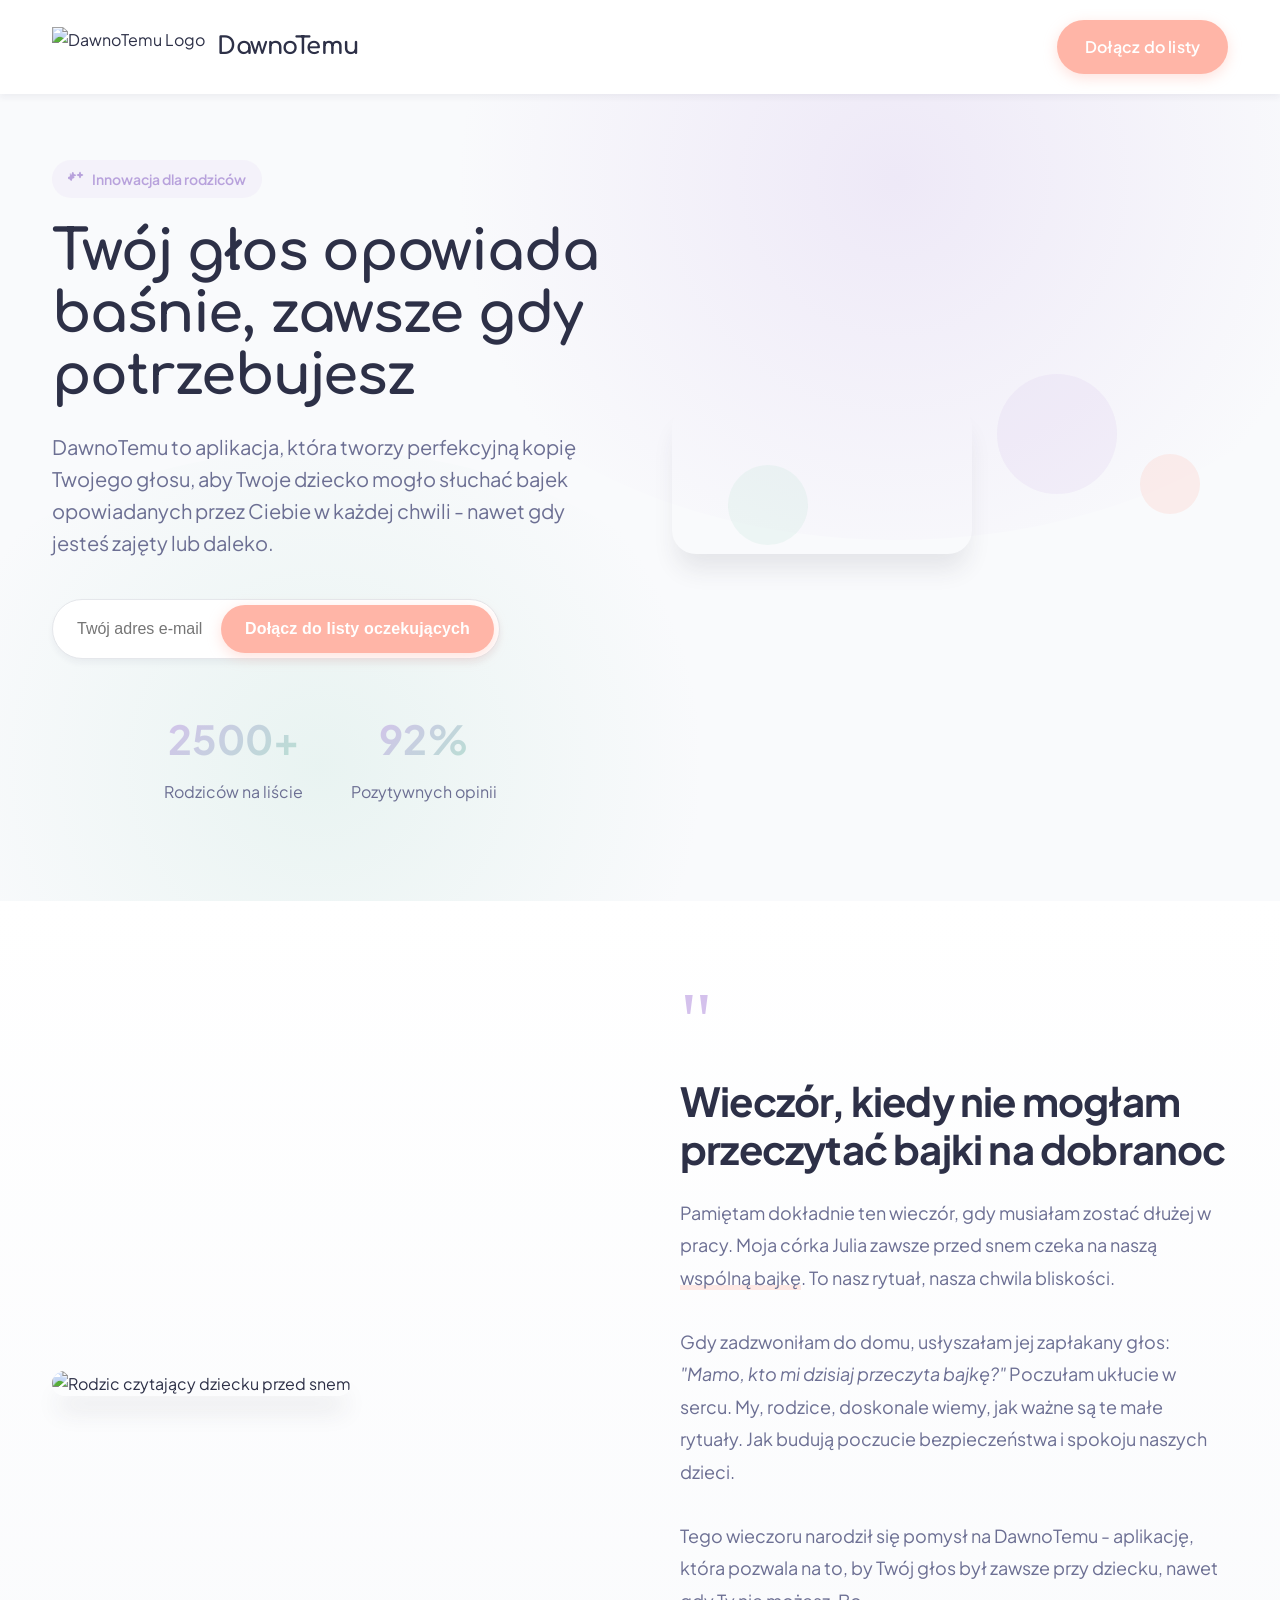
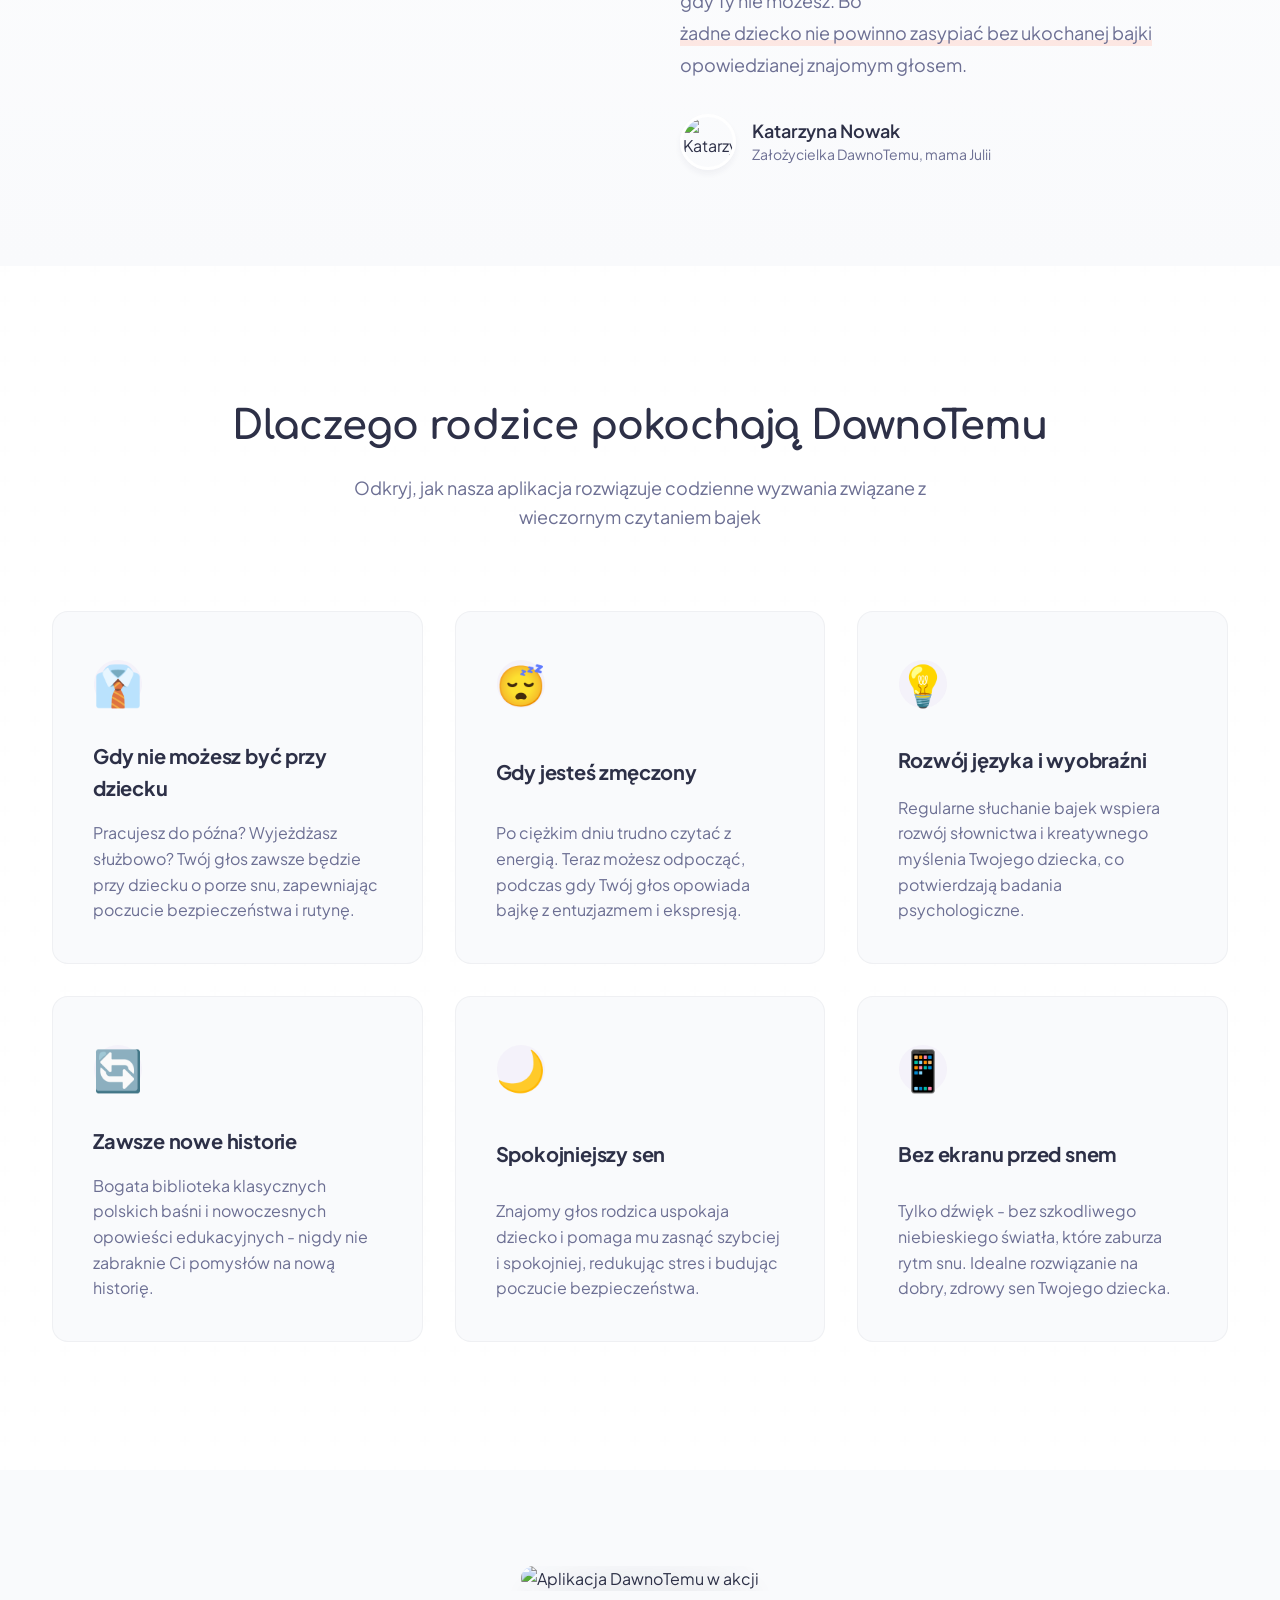
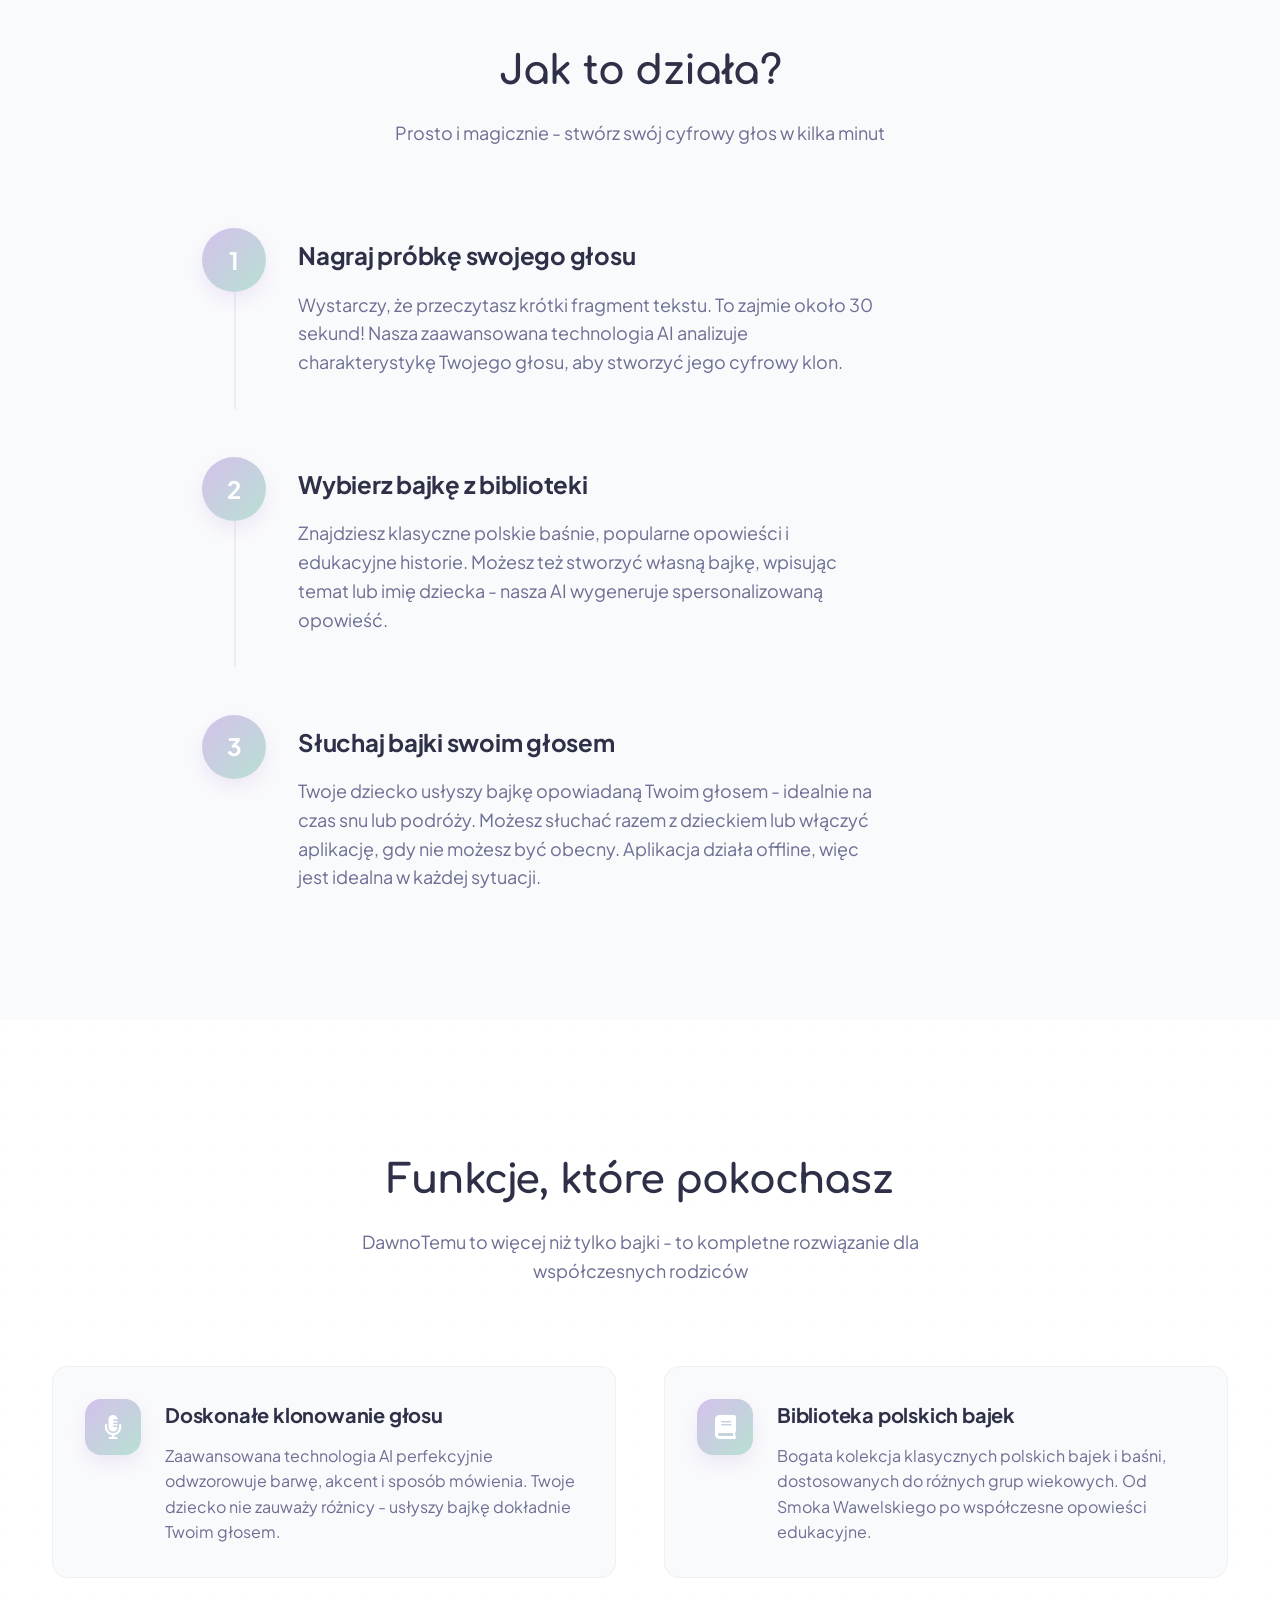
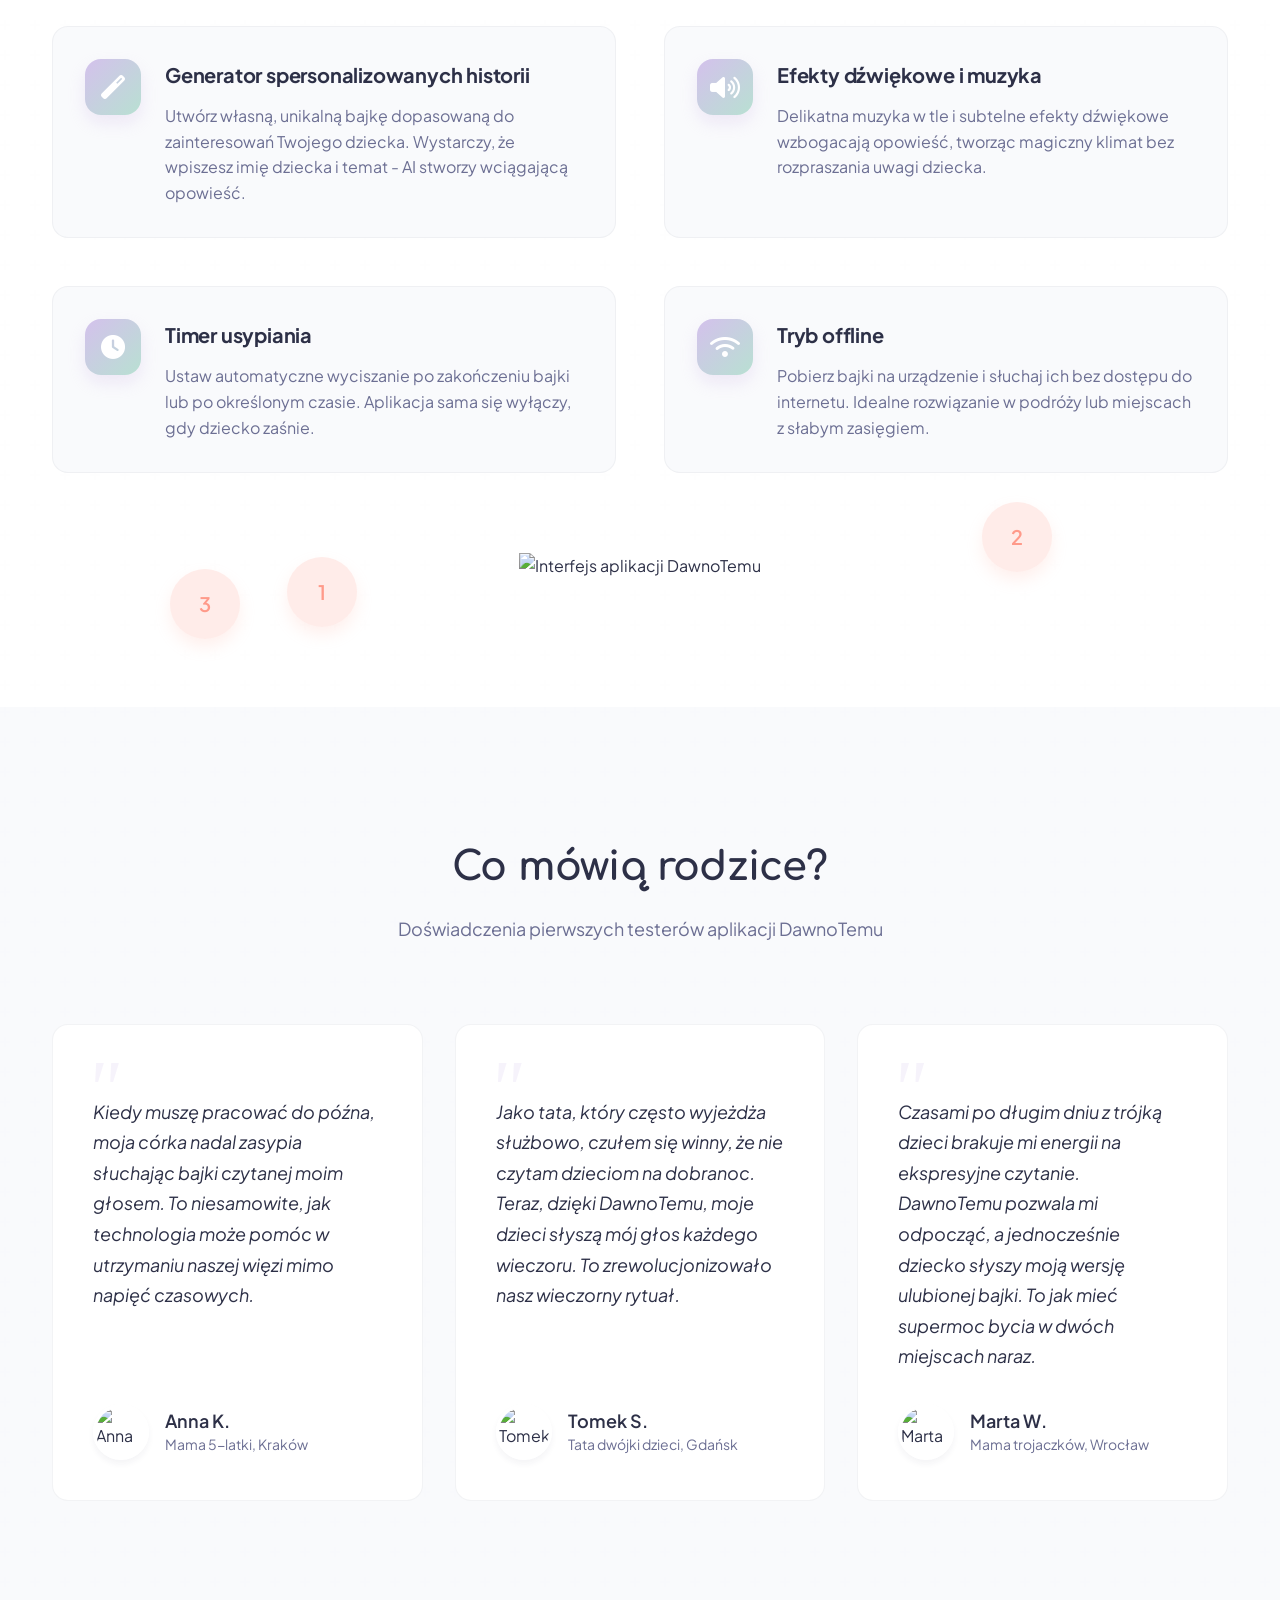
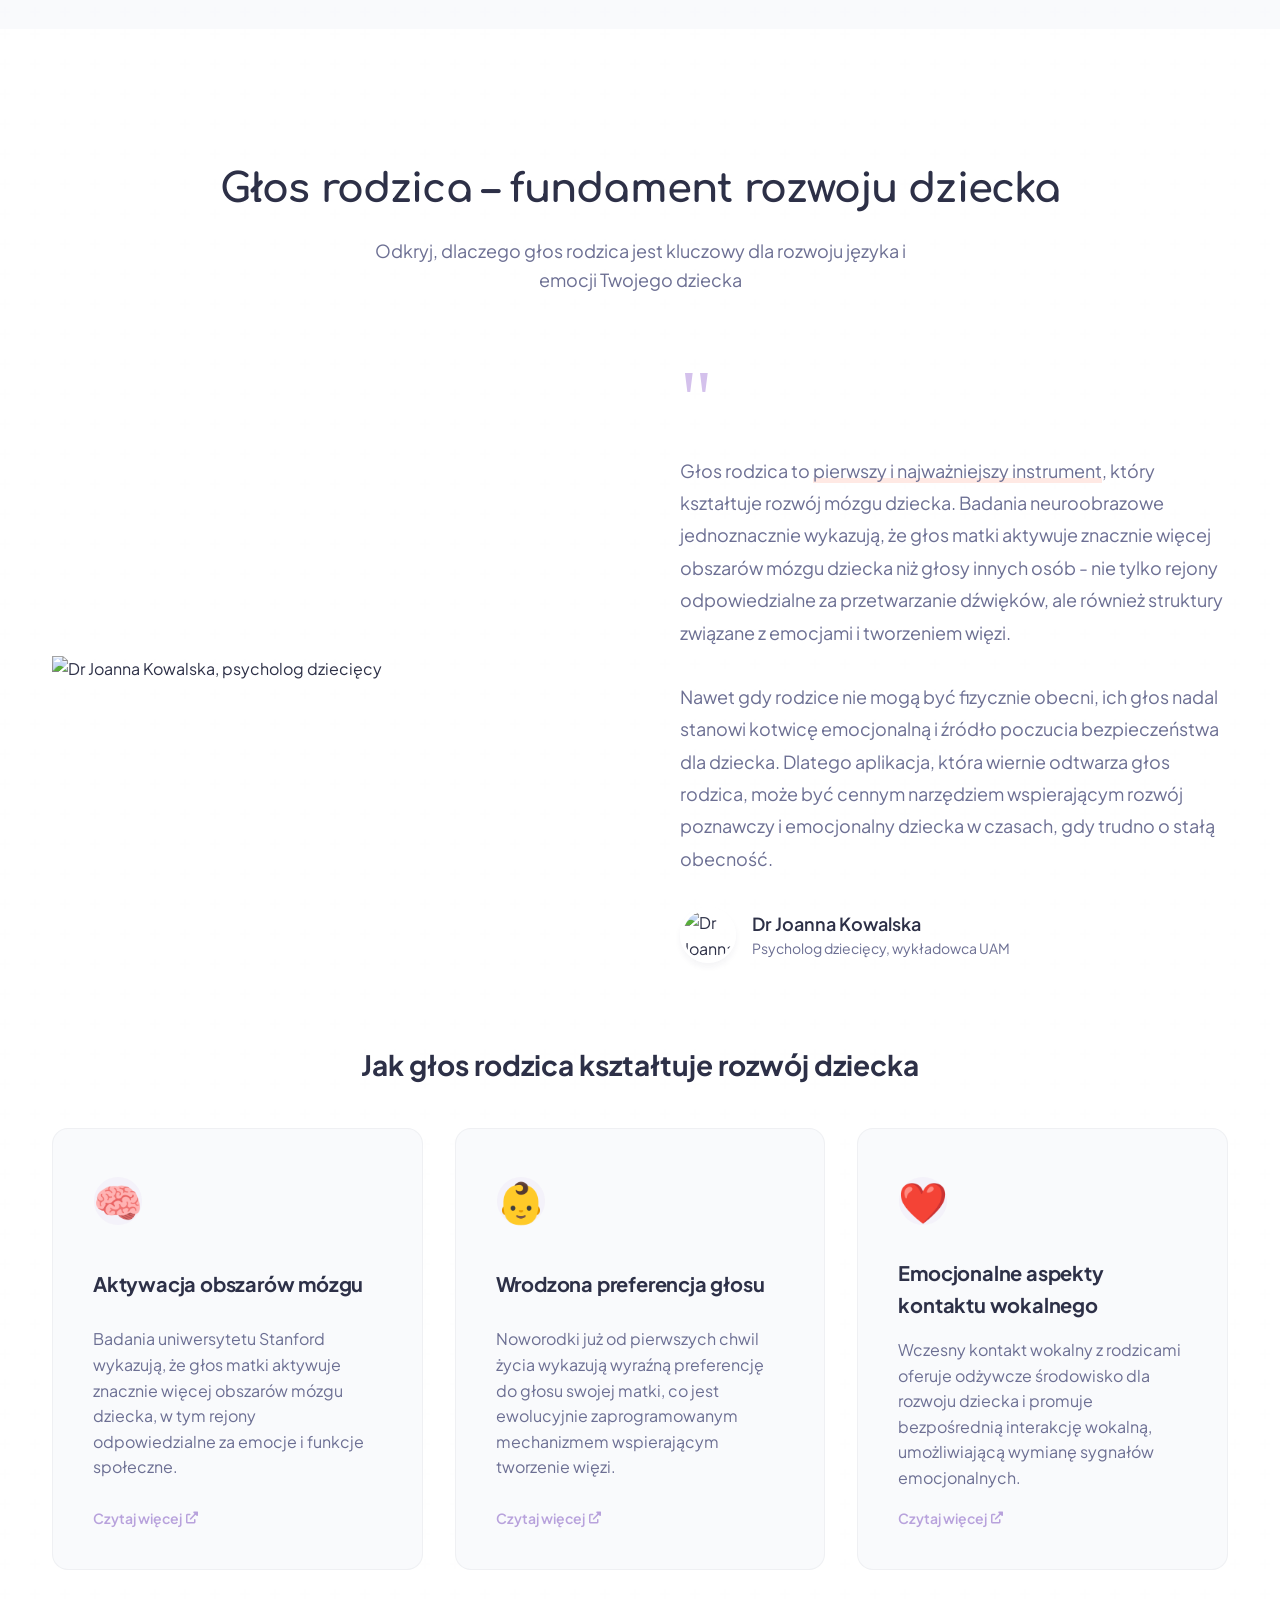
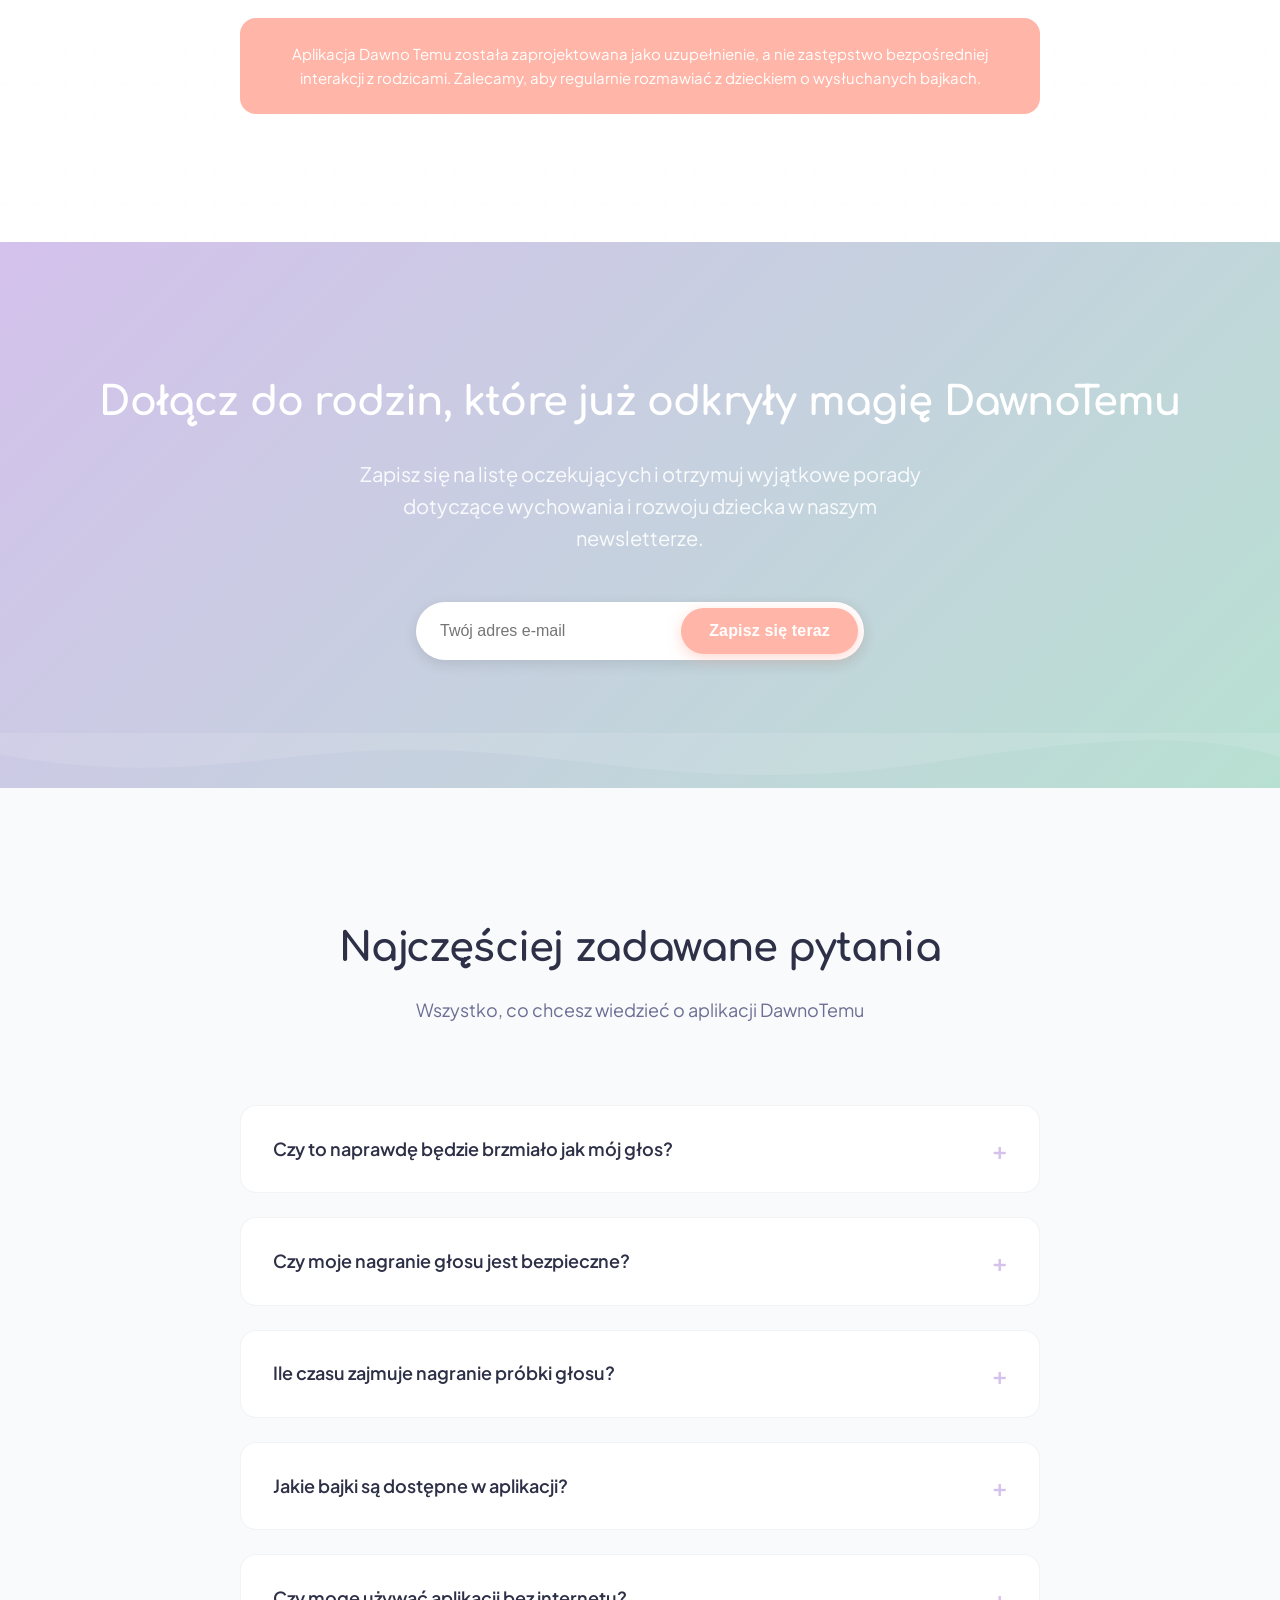
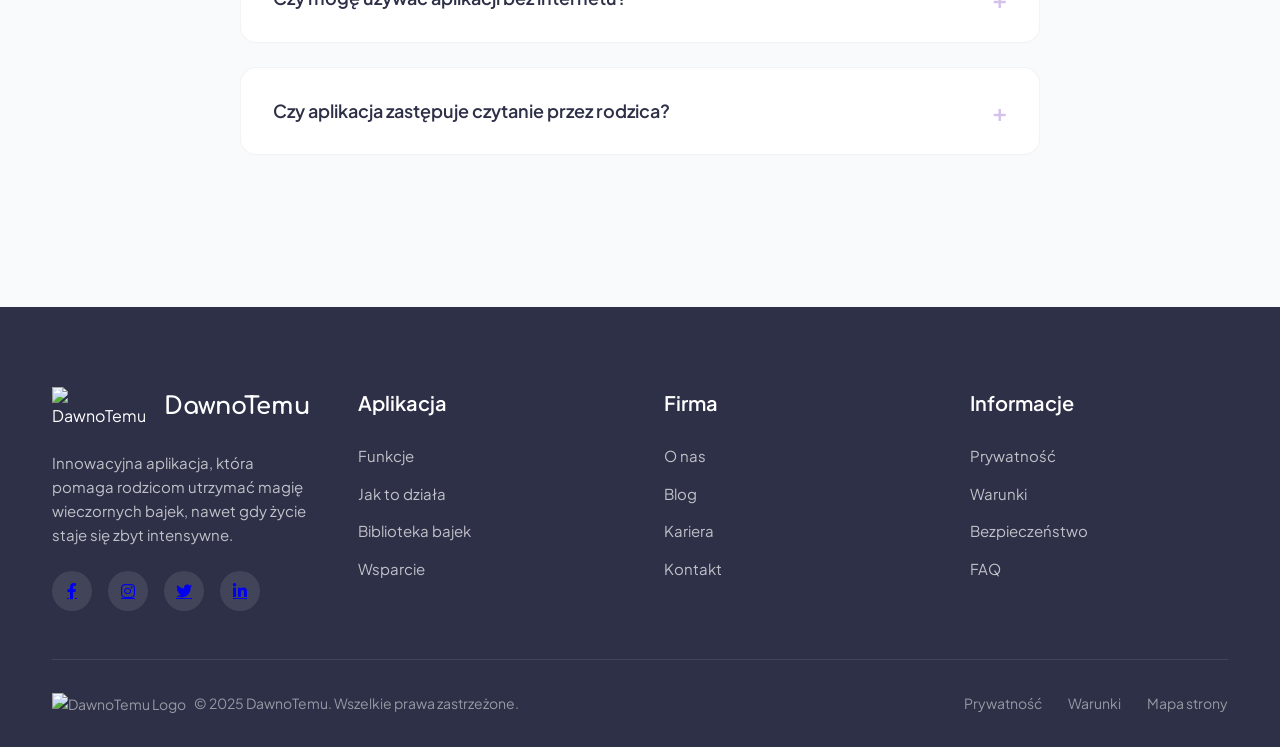
==== commit 8db681ee: "mobile improvements + dawn css framework imlementation" ====
--- a/static/index.html
+++ b/static/index.html
@@ -19,7 +19,6 @@
     <link rel="shortcut icon" href="/icons/favicon.ico" />
     <link rel="apple-touch-icon" href="/icons/apple-touch-icon.png">
     <link rel="mask-icon" href="/icons/favicon.svg" color="#D4C1EC">
-
 
     <!-- PWA/Safari Meta Tags -->
     <meta name="mobile-web-app-capable" content="yes">
@@ -1345,9 +1344,9 @@
         margin-top: 3rem;
         text-align: center;
         padding: 1.5rem;
-        background-color: rgba(212, 193, 236, 0.1);
+        background-color: var(--peach);
         border-radius: var(--radius-md);
-        color: var(--text-medium);
+        color: white;
         font-size: 0.9375rem;
         max-width: 800px;
         margin-left: auto;
@@ -1374,6 +1373,266 @@
             margin-bottom: 2rem;
         }
     }
+
+    /* Mobile-First Improvements for DawnoTemu Landing Page */
+
+/* ===== 1. Fix Form Button Layout ===== */
+/* Change the button position from absolute to static on mobile */
+@media (max-width: 480px) {
+    .waitlist-form,
+    .final-cta-form {
+        display: flex;
+        flex-direction: column;
+        gap: 0.75rem;
+    }
+    
+    .waitlist-form button,
+    .final-cta-form button {
+        position: static;
+        width: 100%;
+        margin-top: 0.5rem;
+        padding: 0.875rem;
+    }
+    
+    .waitlist-form input,
+    .final-cta-form input {
+        width: 100%;
+        padding: 1rem;
+    }
+}
+
+/* ===== 2. Improve Content Spacing ===== */
+@media (max-width: 768px) {
+    /* General spacing adjustments */
+    .container {
+        padding: 0 1.25rem;
+    }
+    
+    /* Section padding adjustments */
+    .hero,
+    .about-section,
+    .benefits,
+    .features,
+    .how-it-works,
+    .testimonials,
+    .research,
+    .faq,
+    .final-cta {
+        padding: 4rem 0;
+    }
+    
+    /* Hero section spacing */
+    .hero {
+        padding-top: 7rem; /* Account for fixed header */
+    }
+    
+    /* Adjust vertical spacing between sections */
+    .section-title {
+        margin-bottom: 2.5rem;
+    }
+}
+
+/* ===== 3. Fix Grid Layouts ===== */
+/* Force single column on small screens */
+@media (max-width: 768px) {
+    .features-grid,
+    .testimonial-grid,
+    .benefits-grid {
+        grid-template-columns: 1fr;
+        gap: 1.5rem;
+    }
+    
+    /* Adjust card padding */
+    .benefit-card,
+    .feature-card,
+    .testimonial-card {
+        padding: 1.5rem;
+    }
+}
+
+/* ===== 4. Add Mobile Navigation ===== */
+/* Add responsive mobile menu */
+.mobile-menu-toggle {
+    display: none;
+    flex-direction: column;
+    justify-content: space-between;
+    width: 30px;
+    height: 21px;
+    cursor: pointer;
+}
+
+.mobile-menu-toggle span {
+    width: 100%;
+    height: 3px;
+    background-color: var(--text-dark);
+    border-radius: 3px;
+    transition: var(--transition);
+}
+
+.mobile-nav {
+    display: none;
+    position: fixed;
+    top: 71px; /* Height of the header */
+    left: 0;
+    width: 100%;
+    height: calc(100vh - 71px);
+    background-color: var(--bg-white);
+    z-index: 99;
+    padding: 2rem;
+    flex-direction: column;
+    transform: translateX(100%);
+    transition: transform 0.3s ease-in-out;
+}
+
+.mobile-nav.active {
+    transform: translateX(0);
+}
+
+.mobile-nav-links {
+    display: flex;
+    flex-direction: column;
+    gap: 1.5rem;
+    margin-bottom: 2rem;
+}
+
+.mobile-nav-links a {
+    color: var(--text-dark);
+    font-size: 1.25rem;
+    text-decoration: none;
+    font-weight: 600;
+}
+
+@media (max-width: 768px) {
+    .mobile-menu-toggle {
+        display: flex;
+    }
+    
+    .header-content .cta-button {
+        display: none;
+    }
+    
+    .mobile-nav {
+        display: flex;
+    }
+}
+
+/* ===== 5. Improve Touch Targets ===== */
+@media (max-width: 768px) {
+    /* Increase tap area for interactive elements */
+    .faq-question {
+        padding: 1.25rem 1.5rem;
+        min-height: 60px; /* Minimum touch target height */
+    }
+    
+    /* Increase spacing between footer links */
+    .footer-links li {
+        margin-bottom: 1rem;
+        padding: 0.5rem 0;
+    }
+    
+    /* Make social icons larger */
+    .social-icon {
+        width: 3rem;
+        height: 3rem;
+    }
+}
+
+/* ===== 6. Improve Text Scaling ===== */
+@media (max-width: 768px) {
+    /* Adjust font sizes for readability */
+    .hero h2 {
+        font-size: 2.25rem;
+        line-height: 1.2;
+    }
+    
+    .section-title h3 {
+        font-size: 1.75rem;
+    }
+    
+    .narrative-heading {
+        font-size: 1.75rem;
+    }
+    
+    body {
+        font-size: 16px; /* Base font size for mobile */
+    }
+    
+    .hero p, 
+    .narrative-text,
+    .benefit-card p,
+    .feature-content p {
+        font-size: 1rem;
+        line-height: 1.6;
+    }
+}
+
+/* ===== 7. Image Handling ===== */
+@media (max-width: 768px) {
+    /* Keep images within bounds */
+    .hero-image, 
+    .narrative-image, 
+    .research-image {
+        max-width: 100%;
+        margin: 0 auto;
+    }
+    
+    /* Adjust image containers */
+    .app-mockup-container {
+        width: 100%;
+        max-width: 350px;
+        margin: 0 auto;
+    }
+    
+    /* Handle feature app preview highlights */
+    .feature-highlight {
+        width: 50px;
+        height: 50px;
+        font-size: 1rem;
+    }
+}
+
+/* ===== 8. Fix Bottom Footer Layout ===== */
+@media (max-width: 768px) {
+    .bottom-footer {
+        flex-direction: column;
+        text-align: center;
+        gap: 1rem;
+    }
+    
+    .bottom-links {
+        display: flex;
+        flex-wrap: wrap;
+        justify-content: center;
+        gap: 1rem;
+    }
+    
+    .bottom-links a {
+        margin-left: 0;
+    }
+}
+
+/* ===== 9. Better Responsive Stats ===== */
+@media (max-width: 480px) {
+    .stats {
+        flex-direction: column;
+        gap: 1.5rem;
+    }
+}
+
+/* ===== 10. Fix Very Small Screens (320px) ===== */
+@media (max-width: 320px) {
+    .hero h2 {
+    font-size: 1.75rem;
+    }
+    
+    .logo h1 {
+        font-size: 1.25rem;
+    }
+    
+    .container {
+        padding: 0 1rem;
+    }
+}
 
     </style>
     <link href="https://fonts.googleapis.com/css2?family=Comfortaa:wght@400;700&family=Plus+Jakarta+Sans:wght@400;500;600;700&display=swap" rel="stylesheet">
@@ -1384,7 +1643,7 @@
         <div class="container">
             <div class="header-content">
                 <div class="logo">
-                    <img src="/logo.png" alt="DawnoTemu Logo">
+                    <img src="/logo.png" alt="DawnoTemu Logo" loading="lazy" loading="lazy">
                     <h1 class="logo-font">DawnoTemu</h1>
                 </div>
                 <a href="#waitlist" class="cta-button">Dołącz do listy</a>
@@ -1392,7 +1651,7 @@
         </div>
     </header>
     
-    <section class="hero">
+    <section id="hero" class="hero">
         <div class="hero-gradient"></div>
         <div class="hero-gradient-2"></div>
         <div class="container">
@@ -1441,11 +1700,11 @@
     </section>
     
     <!-- New About/Narrative Section -->
-    <section class="about-section">
+    <section id="about-section" class="about-section">
         <div class="container">
             <div class="narrative-container">
                 <div class="narrative-image">
-                    <img src="/images/img1.jpg" alt="Rodzic czytający dziecku przed snem">
+                    <img src="/images/img1.jpg" alt="Rodzic czytający dziecku przed snem" loading="lazy">
                 </div>
                 
                 <div class="narrative-content">
@@ -1462,7 +1721,7 @@
                     </p>
                     
                     <div class="narrative-author">
-                        <img src="/images/avatar1.jpg" alt="Katarzyna N.">
+                        <img src="/images/avatar1.jpg" alt="Katarzyna N." loading="lazy">
                         <div class="narrative-author-info">
                             <strong>Katarzyna Nowak</strong>
                             <span>Założycielka DawnoTemu, mama Julii</span>
@@ -1473,7 +1732,7 @@
         </div>
     </section>
     
-    <section class="benefits">
+    <section id="benefits" class="benefits">
         <div class="subtle-pattern"></div>
         <div class="container">
             <div class="section-title">
@@ -1521,15 +1780,15 @@
         </div>
     </section>
     
-    <section class="app-preview">
+    <section id="app-preview" class="app-preview">
         <div class="container">
             <div class="app-mockup-container">
-                <img src="/images/img3.jpg" alt="Aplikacja DawnoTemu w akcji" class="app-mockup">
+                <img src="/images/img3.jpg" alt="Aplikacja DawnoTemu w akcji" class="app-mockup" loading="lazy">
             </div>
         </div>
     </section>
     
-    <section class="how-it-works">
+    <section id="how-it-works" class="how-it-works">
         <div class="narrow-container">
             <div class="section-title">
                 <h3 class="logo-font">Jak to działa?</h3>
@@ -1567,7 +1826,7 @@
     </section>
     
     <!-- New Features Section -->
-    <section class="features">
+    <section id="features" class="features">
         <div class="subtle-pattern"></div>
         <div class="container">
             <div class="section-title">
@@ -1638,7 +1897,7 @@
             </div>
             
             <div class="feature-app-preview">
-                <img src="/images/img4.png" alt="Interfejs aplikacji DawnoTemu">
+                <img src="/images/img4.png" alt="Interfejs aplikacji DawnoTemu" loading="lazy">
                 <div class="feature-highlight highlight-1">1</div>
                 <div class="feature-highlight highlight-2">2</div>
                 <div class="feature-highlight highlight-3">3</div>
@@ -1646,7 +1905,7 @@
         </div>
     </section>
     
-    <section class="testimonials">
+    <section id="testimonials"  class="testimonials">
         <div class="subtle-pattern"></div>
         <div class="container">
             <div class="section-title">
@@ -1660,7 +1919,7 @@
                         Kiedy muszę pracować do późna, moja córka nadal zasypia słuchając bajki czytanej moim głosem. To niesamowite, jak technologia może pomóc w utrzymaniu naszej więzi mimo napięć czasowych.
                     </div>
                     <div class="testimonial-author">
-                        <img src="/images/avatar2.jpg" alt="Anna K.">
+                        <img src="/images/avatar2.jpg" alt="Anna K." loading="lazy">
                         <div class="testimonial-author-info">
                             <strong>Anna K.</strong>
                             <span>Mama 5-latki, Kraków</span>
@@ -1673,7 +1932,7 @@
                         Jako tata, który często wyjeżdża służbowo, czułem się winny, że nie czytam dzieciom na dobranoc. Teraz, dzięki DawnoTemu, moje dzieci słyszą mój głos każdego wieczoru. To zrewolucjonizowało nasz wieczorny rytuał.
                     </div>
                     <div class="testimonial-author">
-                        <img src="/images/avatar3.jpg" alt="Tomek S.">
+                        <img src="/images/avatar3.jpg" alt="Tomek S." loading="lazy">
                         <div class="testimonial-author-info">
                             <strong>Tomek S.</strong>
                             <span>Tata dwójki dzieci, Gdańsk</span>
@@ -1686,7 +1945,7 @@
                         Czasami po długim dniu z trójką dzieci brakuje mi energii na ekspresyjne czytanie. DawnoTemu pozwala mi odpocząć, a jednocześnie dziecko słyszy moją wersję ulubionej bajki. To jak mieć supermoc bycia w dwóch miejscach naraz.
                     </div>
                     <div class="testimonial-author">
-                        <img src="/images/avatar4.jpg" alt="Marta W.">
+                        <img src="/images/avatar4.jpg" alt="Marta W." loading="lazy">
                         <div class="testimonial-author-info">
                             <strong>Marta W.</strong>
                             <span>Mama trojaczków, Wrocław</span>
@@ -1698,7 +1957,7 @@
     </section>
 
 
-    <section class="research">
+    <section id="research" class="research">
         <div class="subtle-pattern"></div>
         <div class="container">
             <div class="section-title">
@@ -1708,7 +1967,7 @@
             
             <div class="narrative-container">
                 <div class="research-image">
-                    <img src="/images/img5.png" alt="Dr Joanna Kowalska, psycholog dziecięcy">
+                    <img src="/images/img5.png" alt="Dr Joanna Kowalska, psycholog dziecięcy" loading="lazy">
                 </div>
                 
                 <div class="narrative-content">
@@ -1721,7 +1980,7 @@
                     </p>
                     
                     <div class="narrative-author">
-                        <img src="/images/avatar5.jpg" alt="Dr Joanna Kowalska">
+                        <img src="/images/avatar5.jpg" alt="Dr Joanna Kowalska" loading="lazy">
                         <div class="narrative-author-info">
                             <strong>Dr Joanna Kowalska</strong>
                             <span>Psycholog dziecięcy, wykładowca UAM</span>
@@ -1763,7 +2022,7 @@
         </div>
     </section>
 
-    <section class="final-cta">
+    <section id="final-cta" class="final-cta">
         <div class="wave-pattern"></div>
         <div class="container">
             <div class="final-cta-content">
@@ -1778,7 +2037,7 @@
         </div>
     </section>
     
-    <section class="faq">
+    <section id="faq" class="faq">
         <div class="container">
             <div class="section-title">
                 <h3 class="logo-font">Najczęściej zadawane pytania</h3>
@@ -1836,7 +2095,7 @@
             <div class="footer-content">
                 <div class="footer-logo-column">
                     <div class="footer-logo">
-                        <img src="/logo.png" alt="DawnoTemu Logo">
+                        <img src="/logo.png" alt="DawnoTemu Logo" loading="lazy">
                         <h3 class="logo-font">DawnoTemu</h3>
                     </div>
                     <p class="footer-description">
@@ -1891,7 +2150,7 @@
             
             <div class="bottom-footer">
                 <div class="copyright">
-                    <img src="/logo.png" alt="DawnoTemu Logo">
+                    <img src="/logo.png" alt="DawnoTemu Logo" loading="lazy">
                     © 2025 DawnoTemu. Wszelkie prawa zastrzeżone.
                 </div>
                 <div class="bottom-links">
@@ -1980,6 +2239,129 @@
             }
         `;
         document.head.appendChild(style);
+
+        // Mobile Navigation Implementation
+
+document.addEventListener('DOMContentLoaded', function() {
+    // 1. Insert mobile menu toggle and container into the DOM
+    const headerContent = document.querySelector('.header-content');
+    
+    // Create mobile menu toggle button
+    const mobileMenuToggle = document.createElement('div');
+    mobileMenuToggle.className = 'mobile-menu-toggle';
+    mobileMenuToggle.innerHTML = `
+        <span></span>
+        <span></span>
+        <span></span>
+    `;
+    
+    // Add toggle button to header
+    headerContent.appendChild(mobileMenuToggle);
+    
+    // Create mobile navigation
+    const mobileNav = document.createElement('div');
+    mobileNav.className = 'mobile-nav';
+    mobileNav.innerHTML = `
+        <div class="mobile-nav-links">
+            <a href="#about">O DawnoTemu</a>
+            <a href="#benefits">Korzyści</a>
+            <a href="#how-it-works">Jak to działa</a>
+            <a href="#features">Funkcje</a>
+            <a href="#testimonials">Opinie</a>
+            <a href="#research">Badania</a>
+            <a href="#faq">FAQ</a>
+        </div>
+        <a href="#waitlist" class="cta-button">Dołącz do listy</a>
+    `;
+    
+    // Add mobile nav to document
+    document.body.appendChild(mobileNav);
+    
+    // 2. Toggle mobile menu functionality
+    mobileMenuToggle.addEventListener('click', function() {
+        this.classList.toggle('active');
+        mobileNav.classList.toggle('active');
+        
+        // Toggle body scroll when menu is open
+        if (mobileNav.classList.contains('active')) {
+            document.body.style.overflow = 'hidden';
+        } else {
+            document.body.style.overflow = '';
+        }
+        
+        // Animate hamburger to X
+        const spans = this.querySelectorAll('span');
+        if (this.classList.contains('active')) {
+            spans[0].style.transform = 'rotate(45deg) translate(5px, 6px)';
+            spans[1].style.opacity = '0';
+            spans[2].style.transform = 'rotate(-45deg) translate(5px, -6px)';
+        } else {
+            spans[0].style.transform = '';
+            spans[1].style.opacity = '1';
+            spans[2].style.transform = '';
+        }
+    });
+    
+    // 3. Close mobile menu when clicking a link
+    const mobileNavLinks = mobileNav.querySelectorAll('a');
+    mobileNavLinks.forEach(link => {
+        link.addEventListener('click', function() {
+            mobileNav.classList.remove('active');
+            mobileMenuToggle.classList.remove('active');
+            document.body.style.overflow = '';
+            
+            // Reset hamburger icon
+            const spans = mobileMenuToggle.querySelectorAll('span');
+            spans[0].style.transform = '';
+            spans[1].style.opacity = '1';
+            spans[2].style.transform = '';
+        });
+    });
+    
+    // 4. Handle resize events (close menu if window is resized larger)
+    window.addEventListener('resize', function() {
+        if (window.innerWidth > 768 && mobileNav.classList.contains('active')) {
+            mobileNav.classList.remove('active');
+            mobileMenuToggle.classList.remove('active');
+            document.body.style.overflow = '';
+            
+            // Reset hamburger icon
+            const spans = mobileMenuToggle.querySelectorAll('span');
+            spans[0].style.transform = '';
+            spans[1].style.opacity = '1';
+            spans[2].style.transform = '';
+        }
+    });
+    
+    // 5. Improve FAQ functionality for mobile
+    const faqItems = document.querySelectorAll('.faq-item');
+    faqItems.forEach(item => {
+        const question = item.querySelector('.faq-question');
+        const answer = item.querySelector('.faq-answer');
+        
+        // Set initial height for animation
+        if (item.classList.contains('active')) {
+            answer.style.maxHeight = answer.scrollHeight + 'px';
+        }
+        
+        // Expand answer with better touch response
+        question.addEventListener('click', function() {
+            const isActive = item.classList.contains('active');
+            
+            // Close all items
+            faqItems.forEach(faqItem => {
+                faqItem.classList.remove('active');
+                faqItem.querySelector('.faq-answer').style.maxHeight = null;
+            });
+            
+            // Toggle current item
+            if (!isActive) {
+                item.classList.add('active');
+                answer.style.maxHeight = answer.scrollHeight + 'px';
+            }
+        });
+    });
+});
     </script>
 </body>
-</html>
+</html>
